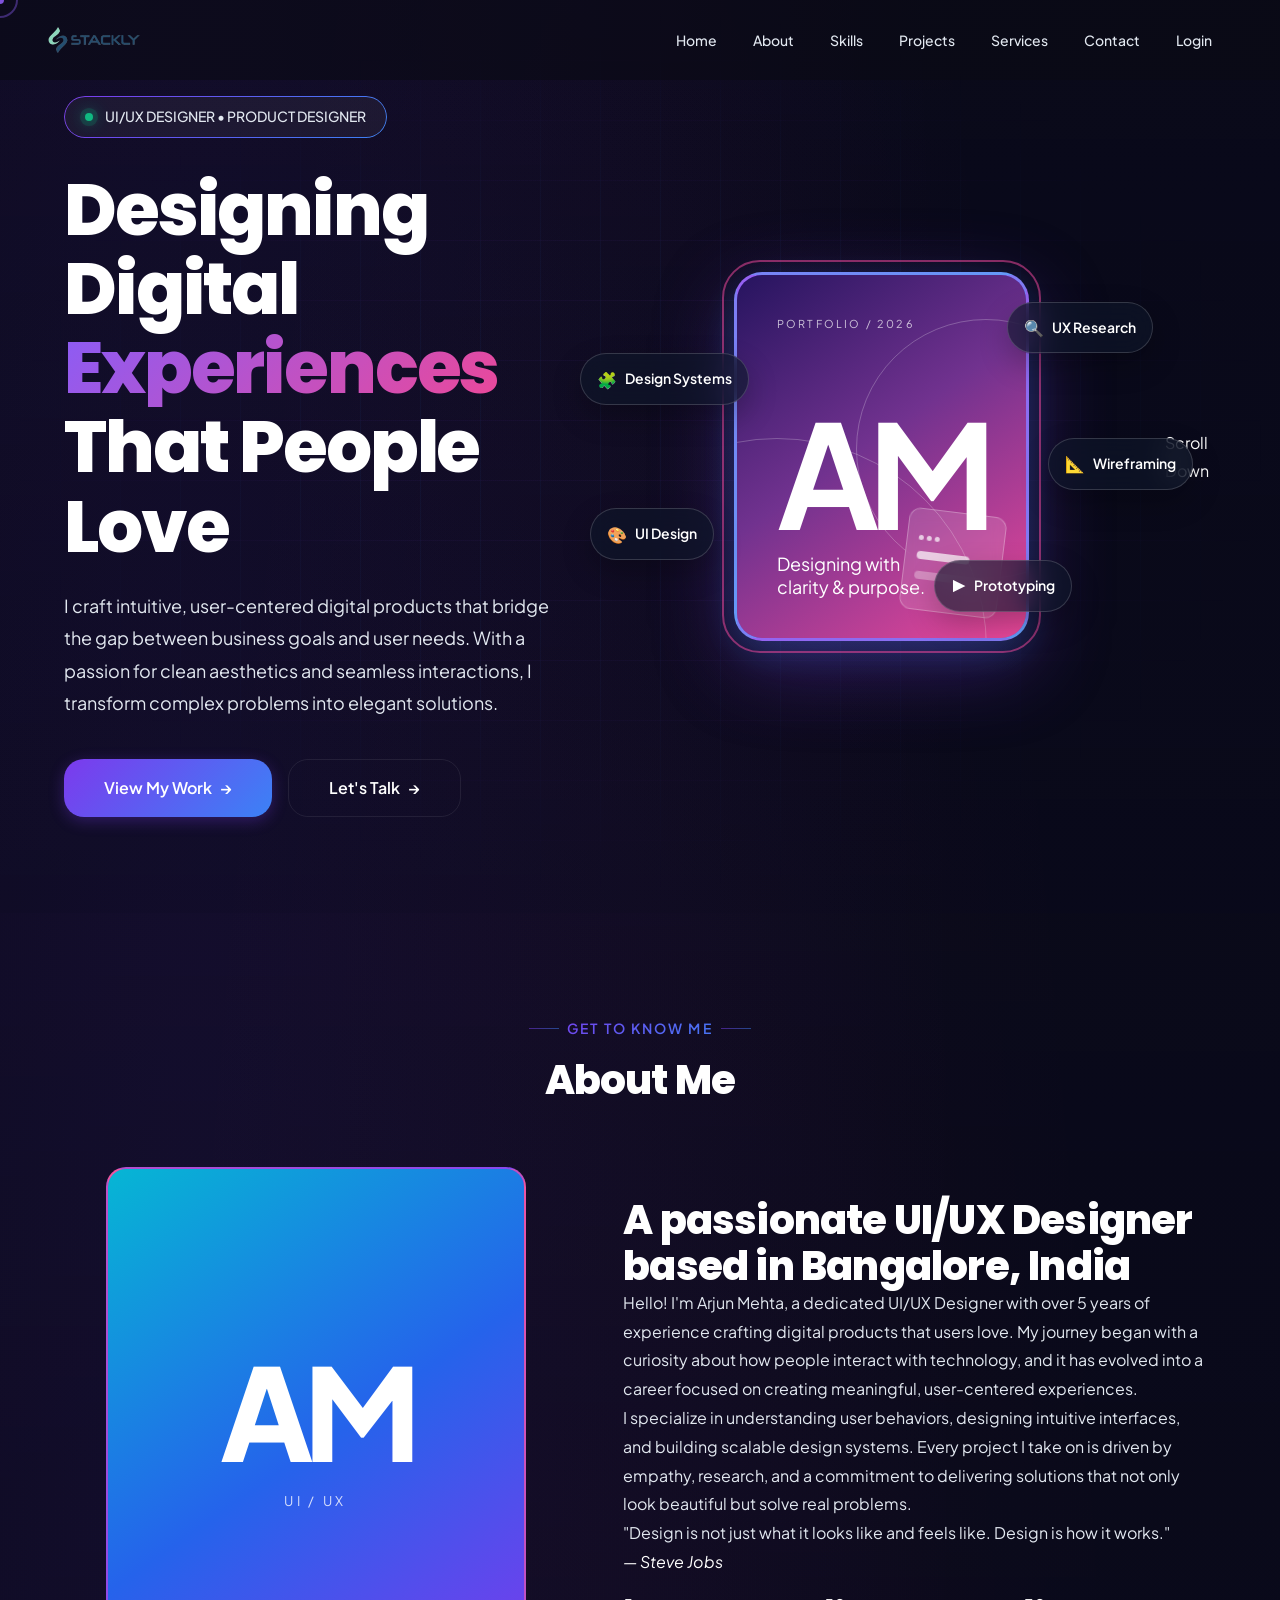
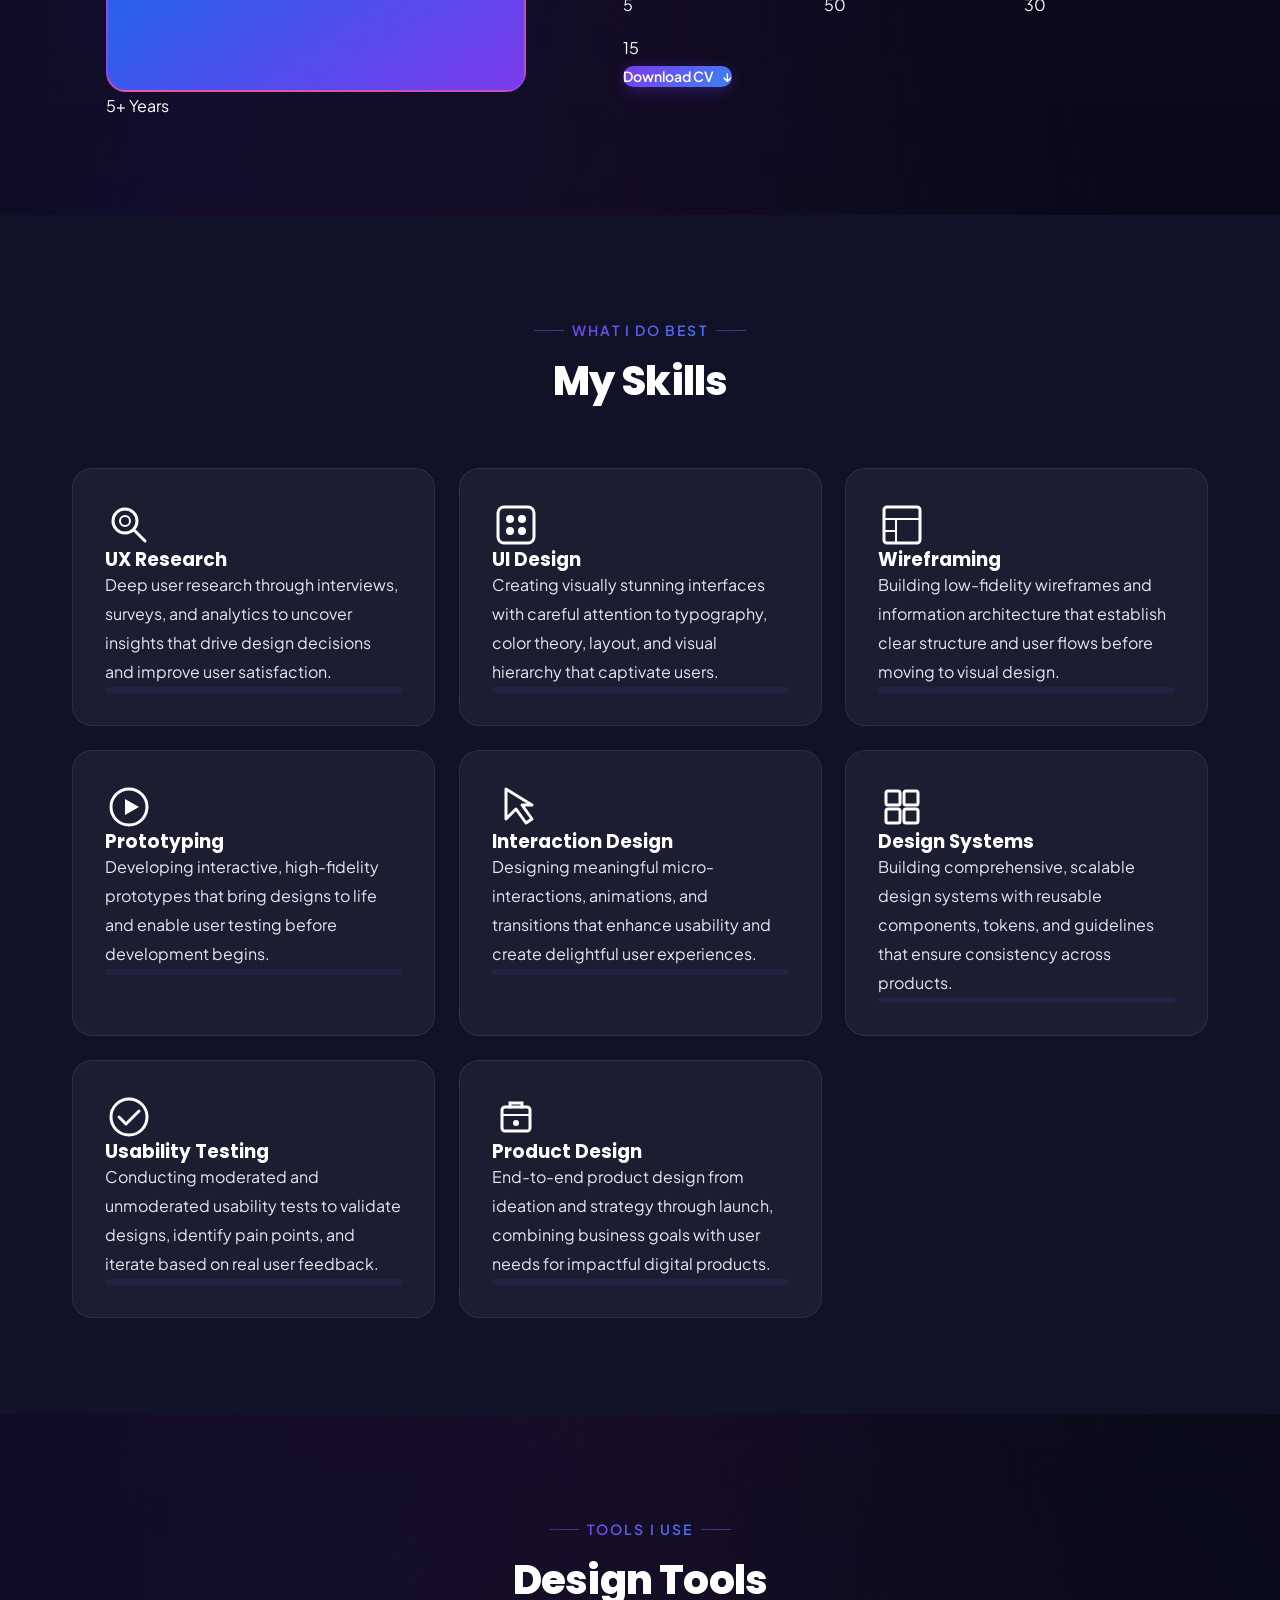
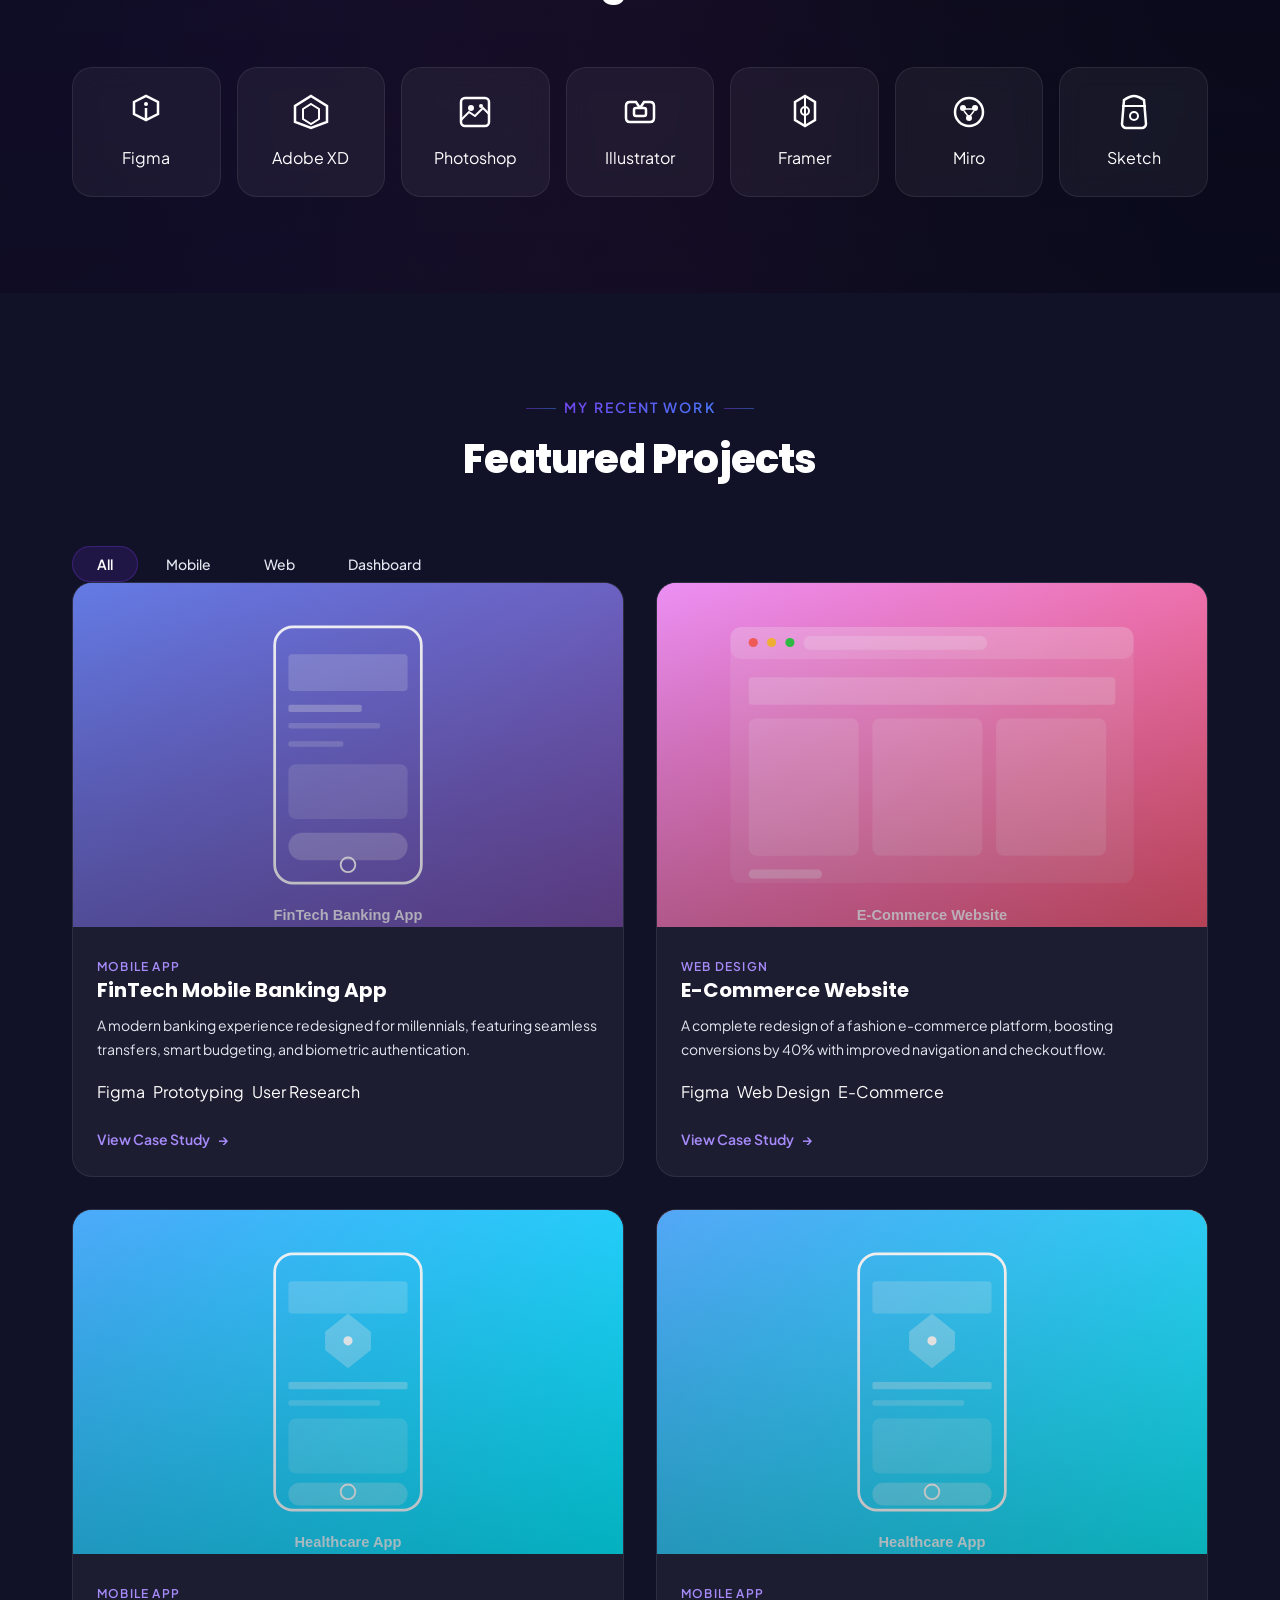
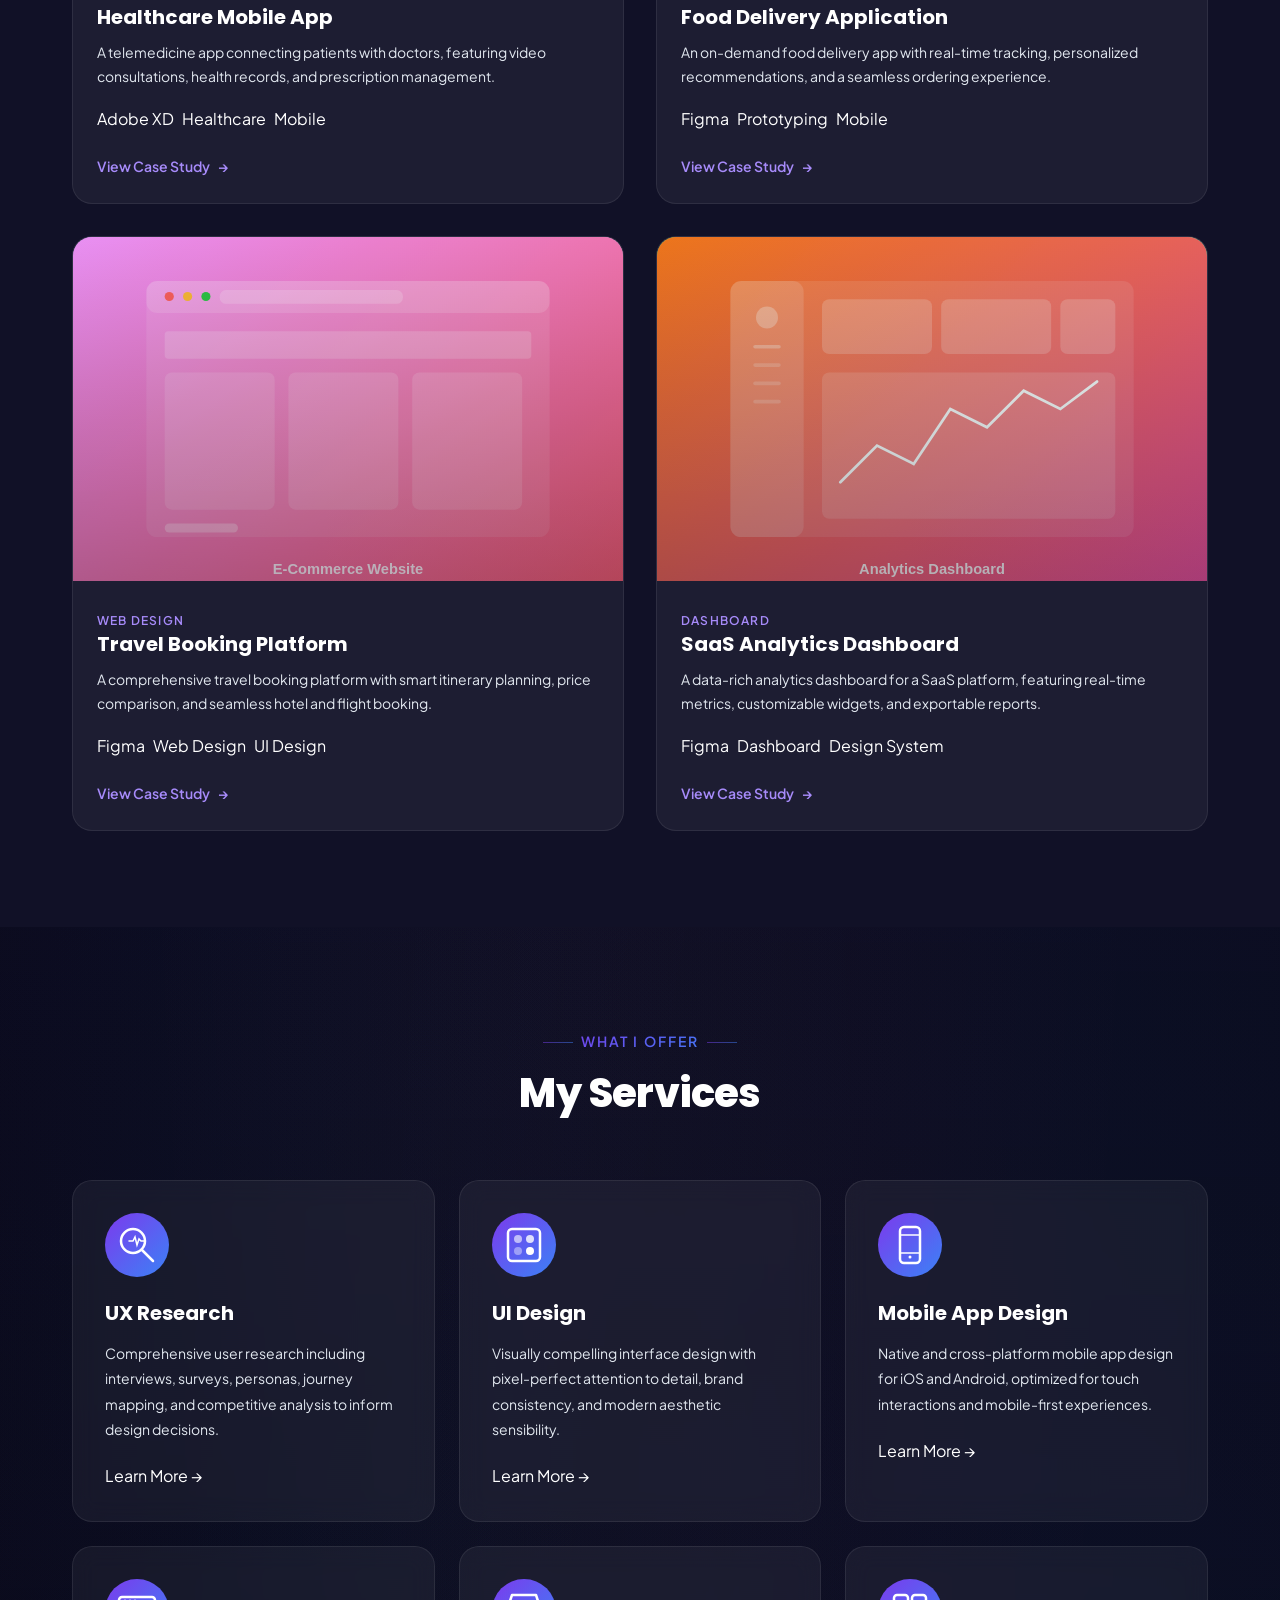
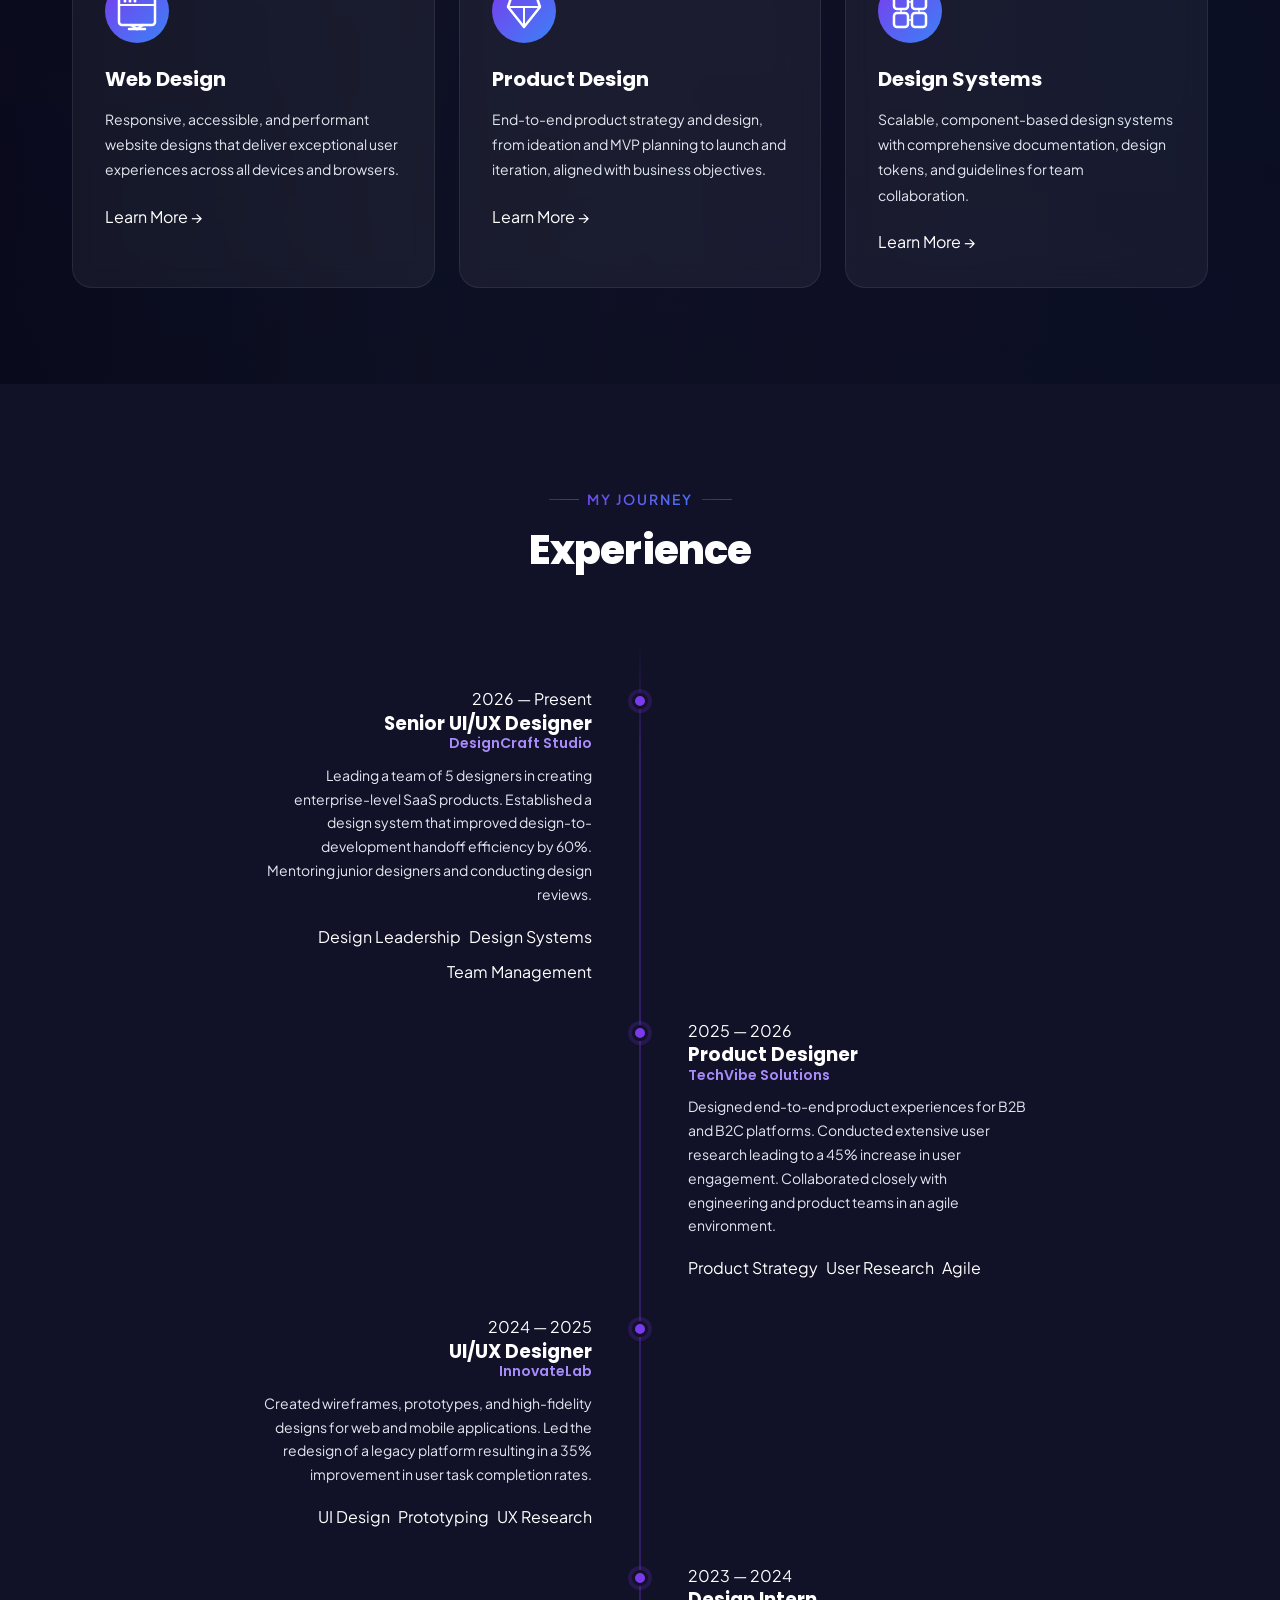
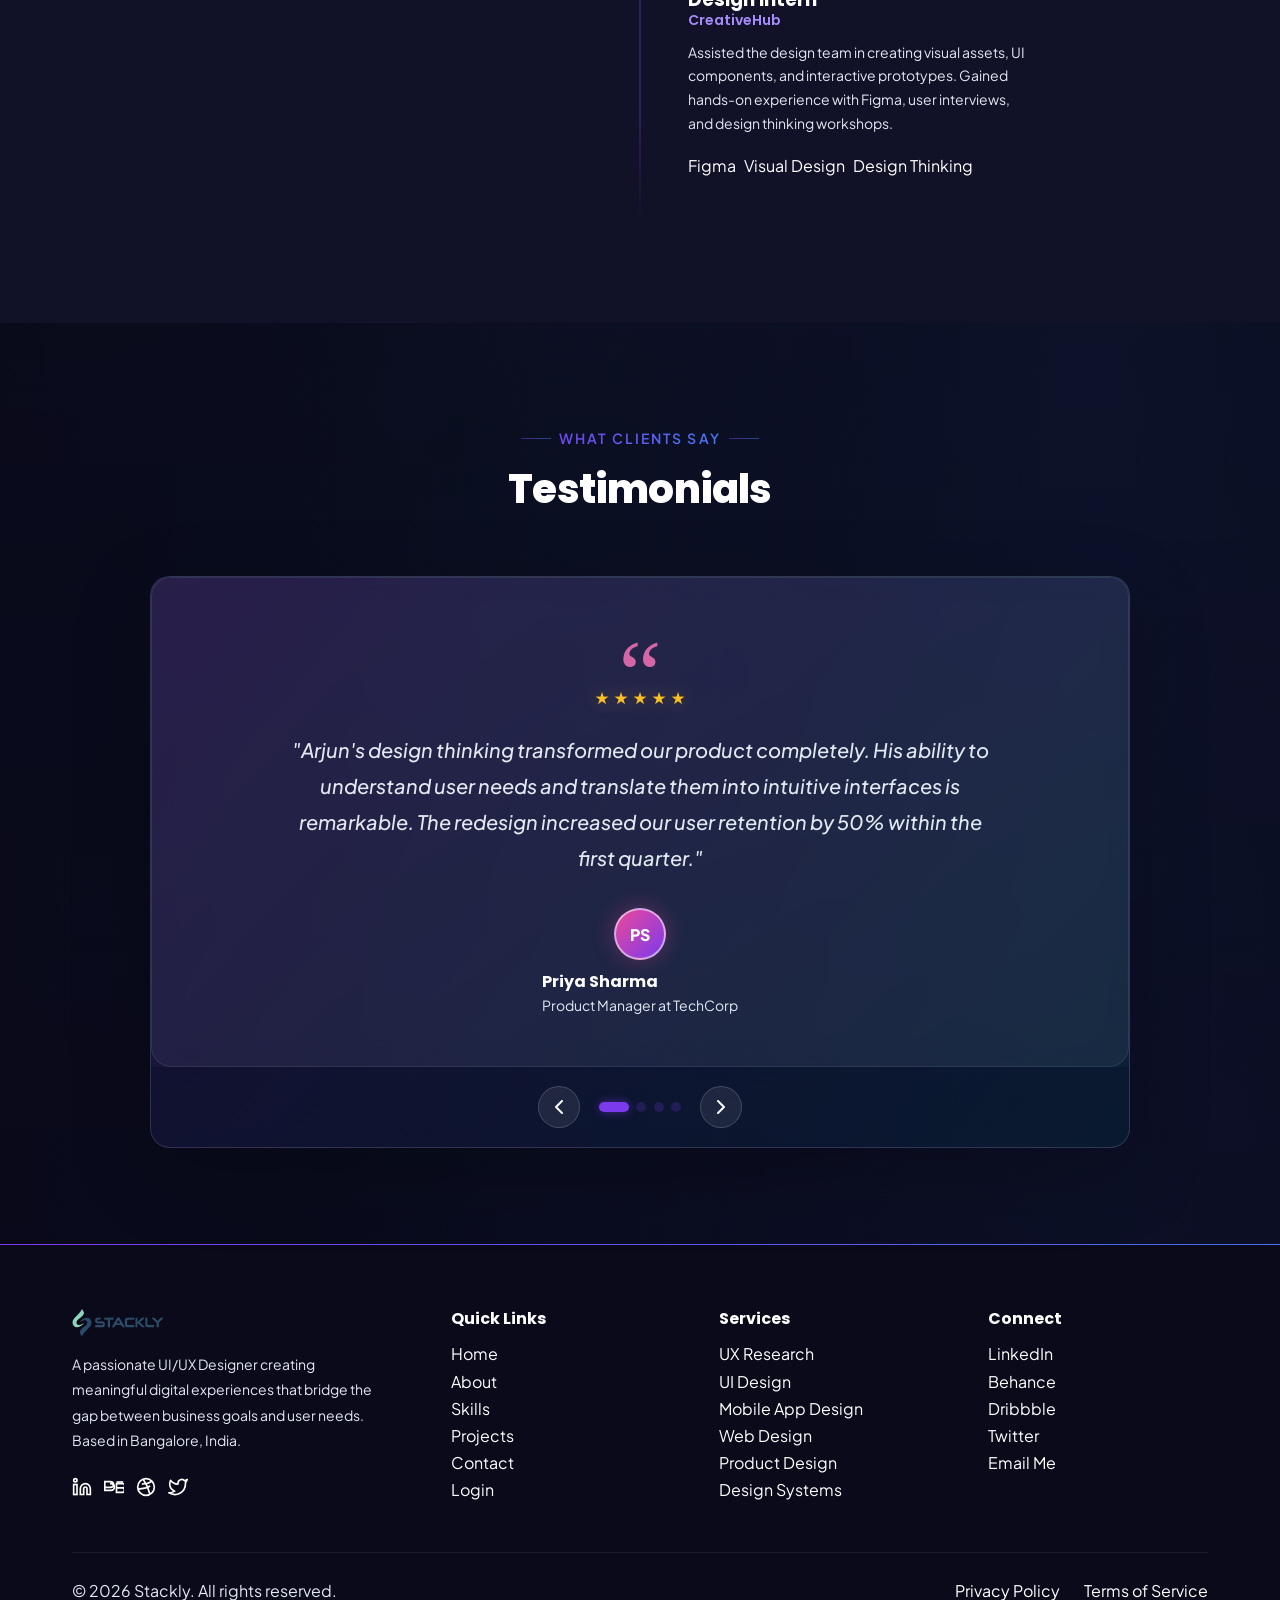
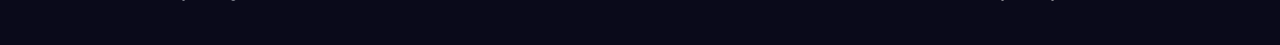
==== index.html @ cc945b43 "first commit" ====
<!DOCTYPE html>
<html lang="en" data-theme="dark">
<head>
    <meta charset="UTF-8">
    <meta name="viewport" content="width=device-width, initial-scale=1.0">
    <title>Arjun Mehta — UI/UX Designer Portfolio</title>
    <meta name="description" content="Professional UI/UX Designer creating meaningful digital experiences">
    <meta name="keywords" content="UI/UX Designer, Product Designer, User Experience, Interface Design, Portfolio">
    <meta name="author" content="Arjun Mehta">
    <meta name="theme-color" content="#0a0a0f">
    <link rel="preconnect" href="https://fonts.googleapis.com">
    <link rel="preconnect" href="https://fonts.gstatic.com" crossorigin>
    <link href="https://fonts.googleapis.com/css2?family=Inter:wght@400;500;600;700&family=Poppins:wght@400;500;600;700;800&family=Plus+Jakarta+Sans:wght@400;500;600;700;800&display=swap" rel="stylesheet">
    <link rel="stylesheet" href="css/style.css">
    <link rel="stylesheet" href="css/responsive.css">
</head>
<body>

    <!-- ============================================= -->
    <!-- LOADING SCREEN                                -->
    <!-- ============================================= -->
    <div class="loading-screen" id="loadingScreen">
        <div class="loader">
            <div class="loader-spinner"></div>
            <div class="loader-text">Loading...</div>
        </div>
    </div>

    <!-- ============================================= -->
    <!-- ANIMATED BACKGROUND                           -->
    <!-- ============================================= -->
    <div class="animated-bg" aria-hidden="true">
        <div class="bg-blob blob-1"></div>
        <div class="bg-blob blob-2"></div>
        <div class="bg-blob blob-3"></div>
        <div class="floating-particles">
            <span class="particle"></span>
            <span class="particle"></span>
            <span class="particle"></span>
            <span class="particle"></span>
            <span class="particle"></span>
            <span class="particle"></span>
            <span class="particle"></span>
            <span class="particle"></span>
            <span class="particle"></span>
            <span class="particle"></span>
            <span class="particle"></span>
            <span class="particle"></span>
        </div>
        <div class="grid-pattern"></div>
    </div>

    <!-- ============================================= -->
    <!-- PAGE TRANSITION OVERLAY                       -->
    <!-- ============================================= -->
    <div class="page-transition" id="pageTransition"></div>

    <!-- ============================================= -->
    <!-- NAVBAR                                        -->
    <!-- ============================================= -->
    <nav class="navbar" id="navbar" aria-label="Main Navigation">
        <div class="container nav-container">
            <a href="index.html" class="nav-logo" aria-label="Arjun Mehta - Home">
                <img src="images/Stackly_logo.png" class="site-logo" alt="Stackly">
            </a>
            <ul class="nav-menu" id="navMenu" role="menubar">
                <li role="none"><a href="index.html" class="nav-link active" role="menuitem">Home</a></li>
                <li role="none"><a href="about.html" class="nav-link" role="menuitem">About</a></li>
                <li role="none"><a href="skills.html" class="nav-link" role="menuitem">Skills</a></li>
                <li role="none"><a href="projects.html" class="nav-link" role="menuitem">Projects</a></li>
                <li role="none"><a href="services.html" class="nav-link" role="menuitem">Services</a></li>
                <li role="none"><a href="contact.html" class="nav-link" role="menuitem">Contact</a></li>
                <li role="none"><a href="login.html" class="nav-link" role="menuitem">Login</a></li>
                <li role="none"><a href="#" class="btn btn-primary nav-btn" role="menuitem" data-action="download-resume">Resume ↓</a></li>
            </ul>
            <button class="nav-toggle" id="navToggle" aria-label="Toggle navigation menu" aria-expanded="false" aria-controls="navMenu">
                <span></span>
                <span></span>
                <span></span>
            </button>
        </div>
    </nav>

    <!-- ============================================= -->
    <!-- MAIN CONTENT                                  -->
    <!-- ============================================= -->
    <main id="mainContent">

        <!-- ========================================= -->
        <!-- HERO SECTION                              -->
        <!-- ========================================= -->
        <section class="hero section" id="home" aria-label="Hero Section">
            <div class="container hero-container">
                <div class="hero-content">
                    <div class="hero-badge" data-animate="fade-up">
                        <span class="pulse-dot"></span>
                        UI/UX DESIGNER • PRODUCT DESIGNER
                    </div>
                    <h1 class="hero-title" data-animate="fade-up" data-delay="100">
                        Designing Digital<br>
                        <span class="gradient-text">Experiences</span><br>
                        That People Love
                    </h1>
                    <p class="hero-description" data-animate="fade-up" data-delay="200">
                        I craft intuitive, user-centered digital products that bridge the gap between
                        business goals and user needs. With a passion for clean aesthetics and seamless
                        interactions, I transform complex problems into elegant solutions.
                    </p>
                    <div class="hero-buttons" data-animate="fade-up" data-delay="300">
                        <a href="#projects" class="btn btn-primary btn-lg">
                            View My Work
                            <span class="btn-arrow">→</span>
                        </a>
                        <a href="#contact" class="btn btn-outline btn-lg">
                            Let's Talk
                            <span class="btn-arrow">→</span>
                        </a>
                    </div>
                </div>
                <div class="hero-visual" data-animate="fade-left" data-delay="200">
                    <div class="hero-image-wrapper">
                        <div class="hero-image" aria-label="Arjun Mehta profile image">
                            <div class="designer-card-art" aria-hidden="true">
                                <span class="art-kicker">PORTFOLIO / 2026</span>
                                <strong>AM</strong>
                                <span class="art-caption">Designing with<br>clarity &amp; purpose.</span>
                                <div class="art-window"><i></i><i></i><i></i><b></b><em></em></div>
                            </div>
                        </div>
                        <div class="hero-image-ring"></div>
                    </div>
                    <div class="hero-floating-card floating-card-1" data-animate="float">
                        <span class="floating-icon">🔍</span>
                        <span class="floating-label">UX Research</span>
                    </div>
                    <div class="hero-floating-card floating-card-2" data-animate="float">
                        <span class="floating-icon">🎨</span>
                        <span class="floating-label">UI Design</span>
                    </div>
                    <div class="hero-floating-card floating-card-3" data-animate="float">
                        <span class="floating-icon">📐</span>
                        <span class="floating-label">Wireframing</span>
                    </div>
                    <div class="hero-floating-card floating-card-4" data-animate="float">
                        <span class="floating-icon">▶️</span>
                        <span class="floating-label">Prototyping</span>
                    </div>
                    <div class="hero-floating-card floating-card-5" data-animate="float">
                        <span class="floating-icon">🧩</span>
                        <span class="floating-label">Design Systems</span>
                    </div>
                </div>
            </div>
            <div class="hero-scroll-indicator" aria-hidden="true">
                <a href="#about" aria-label="Scroll to About section">
                    <div class="scroll-mouse">
                        <div class="scroll-wheel"></div>
                    </div>
                    <span class="scroll-text">Scroll Down</span>
                </a>
            </div>
        </section>

        <!-- ========================================= -->
        <!-- ABOUT SECTION                             -->
        <!-- ========================================= -->
        <section class="about section" id="about" aria-label="About Me">
            <div class="container">
                <div class="section-header" data-animate="fade-up">
                    <span class="section-subtitle">Get To Know Me</span>
                    <h2 class="section-title">About Me</h2>
                </div>
                <div class="about-grid">
                    <div class="about-image-col" data-animate="fade-right">
                        <div class="about-image-container">
                        <div class="about-image" aria-label="Arjun Mehta portrait">
                                <div class="about-art" aria-hidden="true"><span>AM</span><small>UI / UX</small></div>
                        </div>
                            <div class="about-badge-experience">
                                <span class="badge-number">5+</span>
                                <span class="badge-text">Years</span>
                            </div>
                        </div>
                    </div>
                    <div class="about-content-col" data-animate="fade-left">
                        <h3 class="about-heading">
                            A passionate UI/UX Designer based in Bangalore, India
                        </h3>
                        <p class="about-text">
                            Hello! I'm Arjun Mehta, a dedicated UI/UX Designer with over 5 years of experience
                            crafting digital products that users love. My journey began with a curiosity about
                            how people interact with technology, and it has evolved into a career focused on
                            creating meaningful, user-centered experiences.
                        </p>
                        <p class="about-text">
                            I specialize in understanding user behaviors, designing intuitive interfaces, and
                            building scalable design systems. Every project I take on is driven by empathy,
                            research, and a commitment to delivering solutions that not only look beautiful
                            but solve real problems.
                        </p>
                        <blockquote class="about-quote">
                            <p>"Design is not just what it looks like and feels like. Design is how it works."</p>
                            <cite>— Steve Jobs</cite>
                        </blockquote>
                        <div class="about-stats">
                            <div class="stat-item" data-animate="counter" data-count="5" data-suffix="+">
                                <span class="stat-number">0</span>
                                <span class="stat-label">Years Experience</span>
                            </div>
                            <div class="stat-item" data-animate="counter" data-count="50" data-suffix="+">
                                <span class="stat-number">0</span>
                                <span class="stat-label">Projects Completed</span>
                            </div>
                            <div class="stat-item" data-animate="counter" data-count="30" data-suffix="+">
                                <span class="stat-number">0</span>
                                <span class="stat-label">Happy Clients</span>
                            </div>
                            <div class="stat-item" data-animate="counter" data-count="15" data-suffix="+">
                                <span class="stat-number">0</span>
                                <span class="stat-label">Design Awards</span>
                            </div>
                        </div>
                        <a href="#" class="btn btn-primary" data-action="download-cv">
                            Download CV
                            <span class="btn-arrow">↓</span>
                        </a>
                    </div>
                </div>
            </div>
        </section>

        <!-- ========================================= -->
        <!-- SKILLS SECTION                            -->
        <!-- ========================================= -->
        <section class="skills section" id="skills" aria-label="My Skills">
            <div class="container">
                <div class="section-header" data-animate="fade-up">
                    <span class="section-subtitle">What I Do Best</span>
                    <h2 class="section-title">My Skills</h2>
                </div>
                <div class="skills-grid">

                    <!-- Skill 1: UX Research -->
                    <article class="skill-card" data-animate="fade-up" data-delay="0">
                        <div class="skill-icon">
                            <svg width="48" height="48" viewBox="0 0 48 48" fill="none" aria-hidden="true">
                                <circle cx="20" cy="20" r="12" stroke="currentColor" stroke-width="3"/>
                                <line x1="29" y1="29" x2="40" y2="40" stroke="currentColor" stroke-width="3" stroke-linecap="round"/>
                                <circle cx="20" cy="20" r="5" stroke="currentColor" stroke-width="2"/>
                            </svg>
                        </div>
                        <h3 class="skill-title">UX Research</h3>
                        <p class="skill-description">
                            Deep user research through interviews, surveys, and analytics to uncover
                            insights that drive design decisions and improve user satisfaction.
                        </p>
                        <div class="skill-progress" data-width="85">
                            <div class="progress-bar">
                                <div class="progress-fill" data-progress="85"></div>
                            </div>
                            <span class="progress-label">85%</span>
                        </div>
                    </article>

                    <!-- Skill 2: UI Design -->
                    <article class="skill-card" data-animate="fade-up" data-delay="100">
                        <div class="skill-icon">
                            <svg width="48" height="48" viewBox="0 0 48 48" fill="none" aria-hidden="true">
                                <rect x="6" y="6" width="36" height="36" rx="6" stroke="currentColor" stroke-width="3"/>
                                <circle cx="18" cy="18" r="4" fill="currentColor"/>
                                <circle cx="30" cy="18" r="4" fill="currentColor"/>
                                <circle cx="18" cy="30" r="4" fill="currentColor"/>
                                <circle cx="30" cy="30" r="4" fill="currentColor"/>
                            </svg>
                        </div>
                        <h3 class="skill-title">UI Design</h3>
                        <p class="skill-description">
                            Creating visually stunning interfaces with careful attention to typography,
                            color theory, layout, and visual hierarchy that captivate users.
                        </p>
                        <div class="skill-progress" data-width="90">
                            <div class="progress-bar">
                                <div class="progress-fill" data-progress="90"></div>
                            </div>
                            <span class="progress-label">90%</span>
                        </div>
                    </article>

                    <!-- Skill 3: Wireframing -->
                    <article class="skill-card" data-animate="fade-up" data-delay="200">
                        <div class="skill-icon">
                            <svg width="48" height="48" viewBox="0 0 48 48" fill="none" aria-hidden="true">
                                <rect x="6" y="6" width="36" height="36" rx="3" stroke="currentColor" stroke-width="3"/>
                                <line x1="6" y1="18" x2="42" y2="18" stroke="currentColor" stroke-width="2"/>
                                <line x1="18" y1="18" x2="18" y2="42" stroke="currentColor" stroke-width="2"/>
                                <line x1="6" y1="30" x2="18" y2="30" stroke="currentColor" stroke-width="2"/>
                            </svg>
                        </div>
                        <h3 class="skill-title">Wireframing</h3>
                        <p class="skill-description">
                            Building low-fidelity wireframes and information architecture that establish
                            clear structure and user flows before moving to visual design.
                        </p>
                        <div class="skill-progress" data-width="88">
                            <div class="progress-bar">
                                <div class="progress-fill" data-progress="88"></div>
                            </div>
                            <span class="progress-label">88%</span>
                        </div>
                    </article>

                    <!-- Skill 4: Prototyping -->
                    <article class="skill-card" data-animate="fade-up" data-delay="300">
                        <div class="skill-icon">
                            <svg width="48" height="48" viewBox="0 0 48 48" fill="none" aria-hidden="true">
                                <circle cx="24" cy="24" r="18" stroke="currentColor" stroke-width="3"/>
                                <polygon points="20,16 34,24 20,32" fill="currentColor"/>
                            </svg>
                        </div>
                        <h3 class="skill-title">Prototyping</h3>
                        <p class="skill-description">
                            Developing interactive, high-fidelity prototypes that bring designs to life
                            and enable user testing before development begins.
                        </p>
                        <div class="skill-progress" data-width="82">
                            <div class="progress-bar">
                                <div class="progress-fill" data-progress="82"></div>
                            </div>
                            <span class="progress-label">82%</span>
                        </div>
                    </article>

                    <!-- Skill 5: Interaction Design -->
                    <article class="skill-card" data-animate="fade-up" data-delay="0">
                        <div class="skill-icon">
                            <svg width="48" height="48" viewBox="0 0 48 48" fill="none" aria-hidden="true">
                                <path d="M14 6 L14 36 L24 26 L34 40 L40 36 L30 22 L40 22 Z" stroke="currentColor" stroke-width="3" stroke-linejoin="round"/>
                            </svg>
                        </div>
                        <h3 class="skill-title">Interaction Design</h3>
                        <p class="skill-description">
                            Designing meaningful micro-interactions, animations, and transitions that
                            enhance usability and create delightful user experiences.
                        </p>
                        <div class="skill-progress" data-width="78">
                            <div class="progress-bar">
                                <div class="progress-fill" data-progress="78"></div>
                            </div>
                            <span class="progress-label">78%</span>
                        </div>
                    </article>

                    <!-- Skill 6: Design Systems -->
                    <article class="skill-card" data-animate="fade-up" data-delay="100">
                        <div class="skill-icon">
                            <svg width="48" height="48" viewBox="0 0 48 48" fill="none" aria-hidden="true">
                                <rect x="8" y="8" width="14" height="14" rx="2" stroke="currentColor" stroke-width="3"/>
                                <rect x="26" y="8" width="14" height="14" rx="2" stroke="currentColor" stroke-width="3"/>
                                <rect x="8" y="26" width="14" height="14" rx="2" stroke="currentColor" stroke-width="3"/>
                                <rect x="26" y="26" width="14" height="14" rx="2" stroke="currentColor" stroke-width="3"/>
                            </svg>
                        </div>
                        <h3 class="skill-title">Design Systems</h3>
                        <p class="skill-description">
                            Building comprehensive, scalable design systems with reusable components,
                            tokens, and guidelines that ensure consistency across products.
                        </p>
                        <div class="skill-progress" data-width="85">
                            <div class="progress-bar">
                                <div class="progress-fill" data-progress="85"></div>
                            </div>
                            <span class="progress-label">85%</span>
                        </div>
                    </article>

                    <!-- Skill 7: Usability Testing -->
                    <article class="skill-card" data-animate="fade-up" data-delay="200">
                        <div class="skill-icon">
                            <svg width="48" height="48" viewBox="0 0 48 48" fill="none" aria-hidden="true">
                                <circle cx="24" cy="24" r="18" stroke="currentColor" stroke-width="3"/>
                                <polyline points="14,24 21,31 34,18" stroke="currentColor" stroke-width="3" stroke-linecap="round" stroke-linejoin="round"/>
                            </svg>
                        </div>
                        <h3 class="skill-title">Usability Testing</h3>
                        <p class="skill-description">
                            Conducting moderated and unmoderated usability tests to validate designs,
                            identify pain points, and iterate based on real user feedback.
                        </p>
                        <div class="skill-progress" data-width="75">
                            <div class="progress-bar">
                                <div class="progress-fill" data-progress="75"></div>
                            </div>
                            <span class="progress-label">75%</span>
                        </div>
                    </article>

                    <!-- Skill 8: Product Design -->
                    <article class="skill-card" data-animate="fade-up" data-delay="300">
                        <div class="skill-icon">
                            <svg width="48" height="48" viewBox="0 0 48 48" fill="none" aria-hidden="true">
                                <rect x="10" y="14" width="28" height="24" rx="3" stroke="currentColor" stroke-width="3"/>
                                <path d="M18 14 L18 10 L30 10 L30 14" stroke="currentColor" stroke-width="3" stroke-linecap="round"/>
                                <line x1="10" y1="22" x2="38" y2="22" stroke="currentColor" stroke-width="2"/>
                                <circle cx="24" cy="30" r="3" fill="currentColor"/>
                            </svg>
                        </div>
                        <h3 class="skill-title">Product Design</h3>
                        <p class="skill-description">
                            End-to-end product design from ideation and strategy through launch, combining
                            business goals with user needs for impactful digital products.
                        </p>
                        <div class="skill-progress" data-width="80">
                            <div class="progress-bar">
                                <div class="progress-fill" data-progress="80"></div>
                            </div>
                            <span class="progress-label">80%</span>
                        </div>
                    </article>

                    <!-- Project 7: Fitness & Wellness App -->
                    <article class="project-card" data-category="mobile" data-animate="fade-up" data-delay="0">
                        <div class="project-image" style="background: linear-gradient(135deg, #ff9966 0%, #ff5e62 100%);">
                            <img src="images/project-healthcare.svg" alt="Fitness and wellness mobile app project preview">
                            <div class="project-overlay">
                                <a href="case-study.html" class="btn btn-primary btn-sm" data-project="fitness">View Case Study â†’</a>
                            </div>
                        </div>
                        <div class="project-info">
                            <span class="project-category">Mobile App</span>
                            <h3 class="project-title">Fitness &amp; Wellness App</h3>
                            <p class="project-description">A motivating wellness experience that helps users build healthy habits through simple daily goals and progress tracking.</p>
                            <div class="project-tags">
                                <span class="tag">Figma</span>
                                <span class="tag">UX Strategy</span>
                                <span class="tag">Mobile</span>
                            </div>
                            <a href="case-study.html" class="project-link" data-project="fitness">View Case Study <span class="link-arrow">â†’</span></a>
                        </div>
                    </article>

                </div>
            </div>
        </section>

        <!-- ========================================= -->
        <!-- DESIGN TOOLS SECTION                      -->
        <!-- ========================================= -->
        <section class="tools section" id="tools" aria-label="Design Tools">
            <div class="container">
                <div class="section-header" data-animate="fade-up">
                    <span class="section-subtitle">Tools I Use</span>
                    <h2 class="section-title">Design Tools</h2>
                </div>
                <div class="tools-grid">

                    <div class="tool-card" data-animate="fade-up" data-delay="0">
                        <div class="tool-icon">
                            <svg width="40" height="40" viewBox="0 0 40 40" fill="none" aria-hidden="true">
                                <path d="M8 10 L20 4 L32 10 L32 22 L20 28 L8 22 Z" stroke="currentColor" stroke-width="2.5"/>
                                <path d="M20 16 L20 28" stroke="currentColor" stroke-width="2.5"/>
                                <circle cx="20" cy="12" r="2" fill="currentColor"/>
                            </svg>
                        </div>
                        <span class="tool-name">Figma</span>
                    </div>

                    <div class="tool-card" data-animate="fade-up" data-delay="100">
                        <div class="tool-icon">
                            <svg width="40" height="40" viewBox="0 0 40 40" fill="none" aria-hidden="true">
                                <polygon points="20,4 36,14 36,30 20,36 4,30 4,14" stroke="currentColor" stroke-width="2.5"/>
                                <polygon points="20,12 28,17 28,27 20,32 12,27 12,17" stroke="currentColor" stroke-width="2"/>
                            </svg>
                        </div>
                        <span class="tool-name">Adobe XD</span>
                    </div>

                    <div class="tool-card" data-animate="fade-up" data-delay="200">
                        <div class="tool-icon">
                            <svg width="40" height="40" viewBox="0 0 40 40" fill="none" aria-hidden="true">
                                <rect x="6" y="6" width="28" height="28" rx="4" stroke="currentColor" stroke-width="2.5"/>
                                <circle cx="16" cy="16" r="3" fill="currentColor"/>
                                <circle cx="26" cy="14" r="2" fill="currentColor"/>
                                <path d="M6 28 L14 20 L20 24 L28 16 L34 22" stroke="currentColor" stroke-width="2"/>
                            </svg>
                        </div>
                        <span class="tool-name">Photoshop</span>
                    </div>

                    <div class="tool-card" data-animate="fade-up" data-delay="300">
                        <div class="tool-icon">
                            <svg width="40" height="40" viewBox="0 0 40 40" fill="none" aria-hidden="true">
                                <path d="M10 30 Q6 30 6 26 L6 14 Q6 10 10 10 L16 10 L20 16 L16 16 Q14 16 14 18 L14 22 Q14 24 16 24 L24 24 Q26 24 26 22 L26 18 Q26 16 24 16 L20 16 L24 10 L30 10 Q34 10 34 14 L34 26 Q34 30 30 30 Z" stroke="currentColor" stroke-width="2.5"/>
                            </svg>
                        </div>
                        <span class="tool-name">Illustrator</span>
                    </div>

                    <div class="tool-card" data-animate="fade-up" data-delay="0">
                        <div class="tool-icon">
                            <svg width="40" height="40" viewBox="0 0 40 40" fill="none" aria-hidden="true">
                                <path d="M10 10 L20 4 L30 10 L30 28 L20 34 L10 28 Z" stroke="currentColor" stroke-width="2.5"/>
                                <line x1="20" y1="4" x2="20" y2="34" stroke="currentColor" stroke-width="2"/>
                                <circle cx="20" cy="19" r="4" stroke="currentColor" stroke-width="2"/>
                            </svg>
                        </div>
                        <span class="tool-name">Framer</span>
                    </div>

                    <div class="tool-card" data-animate="fade-up" data-delay="100">
                        <div class="tool-icon">
                            <svg width="40" height="40" viewBox="0 0 40 40" fill="none" aria-hidden="true">
                                <circle cx="20" cy="20" r="14" stroke="currentColor" stroke-width="2.5"/>
                                <circle cx="14" cy="16" r="3" fill="currentColor"/>
                                <circle cx="26" cy="16" r="3" fill="currentColor"/>
                                <circle cx="20" cy="26" r="3" fill="currentColor"/>
                                <line x1="16" y1="17" x2="24" y2="17" stroke="currentColor" stroke-width="1.5"/>
                                <line x1="15" y1="19" x2="19" y2="24" stroke="currentColor" stroke-width="1.5"/>
                                <line x1="25" y1="19" x2="21" y2="24" stroke="currentColor" stroke-width="1.5"/>
                            </svg>
                        </div>
                        <span class="tool-name">Miro</span>
                    </div>

                    <div class="tool-card" data-animate="fade-up" data-delay="200">
                        <div class="tool-icon">
                            <svg width="40" height="40" viewBox="0 0 40 40" fill="none" aria-hidden="true">
                                <path d="M10 8 C10 8 16 4 20 4 C24 4 30 8 30 8 L32 32 C32 34 30 36 28 36 L12 36 C10 36 8 34 8 32 Z" stroke="currentColor" stroke-width="2.5"/>
                                <line x1="8" y1="14" x2="32" y2="14" stroke="currentColor" stroke-width="2"/>
                                <circle cx="20" cy="24" r="4" stroke="currentColor" stroke-width="2"/>
                            </svg>
                        </div>
                        <span class="tool-name">Sketch</span>
                    </div>

                </div>
            </div>
        </section>

        <!-- ========================================= -->
        <!-- PROJECTS SECTION                          -->
        <!-- ========================================= -->
        <section class="projects section" id="projects" aria-label="Featured Projects">
            <div class="container">
                <div class="section-header" data-animate="fade-up">
                    <span class="section-subtitle">My Recent Work</span>
                    <h2 class="section-title">Featured Projects</h2>
                </div>
                <div class="project-filters" data-animate="fade-up">
                    <button class="filter-btn active" data-filter="all">All</button>
                    <button class="filter-btn" data-filter="mobile">Mobile</button>
                    <button class="filter-btn" data-filter="web">Web</button>
                    <button class="filter-btn" data-filter="dashboard">Dashboard</button>
                </div>
                <div class="projects-grid">

                    <!-- Project 1: FinTech Mobile Banking App -->
                    <article class="project-card" data-category="mobile" data-animate="fade-up" data-delay="0">
                        <div class="project-image" style="background: linear-gradient(135deg, #667eea 0%, #764ba2 100%);">
                            <img src="images/project-fintech.svg" alt="FinTech mobile banking app project preview">
                            <div class="project-image-placeholder">
                                <svg width="64" height="64" viewBox="0 0 64 64" fill="none" aria-hidden="true">
                                    <rect x="18" y="8" width="28" height="48" rx="6" stroke="white" stroke-width="2.5"/>
                                    <circle cx="32" cy="50" r="2" fill="white"/>
                                    <rect x="24" y="16" width="16" height="8" rx="2" stroke="white" stroke-width="1.5"/>
                                    <line x1="24" y1="30" x2="40" y2="30" stroke="white" stroke-width="1.5"/>
                                    <line x1="24" y1="36" x2="36" y2="36" stroke="white" stroke-width="1.5"/>
                                </svg>
                            </div>
                            <div class="project-overlay">
                                <a href="case-study.html" class="btn btn-primary btn-sm" data-project="fintech">View Case Study →</a>
                            </div>
                        </div>
                        <div class="project-info">
                            <span class="project-category">Mobile App</span>
                            <h3 class="project-title">FinTech Mobile Banking App</h3>
                            <p class="project-description">
                                A modern banking experience redesigned for millennials, featuring seamless
                                transfers, smart budgeting, and biometric authentication.
                            </p>
                            <div class="project-tags">
                                <span class="tag">Figma</span>
                                <span class="tag">Prototyping</span>
                                <span class="tag">User Research</span>
                            </div>
                            <a href="case-study.html" class="project-link" data-project="fintech">
                                View Case Study
                                <span class="link-arrow">→</span>
                            </a>
                        </div>
                    </article>

                    <!-- Project 2: E-Commerce Website -->
                    <article class="project-card" data-category="web" data-animate="fade-up" data-delay="100">
                        <div class="project-image" style="background: linear-gradient(135deg, #f093fb 0%, #f5576c 100%);">
                            <img src="images/project-ecommerce.svg" alt="E-commerce website project preview">
                            <div class="project-image-placeholder">
                                <svg width="64" height="64" viewBox="0 0 64 64" fill="none" aria-hidden="true">
                                    <rect x="8" y="12" width="48" height="36" rx="4" stroke="white" stroke-width="2.5"/>
                                    <line x1="8" y1="24" x2="56" y2="24" stroke="white" stroke-width="2"/>
                                    <rect x="14" y="30" width="16" height="10" rx="2" stroke="white" stroke-width="1.5"/>
                                    <rect x="34" y="30" width="16" height="4" rx="1" stroke="white" stroke-width="1.5"/>
                                    <rect x="34" y="36" width="10" height="4" rx="1" stroke="white" stroke-width="1.5"/>
                                    <line x1="12" y1="52" x2="52" y2="52" stroke="white" stroke-width="2.5"/>
                                </svg>
                            </div>
                            <div class="project-overlay">
                                <a href="case-study.html" class="btn btn-primary btn-sm" data-project="ecommerce">View Case Study →</a>
                            </div>
                        </div>
                        <div class="project-info">
                            <span class="project-category">Web Design</span>
                            <h3 class="project-title">E-Commerce Website</h3>
                            <p class="project-description">
                                A complete redesign of a fashion e-commerce platform, boosting conversions
                                by 40% with improved navigation and checkout flow.
                            </p>
                            <div class="project-tags">
                                <span class="tag">Figma</span>
                                <span class="tag">Web Design</span>
                                <span class="tag">E-Commerce</span>
                            </div>
                            <a href="case-study.html" class="project-link" data-project="ecommerce">
                                View Case Study
                                <span class="link-arrow">→</span>
                            </a>
                        </div>
                    </article>

                    <!-- Project 3: Healthcare Mobile App -->
                    <article class="project-card" data-category="mobile" data-animate="fade-up" data-delay="200">
                        <div class="project-image" style="background: linear-gradient(135deg, #4facfe 0%, #00f2fe 100%);">
                            <img src="images/project-healthcare.svg" alt="Healthcare mobile app project preview">
                            <div class="project-image-placeholder">
                                <svg width="64" height="64" viewBox="0 0 64 64" fill="none" aria-hidden="true">
                                    <rect x="18" y="8" width="28" height="48" rx="6" stroke="white" stroke-width="2.5"/>
                                    <circle cx="32" cy="50" r="2" fill="white"/>
                                    <path d="M28 26 L32 22 L36 26 L36 34 L28 34 Z" stroke="white" stroke-width="2"/>
                                    <line x1="32" y1="28" x2="32" y2="32" stroke="white" stroke-width="1.5"/>
                                    <line x1="30" y1="30" x2="34" y2="30" stroke="white" stroke-width="1.5"/>
                                </svg>
                            </div>
                            <div class="project-overlay">
                                <a href="case-study.html" class="btn btn-primary btn-sm" data-project="healthcare">View Case Study →</a>
                            </div>
                        </div>
                        <div class="project-info">
                            <span class="project-category">Mobile App</span>
                            <h3 class="project-title">Healthcare Mobile App</h3>
                            <p class="project-description">
                                A telemedicine app connecting patients with doctors, featuring video consultations,
                                health records, and prescription management.
                            </p>
                            <div class="project-tags">
                                <span class="tag">Adobe XD</span>
                                <span class="tag">Healthcare</span>
                                <span class="tag">Mobile</span>
                            </div>
                            <a href="case-study.html" class="project-link" data-project="healthcare">
                                View Case Study
                                <span class="link-arrow">→</span>
                            </a>
                        </div>
                    </article>

                    <!-- Project 4: Food Delivery Application -->
                    <article class="project-card" data-category="mobile" data-animate="fade-up" data-delay="0">
                        <div class="project-image" style="background: linear-gradient(135deg, #fa709a 0%, #fee140 100%);">
                            <img src="images/project-healthcare.svg" alt="Food delivery application project preview">
                            <div class="project-image-placeholder">
                                <svg width="64" height="64" viewBox="0 0 64 64" fill="none" aria-hidden="true">
                                    <rect x="18" y="8" width="28" height="48" rx="6" stroke="white" stroke-width="2.5"/>
                                    <circle cx="32" cy="50" r="2" fill="white"/>
                                    <circle cx="32" cy="24" r="8" stroke="white" stroke-width="2"/>
                                    <path d="M29 24 L31 26 L35 22" stroke="white" stroke-width="1.5" stroke-linecap="round"/>
                                    <line x1="24" y1="38" x2="40" y2="38" stroke="white" stroke-width="1.5"/>
                                    <line x1="26" y1="42" x2="38" y2="42" stroke="white" stroke-width="1.5"/>
                                </svg>
                            </div>
                            <div class="project-overlay">
                                <a href="case-study.html" class="btn btn-primary btn-sm" data-project="food">View Case Study →</a>
                            </div>
                        </div>
                        <div class="project-info">
                            <span class="project-category">Mobile App</span>
                            <h3 class="project-title">Food Delivery Application</h3>
                            <p class="project-description">
                                An on-demand food delivery app with real-time tracking, personalized
                                recommendations, and a seamless ordering experience.
                            </p>
                            <div class="project-tags">
                                <span class="tag">Figma</span>
                                <span class="tag">Prototyping</span>
                                <span class="tag">Mobile</span>
                            </div>
                            <a href="case-study.html" class="project-link" data-project="food">
                                View Case Study
                                <span class="link-arrow">→</span>
                            </a>
                        </div>
                    </article>

                    <!-- Project 5: Travel Booking Platform -->
                    <article class="project-card" data-category="web" data-animate="fade-up" data-delay="100">
                        <div class="project-image" style="background: linear-gradient(135deg, #a18cd1 0%, #fbc2eb 100%);">
                            <img src="images/project-ecommerce.svg" alt="Travel booking platform project preview">
                            <div class="project-image-placeholder">
                                <svg width="64" height="64" viewBox="0 0 64 64" fill="none" aria-hidden="true">
                                    <rect x="8" y="12" width="48" height="36" rx="4" stroke="white" stroke-width="2.5"/>
                                    <line x1="8" y1="24" x2="56" y2="24" stroke="white" stroke-width="2"/>
                                    <circle cx="20" cy="18" r="3" stroke="white" stroke-width="1.5"/>
                                    <path d="M30 36 L38 30 L46 34" stroke="white" stroke-width="2" stroke-linecap="round"/>
                                    <line x1="14" y1="32" x2="26" y2="32" stroke="white" stroke-width="1.5"/>
                                    <line x1="14" y1="36" x2="24" y2="36" stroke="white" stroke-width="1.5"/>
                                    <line x1="14" y1="40" x2="22" y2="40" stroke="white" stroke-width="1.5"/>
                                </svg>
                            </div>
                            <div class="project-overlay">
                                <a href="case-study.html" class="btn btn-primary btn-sm" data-project="travel">View Case Study →</a>
                            </div>
                        </div>
                        <div class="project-info">
                            <span class="project-category">Web Design</span>
                            <h3 class="project-title">Travel Booking Platform</h3>
                            <p class="project-description">
                                A comprehensive travel booking platform with smart itinerary planning,
                                price comparison, and seamless hotel and flight booking.
                            </p>
                            <div class="project-tags">
                                <span class="tag">Figma</span>
                                <span class="tag">Web Design</span>
                                <span class="tag">UI Design</span>
                            </div>
                            <a href="case-study.html" class="project-link" data-project="travel">
                                View Case Study
                                <span class="link-arrow">→</span>
                            </a>
                        </div>
                    </article>

                    <!-- Project 6: SaaS Analytics Dashboard -->
                    <article class="project-card" data-category="dashboard" data-animate="fade-up" data-delay="200">
                        <div class="project-image" style="background: linear-gradient(135deg, #43e97b 0%, #38f9d7 100%);">
                            <img src="images/project-dashboard.svg" alt="SaaS analytics dashboard project preview">
                            <div class="project-image-placeholder">
                                <svg width="64" height="64" viewBox="0 0 64 64" fill="none" aria-hidden="true">
                                    <rect x="8" y="8" width="48" height="48" rx="4" stroke="white" stroke-width="2.5"/>
                                    <rect x="14" y="30" width="8" height="18" rx="1" stroke="white" stroke-width="1.5"/>
                                    <rect x="26" y="22" width="8" height="26" rx="1" stroke="white" stroke-width="1.5"/>
                                    <rect x="38" y="16" width="8" height="32" rx="1" stroke="white" stroke-width="1.5"/>
                                    <polyline points="18,28 30,18 42,24" stroke="white" stroke-width="2" stroke-linecap="round"/>
                                </svg>
                            </div>
                            <div class="project-overlay">
                                <a href="case-study.html" class="btn btn-primary btn-sm" data-project="saas">View Case Study →</a>
                            </div>
                        </div>
                        <div class="project-info">
                            <span class="project-category">Dashboard</span>
                            <h3 class="project-title">SaaS Analytics Dashboard</h3>
                            <p class="project-description">
                                A data-rich analytics dashboard for a SaaS platform, featuring real-time
                                metrics, customizable widgets, and exportable reports.
                            </p>
                            <div class="project-tags">
                                <span class="tag">Figma</span>
                                <span class="tag">Dashboard</span>
                                <span class="tag">Design System</span>
                            </div>
                            <a href="case-study.html" class="project-link" data-project="saas">
                                View Case Study
                                <span class="link-arrow">→</span>
                            </a>
                        </div>
                    </article>

                </div>
            </div>
        </section>

        <!-- ========================================= -->
        <!-- SERVICES SECTION                          -->
        <!-- ========================================= -->
        <section class="services section" id="services" aria-label="My Services">
            <div class="container">
                <div class="section-header" data-animate="fade-up">
                    <span class="section-subtitle">What I Offer</span>
                    <h2 class="section-title">My Services</h2>
                </div>
                <div class="services-grid">

                    <!-- Service 1: UX Research -->
                    <article class="service-card" data-animate="fade-up" data-delay="0">
                        <div class="service-icon">
                            <svg width="48" height="48" viewBox="0 0 48 48" fill="none" aria-hidden="true">
                                <circle cx="20" cy="20" r="12" stroke="currentColor" stroke-width="2.5"/>
                                <line x1="29" y1="29" x2="40" y2="40" stroke="currentColor" stroke-width="2.5" stroke-linecap="round"/>
                                <path d="M16 20 L20 20 L22 16 L24 24 L26 18 L28 20 L32 20" stroke="currentColor" stroke-width="1.5" stroke-linecap="round"/>
                            </svg>
                        </div>
                        <h3 class="service-title">UX Research</h3>
                        <p class="service-description">
                            Comprehensive user research including interviews, surveys, personas,
                            journey mapping, and competitive analysis to inform design decisions.
                        </p>
                        <a href="#contact" class="service-link">Learn More →</a>
                    </article>

                    <!-- Service 2: UI Design -->
                    <article class="service-card" data-animate="fade-up" data-delay="100">
                        <div class="service-icon">
                            <svg width="48" height="48" viewBox="0 0 48 48" fill="none" aria-hidden="true">
                                <rect x="8" y="8" width="32" height="32" rx="4" stroke="currentColor" stroke-width="2.5"/>
                                <circle cx="18" cy="18" r="4" fill="currentColor" opacity="0.6"/>
                                <circle cx="30" cy="18" r="4" fill="currentColor" opacity="0.8"/>
                                <circle cx="18" cy="30" r="4" fill="currentColor" opacity="0.4"/>
                                <circle cx="30" cy="30" r="4" fill="currentColor"/>
                            </svg>
                        </div>
                        <h3 class="service-title">UI Design</h3>
                        <p class="service-description">
                            Visually compelling interface design with pixel-perfect attention to detail,
                            brand consistency, and modern aesthetic sensibility.
                        </p>
                        <a href="#contact" class="service-link">Learn More →</a>
                    </article>

                    <!-- Service 3: Mobile App Design -->
                    <article class="service-card" data-animate="fade-up" data-delay="200">
                        <div class="service-icon">
                            <svg width="48" height="48" viewBox="0 0 48 48" fill="none" aria-hidden="true">
                                <rect x="14" y="6" width="20" height="36" rx="4" stroke="currentColor" stroke-width="2.5"/>
                                <line x1="14" y1="14" x2="34" y2="14" stroke="currentColor" stroke-width="1.5"/>
                                <line x1="14" y1="32" x2="34" y2="32" stroke="currentColor" stroke-width="1.5"/>
                                <circle cx="24" cy="36" r="1.5" fill="currentColor"/>
                            </svg>
                        </div>
                        <h3 class="service-title">Mobile App Design</h3>
                        <p class="service-description">
                            Native and cross-platform mobile app design for iOS and Android, optimized
                            for touch interactions and mobile-first experiences.
                        </p>
                        <a href="#contact" class="service-link">Learn More →</a>
                    </article>

                    <!-- Service 4: Web Design -->
                    <article class="service-card" data-animate="fade-up" data-delay="300">
                        <div class="service-icon">
                            <svg width="48" height="48" viewBox="0 0 48 48" fill="none" aria-hidden="true">
                                <rect x="6" y="10" width="36" height="28" rx="3" stroke="currentColor" stroke-width="2.5"/>
                                <line x1="6" y1="18" x2="42" y2="18" stroke="currentColor" stroke-width="2"/>
                                <circle cx="12" cy="14" r="1.5" fill="currentColor"/>
                                <circle cx="17" cy="14" r="1.5" fill="currentColor"/>
                                <circle cx="22" cy="14" r="1.5" fill="currentColor"/>
                                <line x1="24" y1="42" x2="18" y2="38" stroke="currentColor" stroke-width="2.5" stroke-linecap="round"/>
                                <line x1="24" y1="42" x2="30" y2="38" stroke="currentColor" stroke-width="2.5" stroke-linecap="round"/>
                                <line x1="16" y1="42" x2="32" y2="42" stroke="currentColor" stroke-width="2.5" stroke-linecap="round"/>
                            </svg>
                        </div>
                        <h3 class="service-title">Web Design</h3>
                        <p class="service-description">
                            Responsive, accessible, and performant website designs that deliver
                            exceptional user experiences across all devices and browsers.
                        </p>
                        <a href="#contact" class="service-link">Learn More →</a>
                    </article>

                    <!-- Service 5: Product Design -->
                    <article class="service-card" data-animate="fade-up" data-delay="0">
                        <div class="service-icon">
                            <svg width="48" height="48" viewBox="0 0 48 48" fill="none" aria-hidden="true">
                                <path d="M12 8 L36 8 L40 20 L24 40 L8 20 Z" stroke="currentColor" stroke-width="2.5" stroke-linejoin="round"/>
                                <line x1="8" y1="20" x2="40" y2="20" stroke="currentColor" stroke-width="2"/>
                                <line x1="24" y1="20" x2="24" y2="40" stroke="currentColor" stroke-width="2"/>
                            </svg>
                        </div>
                        <h3 class="service-title">Product Design</h3>
                        <p class="service-description">
                            End-to-end product strategy and design, from ideation and MVP planning
                            to launch and iteration, aligned with business objectives.
                        </p>
                        <a href="#contact" class="service-link">Learn More →</a>
                    </article>

                    <!-- Service 6: Design Systems -->
                    <article class="service-card" data-animate="fade-up" data-delay="100">
                        <div class="service-icon">
                            <svg width="48" height="48" viewBox="0 0 48 48" fill="none" aria-hidden="true">
                                <rect x="8" y="8" width="14" height="14" rx="3" stroke="currentColor" stroke-width="2.5"/>
                                <rect x="26" y="8" width="14" height="14" rx="3" stroke="currentColor" stroke-width="2.5"/>
                                <rect x="8" y="26" width="14" height="14" rx="3" stroke="currentColor" stroke-width="2.5"/>
                                <rect x="26" y="26" width="14" height="14" rx="3" stroke="currentColor" stroke-width="2.5"/>
                                <line x1="22" y1="15" x2="26" y2="15" stroke="currentColor" stroke-width="1.5"/>
                                <line x1="22" y1="33" x2="26" y2="33" stroke="currentColor" stroke-width="1.5"/>
                                <line x1="15" y1="22" x2="15" y2="26" stroke="currentColor" stroke-width="1.5"/>
                                <line x1="33" y1="22" x2="33" y2="26" stroke="currentColor" stroke-width="1.5"/>
                            </svg>
                        </div>
                        <h3 class="service-title">Design Systems</h3>
                        <p class="service-description">
                            Scalable, component-based design systems with comprehensive documentation,
                            design tokens, and guidelines for team collaboration.
                        </p>
                        <a href="#contact" class="service-link">Learn More →</a>
                    </article>

                </div>
            </div>
        </section>

        <!-- ========================================= -->
        <!-- EXPERIENCE TIMELINE SECTION               -->
        <!-- ========================================= -->
        <section class="experience section" id="experience" aria-label="My Experience">
            <div class="container">
                <div class="section-header" data-animate="fade-up">
                    <span class="section-subtitle">My Journey</span>
                    <h2 class="section-title">Experience</h2>
                </div>
                <div class="timeline">

                    <!-- Timeline Item 1 -->
                    <article class="timeline-item" data-animate="fade-up" data-delay="0">
                        <div class="timeline-marker">
                            <div class="timeline-dot"></div>
                        </div>
                        <div class="timeline-content">
                            <div class="timeline-date">2026 — Present</div>
                            <h3 class="timeline-title">Senior UI/UX Designer</h3>
                            <h4 class="timeline-company">DesignCraft Studio</h4>
                            <p class="timeline-description">
                                Leading a team of 5 designers in creating enterprise-level SaaS products.
                                Established a design system that improved design-to-development handoff
                                efficiency by 60%. Mentoring junior designers and conducting design reviews.
                            </p>
                            <div class="timeline-tags">
                                <span class="tag">Design Leadership</span>
                                <span class="tag">Design Systems</span>
                                <span class="tag">Team Management</span>
                            </div>
                        </div>
                    </article>

                    <!-- Timeline Item 2 -->
                    <article class="timeline-item" data-animate="fade-up" data-delay="100">
                        <div class="timeline-marker">
                            <div class="timeline-dot"></div>
                        </div>
                        <div class="timeline-content">
                            <div class="timeline-date">2025 — 2026</div>
                            <h3 class="timeline-title">Product Designer</h3>
                            <h4 class="timeline-company">TechVibe Solutions</h4>
                            <p class="timeline-description">
                                Designed end-to-end product experiences for B2B and B2C platforms. Conducted
                                extensive user research leading to a 45% increase in user engagement.
                                Collaborated closely with engineering and product teams in an agile environment.
                            </p>
                            <div class="timeline-tags">
                                <span class="tag">Product Strategy</span>
                                <span class="tag">User Research</span>
                                <span class="tag">Agile</span>
                            </div>
                        </div>
                    </article>

                    <!-- Timeline Item 3 -->
                    <article class="timeline-item" data-animate="fade-up" data-delay="200">
                        <div class="timeline-marker">
                            <div class="timeline-dot"></div>
                        </div>
                        <div class="timeline-content">
                            <div class="timeline-date">2024 — 2025</div>
                            <h3 class="timeline-title">UI/UX Designer</h3>
                            <h4 class="timeline-company">InnovateLab</h4>
                            <p class="timeline-description">
                                Created wireframes, prototypes, and high-fidelity designs for web and mobile
                                applications. Led the redesign of a legacy platform resulting in a 35%
                                improvement in user task completion rates.
                            </p>
                            <div class="timeline-tags">
                                <span class="tag">UI Design</span>
                                <span class="tag">Prototyping</span>
                                <span class="tag">UX Research</span>
                            </div>
                        </div>
                    </article>

                    <!-- Timeline Item 4 -->
                    <article class="timeline-item" data-animate="fade-up" data-delay="300">
                        <div class="timeline-marker">
                            <div class="timeline-dot"></div>
                        </div>
                        <div class="timeline-content">
                            <div class="timeline-date">2023 — 2024</div>
                            <h3 class="timeline-title">Design Intern</h3>
                            <h4 class="timeline-company">CreativeHub</h4>
                            <p class="timeline-description">
                                Assisted the design team in creating visual assets, UI components, and
                                interactive prototypes. Gained hands-on experience with Figma, user
                                interviews, and design thinking workshops.
                            </p>
                            <div class="timeline-tags">
                                <span class="tag">Figma</span>
                                <span class="tag">Visual Design</span>
                                <span class="tag">Design Thinking</span>
                            </div>
                        </div>
                    </article>

                </div>
            </div>
        </section>

        <!-- ========================================= -->
        <!-- TESTIMONIALS SECTION                      -->
        <!-- ========================================= -->
        <section class="testimonials section" id="testimonials" aria-label="Testimonials">
            <div class="container">
                <div class="section-header" data-animate="fade-up">
                    <span class="section-subtitle">What Clients Say</span>
                    <h2 class="section-title">Testimonials</h2>
                </div>
                <div class="testimonials-slider" data-animate="fade-up" role="region" aria-label="Client testimonials carousel">
                    <div class="testimonials-track" id="testimonialsTrack">

                        <!-- Testimonial 1 -->
                        <article class="testimonial-card testimonial-slide" aria-label="Testimonial from Priya Sharma">
                            <div class="testimonial-content">
                                <div class="testimonial-stars" aria-label="5 out of 5 stars">
                                    <span class="star" aria-hidden="true">★</span>
                                    <span class="star" aria-hidden="true">★</span>
                                    <span class="star" aria-hidden="true">★</span>
                                    <span class="star" aria-hidden="true">★</span>
                                    <span class="star" aria-hidden="true">★</span>
                                </div>
                                <p class="testimonial-text">
                                    "Arjun's design thinking transformed our product completely. His ability to
                                    understand user needs and translate them into intuitive interfaces is remarkable.
                                    The redesign increased our user retention by 50% within the first quarter."
                                </p>
                                <div class="testimonial-author">
                                    <div class="author-avatar" aria-hidden="true">
                                        <span class="avatar-initials">PS</span>
                                    </div>
                                    <div class="author-info">
                                        <h4 class="author-name">Priya Sharma</h4>
                                        <span class="author-role">Product Manager at TechCorp</span>
                                    </div>
                                </div>
                            </div>
                        </article>

                        <!-- Testimonial 2 -->
                        <article class="testimonial-card testimonial-slide" aria-label="Testimonial from Rahul Verma">
                            <div class="testimonial-content">
                                <div class="testimonial-stars" aria-label="5 out of 5 stars">
                                    <span class="star" aria-hidden="true">★</span>
                                    <span class="star" aria-hidden="true">★</span>
                                    <span class="star" aria-hidden="true">★</span>
                                    <span class="star" aria-hidden="true">★</span>
                                    <span class="star" aria-hidden="true">★</span>
                                </div>
                                <p class="testimonial-text">
                                    "Working with Arjun was an incredible experience. He brought a level of
                                    professionalism and creativity that elevated our entire platform. His research-driven
                                    approach ensured every design decision was backed by data and user insights."
                                </p>
                                <div class="testimonial-author">
                                    <div class="author-avatar" aria-hidden="true">
                                        <span class="avatar-initials">RV</span>
                                    </div>
                                    <div class="author-info">
                                        <h4 class="author-name">Rahul Verma</h4>
                                        <span class="author-role">CEO at StartupXYZ</span>
                                    </div>
                                </div>
                            </div>
                        </article>

                        <!-- Testimonial 3 -->
                        <article class="testimonial-card testimonial-slide" aria-label="Testimonial from Sarah Johnson">
                            <div class="testimonial-content">
                                <div class="testimonial-stars" aria-label="5 out of 5 stars">
                                    <span class="star" aria-hidden="true">★</span>
                                    <span class="star" aria-hidden="true">★</span>
                                    <span class="star" aria-hidden="true">★</span>
                                    <span class="star" aria-hidden="true">★</span>
                                    <span class="star" aria-hidden="true">★</span>
                                </div>
                                <p class="testimonial-text">
                                    "The attention to detail and user research that Arjun brings to every project
                                    is outstanding. He doesn't just design interfaces — he crafts experiences.
                                    Our conversion rate improved by 35% after the redesign he led."
                                </p>
                                <div class="testimonial-author">
                                    <div class="author-avatar" aria-hidden="true">
                                        <span class="avatar-initials">SJ</span>
                                    </div>
                                    <div class="author-info">
                                        <h4 class="author-name">Sarah Johnson</h4>
                                        <span class="author-role">Marketing Director at GlobalTech</span>
                                    </div>
                                </div>
                            </div>
                        </article>

                        <!-- Testimonial 4 -->
                        <article class="testimonial-card testimonial-slide" aria-label="Testimonial from Amit Patel">
                            <div class="testimonial-content">
                                <div class="testimonial-stars" aria-label="5 out of 5 stars">
                                    <span class="star" aria-hidden="true">★</span>
                                    <span class="star" aria-hidden="true">★</span>
                                    <span class="star" aria-hidden="true">★</span>
                                    <span class="star" aria-hidden="true">★</span>
                                    <span class="star" aria-hidden="true">★</span>
                                </div>
                                <p class="testimonial-text">
                                    "Arjun delivered exceptional designs that exceeded our expectations. His ability
                                    to balance aesthetics with functionality is rare. The design system he created
                                    has become the foundation of our entire product development process."
                                </p>
                                <div class="testimonial-author">
                                    <div class="author-avatar" aria-hidden="true">
                                        <span class="avatar-initials">AP</span>
                                    </div>
                                    <div class="author-info">
                                        <h4 class="author-name">Amit Patel</h4>
                                        <span class="author-role">CTO at InnovateApp</span>
                                    </div>
                                </div>
                            </div>
                        </article>

                    </div>
                    <div class="testimonial-controls">
                        <button class="testimonial-btn testimonial-prev prev" id="testimonialPrev" aria-label="Previous testimonial">
                            <svg width="24" height="24" viewBox="0 0 24 24" fill="none" aria-hidden="true">
                                <polyline points="15,18 9,12 15,6" stroke="currentColor" stroke-width="2" stroke-linecap="round" stroke-linejoin="round"/>
                            </svg>
                        </button>
                        <div class="testimonial-dots" id="testimonialDots" role="tablist" aria-label="Testimonial navigation">
                            <button class="dot active" data-index="0" role="tab" aria-selected="true" aria-label="Testimonial 1"></button>
                            <button class="dot" data-index="1" role="tab" aria-selected="false" aria-label="Testimonial 2"></button>
                            <button class="dot" data-index="2" role="tab" aria-selected="false" aria-label="Testimonial 3"></button>
                            <button class="dot" data-index="3" role="tab" aria-selected="false" aria-label="Testimonial 4"></button>
                        </div>
                        <button class="testimonial-btn testimonial-next next" id="testimonialNext" aria-label="Next testimonial">
                            <svg width="24" height="24" viewBox="0 0 24 24" fill="none" aria-hidden="true">
                                <polyline points="9,6 15,12 9,18" stroke="currentColor" stroke-width="2" stroke-linecap="round" stroke-linejoin="round"/>
                            </svg>
                        </button>
                    </div>
                </div>
            </div>
        </section>

    </main>

    <!-- ============================================= -->
    <!-- FOOTER                                        -->
    <!-- ============================================= -->
    <footer class="footer" role="contentinfo">
        <div class="container">
            <div class="footer-grid">
                <div class="footer-brand">
                    <a href="index.html" class="footer-logo" aria-label="Stackly - Home">
                        <img src="images/Stackly_logo.png" class="site-logo" alt="Stackly">
                    </a>
                    <p class="footer-description">
                        A passionate UI/UX Designer creating meaningful digital experiences that
                        bridge the gap between business goals and user needs. Based in Bangalore, India.
                    </p>
                    <div class="footer-social">
                        <a href="https://linkedin.com/in/arjunmehta" class="social-link" aria-label="LinkedIn" target="_blank" rel="noopener noreferrer">
                            <svg width="20" height="20" viewBox="0 0 24 24" fill="none" aria-hidden="true">
                                <path d="M16 8a6 6 0 016 6v7h-4v-7a2 2 0 00-2-2 2 2 0 00-2 2v7h-4v-7a6 6 0 016-6z" stroke="currentColor" stroke-width="2"/>
                                <rect x="2" y="9" width="4" height="12" stroke="currentColor" stroke-width="2"/>
                                <circle cx="4" cy="4" r="2" stroke="currentColor" stroke-width="2"/>
                            </svg>
                        </a>
                        <a href="https://behance.net/arjunmehta" class="social-link" aria-label="Behance" target="_blank" rel="noopener noreferrer">
                            <svg width="20" height="20" viewBox="0 0 24 24" fill="none" aria-hidden="true">
                                <path d="M1 12.5h6.5c2.5 0 4-1.5 4-3.5s-1.5-3.5-4-3.5H1v10.5h7c2.5 0 4.5-1.5 4.5-4s-2-4-4.5-4" stroke="currentColor" stroke-width="2" stroke-linecap="round"/>
                                <path d="M15 13h7.5c1.5 0 2.5-1 2.5-2.5S24 8 22.5 8H15v5zm0 0v5.5h7c1.5 0 2.5-1 2.5-2.5S23.5 13 22 13" stroke="currentColor" stroke-width="2" stroke-linecap="round"/>
                                <line x1="15" y1="6" x2="23" y2="6" stroke="currentColor" stroke-width="2"/>
                            </svg>
                        </a>
                        <a href="https://dribbble.com/arjunmehta" class="social-link" aria-label="Dribbble" target="_blank" rel="noopener noreferrer">
                            <svg width="20" height="20" viewBox="0 0 24 24" fill="none" aria-hidden="true">
                                <circle cx="12" cy="12" r="10" stroke="currentColor" stroke-width="2"/>
                                <path d="M8.56 2.75c4.37 6.03 6.02 9.42 8.03 17.72" stroke="currentColor" stroke-width="2"/>
                                <path d="M19.13 5.09c-3.61 2.46-7.26 3.54-12.13 3.21" stroke="currentColor" stroke-width="2"/>
                                <path d="M2.34 14.6c5.39-.34 9.39-.56 14.66-3.72" stroke="currentColor" stroke-width="2"/>
                            </svg>
                        </a>
                        <a href="https://twitter.com/arjunmehta" class="social-link" aria-label="Twitter" target="_blank" rel="noopener noreferrer">
                            <svg width="20" height="20" viewBox="0 0 24 24" fill="none" aria-hidden="true">
                                <path d="M23 3a10.9 10.9 0 01-3.14 1.53 4.48 4.48 0 00-7.86 3v1A10.66 10.66 0 013 4s-4 9 5 13a11.64 11.64 0 01-7 2c9 5 20 0 20-11.5a4.5 4.5 0 00-.08-.83A7.72 7.72 0 0023 3z" stroke="currentColor" stroke-width="2" stroke-linejoin="round"/>
                            </svg>
                        </a>
                    </div>
                </div>
                <div class="footer-links">
                    <h4 class="footer-heading">Quick Links</h4>
                    <ul class="footer-list">
                        <li><a href="index.html">Home</a></li>
                        <li><a href="about.html">About</a></li>
                        <li><a href="skills.html">Skills</a></li>
                        <li><a href="projects.html">Projects</a></li>
                        <li><a href="contact.html">Contact</a></li>
                        <li><a href="login.html">Login</a></li>
                    </ul>
                </div>
                <div class="footer-links">
                    <h4 class="footer-heading">Services</h4>
                    <ul class="footer-list">
                        <li><a href="services.html">UX Research</a></li>
                        <li><a href="services.html">UI Design</a></li>
                        <li><a href="services.html">Mobile App Design</a></li>
                        <li><a href="services.html">Web Design</a></li>
                        <li><a href="services.html">Product Design</a></li>
                        <li><a href="services.html">Design Systems</a></li>
                    </ul>
                </div>
                <div class="footer-links">
                    <h4 class="footer-heading">Connect</h4>
                    <ul class="footer-list">
                        <li><a href="https://linkedin.com/in/arjunmehta" target="_blank" rel="noopener noreferrer">LinkedIn</a></li>
                        <li><a href="https://behance.net/arjunmehta" target="_blank" rel="noopener noreferrer">Behance</a></li>
                        <li><a href="https://dribbble.com/arjunmehta" target="_blank" rel="noopener noreferrer">Dribbble</a></li>
                        <li><a href="https://twitter.com/arjunmehta" target="_blank" rel="noopener noreferrer">Twitter</a></li>
                        <li><a href="mailto:arjun@designmail.com">Email Me</a></li>
                    </ul>
                </div>
            </div>
            <div class="footer-bottom">
                <p class="copyright">&copy; 2026 Stackly. All rights reserved.</p>
                <div class="footer-bottom-links">
                    <a href="#">Privacy Policy</a>
                    <a href="#">Terms of Service</a>
                </div>
            </div>
        </div>
    </footer>

    <!-- ============================================= -->
    <!-- TOAST CONTAINER                               -->
    <!-- ============================================= -->
    <div class="toast-container" id="toastContainer" aria-live="polite" aria-atomic="true"></div>

    <!-- ============================================= -->
    <!-- SCRIPTS                                       -->
    <!-- ============================================= -->
    <script src="js/script.js"></script>
    <script src="js/animations.js"></script>

</body>
</html>
---- css/style.css ----
/* ==========================================================================
   UI/UX DESIGNER PORTFOLIO - Main Stylesheet
   Premium Portfolio Website
   ========================================================================== */

/* --------------------------------------------------------------------------
   Google Fonts Import
   -------------------------------------------------------------------------- */
@import url('https://fonts.googleapis.com/css2?family=Inter:wght@400;500;600;700&family=Poppins:wght@400;500;600;700;800&family=Plus+Jakarta+Sans:wght@400;500;600;700;800&display=swap');

/* --------------------------------------------------------------------------
   CSS Custom Properties (Design System)
   -------------------------------------------------------------------------- */
:root {
  /* --- Colors --- */
  --color-primary: #7c3aed;
  --color-primary-light: #a78bfa;
  --color-primary-dark: #5b21b6;
  --color-primary-rgb: 124, 58, 237;

  --color-secondary: #3b82f6;
  --color-secondary-light: #60a5fa;
  --color-secondary-dark: #2563eb;
  --color-secondary-rgb: 59, 130, 246;

  --color-accent-pink: #ec4899;
  --color-accent-pink-light: #f472b6;
  --color-accent-pink-rgb: 236, 72, 153;

  --color-accent-cyan: #06b6d4;
  --color-accent-cyan-light: #22d3ee;
  --color-accent-cyan-rgb: 6, 182, 212;

  --color-accent-orange: #f97316;
  --color-accent-orange-light: #fb923c;
  --color-accent-orange-rgb: 249, 115, 22;

  --color-success: #10b981;
  --color-success-rgb: 16, 185, 129;
  --color-error: #ef4444;
  --color-error-rgb: 239, 68, 68;
  --color-warning: #f59e0b;
  --color-warning-rgb: 245, 158, 11;

  /* --- Background Colors --- */
  --bg-primary: #0a0a1a;
  --bg-secondary: #111127;
  --bg-tertiary: #1a1a3e;
  --bg-card: rgba(255, 255, 255, 0.03);
  --bg-card-hover: rgba(255, 255, 255, 0.06);
  --bg-glass: rgba(255, 255, 255, 0.05);
  --bg-glass-border: rgba(255, 255, 255, 0.08);

  /* --- Text Colors --- */
  --text-primary: #ffffff;
  --text-secondary: #e2e8f0;
  --text-muted: #94a3b8;
  --text-dim: #64748b;

  /* --- Fonts --- */
  --font-primary: 'Plus Jakarta Sans', 'Inter', sans-serif;
  --font-heading: 'Poppins', 'Plus Jakarta Sans', sans-serif;
  --font-body: 'Inter', 'Plus Jakarta Sans', sans-serif;
  --font-mono: 'JetBrains Mono', 'Fira Code', monospace;

  /* --- Font Sizes (Fluid) --- */
  --text-xs: clamp(0.7rem, 0.65rem + 0.25vw, 0.75rem);
  --text-sm: clamp(0.8rem, 0.75rem + 0.25vw, 0.875rem);
  --text-base: clamp(0.9rem, 0.85rem + 0.25vw, 1rem);
  --text-lg: clamp(1rem, 0.95rem + 0.3vw, 1.125rem);
  --text-xl: clamp(1.15rem, 1.05rem + 0.5vw, 1.25rem);
  --text-2xl: clamp(1.35rem, 1.15rem + 1vw, 1.5rem);
  --text-3xl: clamp(1.6rem, 1.3rem + 1.5vw, 1.875rem);
  --text-4xl: clamp(2rem, 1.5rem + 2.5vw, 2.5rem);
  --text-5xl: clamp(2.5rem, 1.8rem + 3.5vw, 3.5rem);
  --text-6xl: clamp(3rem, 2rem + 5vw, 4.5rem);

  /* --- Spacing --- */
  --space-1: 0.25rem;
  --space-2: 0.5rem;
  --space-3: 0.75rem;
  --space-4: 1rem;
  --space-5: 1.25rem;
  --space-6: 1.5rem;
  --space-8: 2rem;
  --space-10: 2.5rem;
  --space-12: 3rem;
  --space-16: 4rem;
  --space-20: 5rem;
  --space-24: 6rem;
  --space-32: 8rem;

  /* --- Border Radius --- */
  --radius-sm: 6px;
  --radius-md: 10px;
  --radius-lg: 14px;
  --radius-xl: 20px;
  --radius-2xl: 28px;
  --radius-full: 9999px;

  /* --- Transitions --- */
  --transition-fast: 150ms cubic-bezier(0.4, 0, 0.2, 1);
  --transition-base: 250ms cubic-bezier(0.4, 0, 0.2, 1);
  --transition-slow: 400ms cubic-bezier(0.4, 0, 0.2, 1);
  --transition-spring: 500ms cubic-bezier(0.34, 1.56, 0.64, 1);

  /* --- Z-Index Scale --- */
  --z-behind: -1;
  --z-base: 0;
  --z-dropdown: 100;
  --z-sticky: 200;
  --z-fixed: 300;
  --z-overlay: 400;
  --z-modal: 500;
  --z-toast: 600;
  --z-loading: 9999;

  /* --- Shadows --- */
  --shadow-sm: 0 1px 3px rgba(0, 0, 0, 0.3);
  --shadow-md: 0 4px 12px rgba(0, 0, 0, 0.4);
  --shadow-lg: 0 10px 30px rgba(0, 0, 0, 0.5);
  --shadow-xl: 0 20px 50px rgba(0, 0, 0, 0.6);
  --shadow-glow-primary: 0 0 20px rgba(var(--color-primary-rgb), 0.3),
    0 0 60px rgba(var(--color-primary-rgb), 0.1);
  --shadow-glow-secondary: 0 0 20px rgba(var(--color-secondary-rgb), 0.3),
    0 0 60px rgba(var(--color-secondary-rgb), 0.1);
  --shadow-glow-pink: 0 0 20px rgba(var(--color-accent-pink-rgb), 0.3),
    0 0 60px rgba(var(--color-accent-pink-rgb), 0.1);
  --shadow-glow-cyan: 0 0 20px rgba(var(--color-accent-cyan-rgb), 0.3),
    0 0 60px rgba(var(--color-accent-cyan-rgb), 0.1);

  /* --- Gradients --- */
  --gradient-primary: linear-gradient(135deg, var(--color-primary), var(--color-secondary));
  --gradient-accent: linear-gradient(135deg, var(--color-accent-pink), var(--color-primary));
  --gradient-warm: linear-gradient(135deg, var(--color-accent-orange), var(--color-accent-pink));
  --gradient-cool: linear-gradient(135deg, var(--color-secondary), var(--color-accent-cyan));
  --gradient-dark: linear-gradient(135deg, #0a0a1a, #111127, #1a1a3e);
  --gradient-card: linear-gradient(135deg, rgba(255, 255, 255, 0.05), rgba(255, 255, 255, 0.01));

  /* --- Layout --- */
  --container-max: 1200px;
  --container-narrow: 900px;
  --container-wide: 1400px;
  --navbar-height: 80px;
}

/* --------------------------------------------------------------------------
   Light Theme Variables
   -------------------------------------------------------------------------- */
[data-theme="light"] {
  --bg-primary: #f8f9fc;
  --bg-secondary: #ffffff;
  --bg-tertiary: #f1f5f9;
  --bg-card: rgba(0, 0, 0, 0.02);
  --bg-card-hover: rgba(0, 0, 0, 0.04);
  --bg-glass: rgba(255, 255, 255, 0.7);
  --bg-glass-border: rgba(0, 0, 0, 0.08);

  --text-primary: #0f172a;
  --text-secondary: #334155;
  --text-muted: #64748b;
  --text-dim: #94a3b8;

  --shadow-sm: 0 1px 3px rgba(0, 0, 0, 0.08);
  --shadow-md: 0 4px 12px rgba(0, 0, 0, 0.1);
  --shadow-lg: 0 10px 30px rgba(0, 0, 0, 0.12);
  --shadow-xl: 0 20px 50px rgba(0, 0, 0, 0.15);
  --shadow-glow-primary: 0 0 20px rgba(var(--color-primary-rgb), 0.15),
    0 0 60px rgba(var(--color-primary-rgb), 0.05);
}

/* --------------------------------------------------------------------------
   CSS Reset & Base Styles
   -------------------------------------------------------------------------- */
*,
*::before,
*::after {
  margin: 0;
  padding: 0;
  box-sizing: border-box;
}

html {
  scroll-behavior: smooth;
  -webkit-text-size-adjust: 100%;
  -moz-text-size-adjust: 100%;
  text-size-adjust: 100%;
  font-size: 16px;
  -webkit-font-smoothing: antialiased;
  -moz-osx-font-smoothing: grayscale;
  text-rendering: optimizeLegibility;
  overflow-x: hidden;
}

body {
  font-family: var(--font-primary);
  font-size: var(--text-base);
  font-weight: 400;
  line-height: 1.7;
  color: var(--text-primary);
  background-color: var(--bg-primary);
  background-image:
    radial-gradient(circle at 8% 12%, rgba(236, 72, 153, 0.28), transparent 28%),
    radial-gradient(circle at 92% 20%, rgba(6, 182, 212, 0.24), transparent 30%),
    radial-gradient(circle at 18% 86%, rgba(249, 115, 22, 0.2), transparent 26%),
    radial-gradient(circle at 82% 78%, rgba(124, 58, 237, 0.3), transparent 32%),
    linear-gradient(135deg, #09091d 0%, #15113a 42%, #0b2035 100%);
  overflow-x: hidden;
  min-height: 100vh;
}

/* Colorful glassmorphism treatment across the full page */
.section {
  background: linear-gradient(180deg, rgba(9, 9, 29, 0.08), rgba(9, 9, 29, 0.22));
}

.hero-image-wrapper,
.about-image-container {
  position: relative;
}

.hero-image {
  width: min(420px, 100%);
  aspect-ratio: 4 / 5;
  overflow: hidden;
  border-radius: var(--radius-2xl);
  border: 3px solid rgba(255, 255, 255, 0.2);
  box-shadow: 0 24px 80px rgba(124, 58, 237, 0.35), 0 12px 35px rgba(6, 182, 212, 0.2);
  background: var(--gradient-primary);
}

.hero-image img,
.about-image img {
  width: 100%;
  height: 100%;
  object-fit: cover;
}

.hero-image-ring {
  position: absolute;
  inset: -12px;
  border: 2px solid rgba(236, 72, 153, 0.55);
  border-radius: calc(var(--radius-2xl) + 10px);
  pointer-events: none;
  animation: ringPulse 4s ease-in-out infinite;
}

@keyframes ringPulse {
  50% { transform: scale(1.03); opacity: 0.55; }
}

.about-image {
  background: var(--gradient-accent);
}

/* Home page polish: align the markup used by the landing page */
.hero-description {
  max-width: 620px;
  font-size: var(--text-lg);
  color: var(--text-secondary);
  margin-bottom: var(--space-8);
}

.nav-toggle {
  display: none;
  align-items: center;
  justify-content: center;
  flex-direction: column;
  gap: 5px;
  width: 42px;
  height: 42px;
  border: 1px solid var(--bg-glass-border);
  border-radius: var(--radius-md);
  background: var(--bg-glass);
}

.hero-buttons {
  display: flex;
  flex-wrap: wrap;
  gap: var(--space-4);
}

.pulse-dot {
  width: 8px;
  height: 8px;
  flex: 0 0 auto;
  border-radius: 50%;
  background: var(--color-success);
  box-shadow: 0 0 0 5px rgba(var(--color-success-rgb), 0.16), 0 0 15px var(--color-success);
}

.hero-floating-card {
  position: absolute;
  z-index: 2;
  display: flex;
  align-items: center;
  gap: var(--space-2);
  padding: 0.7rem 1rem;
  color: var(--text-primary);
  font-size: var(--text-sm);
  font-weight: 600;
  white-space: nowrap;
  border: 1px solid rgba(255, 255, 255, 0.16);
  border-radius: var(--radius-full);
  background: rgba(15, 23, 42, 0.64);
  box-shadow: 0 12px 30px rgba(0, 0, 0, 0.24);
  backdrop-filter: blur(14px);
}

.hero-floating-card .floating-icon { font-size: 1rem; }
.hero-floating-card.floating-card-1 { top: 8%; right: -4%; animation: float1 6s ease-in-out infinite; }
.hero-floating-card.floating-card-2 { bottom: 22%; left: -8%; animation: float2 7s ease-in-out infinite; }
.hero-floating-card.floating-card-3 { top: 45%; right: -12%; animation: float3 8s ease-in-out infinite; }
.hero-floating-card.floating-card-4 { bottom: 8%; right: 12%; animation: float1 6.5s ease-in-out infinite; }
.hero-floating-card.floating-card-5 { top: 22%; left: -10%; animation: float2 7.5s ease-in-out infinite; }

.designer-card-art {
  position: relative;
  display: flex;
  flex-direction: column;
  justify-content: space-between;
  width: 100%;
  height: 100%;
  padding: clamp(1.5rem, 4vw, 2.5rem);
  overflow: hidden;
  color: #fff;
  background: linear-gradient(145deg, #26145f 0%, #71328f 46%, #ec4899 100%);
}

.designer-card-art::before,
.designer-card-art::after {
  content: '';
  position: absolute;
  border-radius: 50%;
  border: 1px solid rgba(255, 255, 255, 0.24);
}
.designer-card-art::before { width: 260px; height: 260px; top: 12%; right: -90px; }
.designer-card-art::after { width: 420px; height: 420px; bottom: -220px; left: -170px; }
.art-kicker { font-size: 0.68rem; letter-spacing: 0.2em; opacity: 0.72; }
.designer-card-art strong { position: relative; z-index: 1; margin-top: auto; font-size: clamp(5rem, 12vw, 9rem); line-height: 0.85; letter-spacing: -0.08em; }
.art-caption { position: relative; z-index: 1; margin-top: 1.2rem; font-size: var(--text-lg); line-height: 1.25; }
.art-window { position: absolute; right: 1.5rem; bottom: 1.5rem; width: 34%; height: 28%; padding: 0.7rem; border: 1px solid rgba(255,255,255,.28); border-radius: 12px; background: rgba(255,255,255,.12); transform: rotate(7deg); backdrop-filter: blur(8px); }
.art-window i { display: inline-block; width: 5px; height: 5px; margin-right: 3px; border-radius: 50%; background: rgba(255,255,255,.7); }
.art-window b, .art-window em { position: absolute; left: 0.7rem; right: 0.7rem; height: 8px; border-radius: 5px; background: rgba(255,255,255,.7); }
.art-window b { top: 42%; width: 55%; }
.art-window em { top: 62%; width: 75%; opacity: .45; }

.about-image-container { max-width: 420px; margin: 0 auto; }
.about-art { display: flex; flex-direction: column; justify-content: center; align-items: center; height: 100%; min-height: 420px; color: #fff; background: linear-gradient(145deg, #06b6d4, #2563eb 52%, #7c3aed); }
.about-art span { font-size: clamp(5rem, 12vw, 8rem); font-weight: 800; line-height: 1; letter-spacing: -0.08em; }
.about-art small { margin-top: 1rem; letter-spacing: .25em; opacity: .8; }

@media (max-width: 768px) {
  .nav-toggle {
    display: flex;
  }

  .nav-menu.active {
    display: flex;
  }

  .nav-toggle span {
    display: block;
    width: 24px;
    height: 2px;
    border-radius: 99px;
    background: var(--text-primary);
    transition: transform var(--transition-base), opacity var(--transition-fast);
  }

  .nav-toggle.open span:nth-child(1) { transform: translateY(7px) rotate(45deg); }
  .nav-toggle.open span:nth-child(2) { opacity: 0; }
  .nav-toggle.open span:nth-child(3) { transform: translateY(-7px) rotate(-45deg); }

  .hero-floating-card { display: none; }
  .hero-buttons { justify-content: center; }
  .hero-description { margin-left: auto; margin-right: auto; }
}

img,
svg {
  display: block;
  max-width: 100%;
  height: auto;
}

a {
  text-decoration: none;
  color: inherit;
  transition: color var(--transition-fast);
}

button {
  border: none;
  background: none;
  cursor: pointer;
  font-family: inherit;
  font-size: inherit;
  color: inherit;
}

ul,
ol {
  list-style: none;
}

input,
textarea,
select {
  font-family: inherit;
  font-size: inherit;
  color: inherit;
  border: none;
  outline: none;
  background: none;
}

h1, h2, h3, h4, h5, h6 {
  font-family: var(--font-heading);
  font-weight: 700;
  line-height: 1.2;
  color: var(--text-primary);
}

p {
  color: var(--text-secondary);
  line-height: 1.8;
}

::selection {
  background: rgba(var(--color-primary-rgb), 0.3);
  color: var(--text-primary);
}

::-moz-selection {
  background: rgba(var(--color-primary-rgb), 0.3);
  color: var(--text-primary);
}

/* --------------------------------------------------------------------------
   Custom Scrollbar
   -------------------------------------------------------------------------- */
::-webkit-scrollbar {
  width: 8px;
  height: 8px;
}

::-webkit-scrollbar-track {
  background: var(--bg-primary);
}

::-webkit-scrollbar-thumb {
  background: linear-gradient(180deg, var(--color-primary), var(--color-secondary));
  border-radius: var(--radius-full);
  border: 2px solid var(--bg-primary);
}

::-webkit-scrollbar-thumb:hover {
  background: linear-gradient(180deg, var(--color-primary-light), var(--color-secondary-light));
}

* {
  scrollbar-width: thin;
  scrollbar-color: var(--color-primary) var(--bg-primary);
}

/* ==========================================================================
   1. LOADING SCREEN
   ========================================================================== */
.loading-screen {
  position: fixed;
  top: 0;
  left: 0;
  width: 100%;
  height: 100%;
  background: var(--bg-primary);
  background-image: var(--gradient-dark);
  display: flex;
  flex-direction: column;
  align-items: center;
  justify-content: center;
  z-index: var(--z-loading);
  transition: opacity 0.6s ease, visibility 0.6s ease;
}

.loading-screen.loaded {
  opacity: 0;
  visibility: hidden;
  pointer-events: none;
}

.loading-spinner {
  width: 60px;
  height: 60px;
  border-radius: 50%;
  border: 3px solid rgba(var(--color-primary-rgb), 0.15);
  border-top-color: var(--color-primary);
  animation: spin 0.8s linear infinite;
  position: relative;
}

.loading-spinner::after {
  content: '';
  position: absolute;
  top: 50%;
  left: 50%;
  width: 30px;
  height: 30px;
  border-radius: 50%;
  border: 3px solid rgba(var(--color-secondary-rgb), 0.15);
  border-top-color: var(--color-secondary);
  animation: spin 1.2s linear infinite reverse;
  transform: translate(-50%, -50%);
}

.loading-pulse {
  width: 80px;
  height: 80px;
  border-radius: 50%;
  background: var(--gradient-primary);
  opacity: 0.3;
  animation: pulse 1.5s ease-in-out infinite;
  position: absolute;
}

.loading-text {
  margin-top: var(--space-8);
  font-family: var(--font-heading);
  font-size: var(--text-sm);
  font-weight: 600;
  letter-spacing: 0.2em;
  text-transform: uppercase;
  background: var(--gradient-primary);
  -webkit-background-clip: text;
  background-clip: text;
  -webkit-text-fill-color: transparent;
  animation: fadeInOut 2s ease-in-out infinite;
}

.loading-bar {
  width: 200px;
  height: 3px;
  background: rgba(var(--color-primary-rgb), 0.1);
  border-radius: var(--radius-full);
  margin-top: var(--space-6);
  overflow: hidden;
}

.loading-bar-inner {
  width: 40%;
  height: 100%;
  background: var(--gradient-primary);
  border-radius: var(--radius-full);
  animation: loadingBar 1.5s ease-in-out infinite;
}

@keyframes spin {
  to {
    transform: rotate(360deg);
  }
}

@keyframes pulse {
  0%, 100% {
    transform: scale(0.8);
    opacity: 0.2;
  }
  50% {
    transform: scale(1.2);
    opacity: 0.4;
  }
}

@keyframes fadeInOut {
  0%, 100% {
    opacity: 0.5;
  }
  50% {
    opacity: 1;
  }
}

@keyframes loadingBar {
  0% {
    transform: translateX(-100%);
  }
  50% {
    transform: translateX(150%);
  }
  100% {
    transform: translateX(-100%);
  }
}

/* ==========================================================================
   2. NAVIGATION / NAVBAR
   ========================================================================== */
.navbar {
  position: fixed;
  top: 0;
  left: 0;
  width: 100%;
  height: var(--navbar-height);
  display: flex;
  align-items: center;
  justify-content: space-between;
  padding: 0 var(--space-8);
  z-index: var(--z-fixed);
  transition: background var(--transition-slow), box-shadow var(--transition-slow),
    backdrop-filter var(--transition-slow);
}

.navbar.scrolled {
  background: rgba(10, 10, 26, 0.8);
  backdrop-filter: blur(20px);
  -webkit-backdrop-filter: blur(20px);
  box-shadow: 0 1px 0 var(--bg-glass-border),
    0 4px 20px rgba(0, 0, 0, 0.3);
}

[data-theme="light"] .navbar.scrolled {
  background: rgba(248, 249, 252, 0.85);
  box-shadow: 0 1px 0 var(--bg-glass-border),
    0 4px 20px rgba(0, 0, 0, 0.06);
}

.navbar .container {
  width: 100%;
  max-width: var(--container-wide);
  margin: 0 auto;
  display: flex;
  align-items: center;
  justify-content: space-between;
}

.nav-logo {
  font-family: var(--font-heading);
  font-size: var(--text-xl);
  font-weight: 800;
  letter-spacing: -0.02em;
  background: var(--gradient-primary);
  -webkit-background-clip: text;
  background-clip: text;
  -webkit-text-fill-color: transparent;
  position: relative;
  z-index: var(--z-fixed);
  transition: transform var(--transition-base);
}

.nav-logo:hover {
  transform: scale(1.03);
}

/* Stackly brand logo used in the navbar and footer. */
.site-logo {
  width: 92px;
  height: 27px;
  display: block;
  object-fit: contain;
  object-position: left center;
  background: transparent;
}

.nav-logo .site-logo,
.footer-logo .site-logo {
  width: 92px;
  height: 27px;
}

.nav-logo span {
  background: var(--gradient-accent);
  -webkit-background-clip: text;
  background-clip: text;
  -webkit-text-fill-color: transparent;
}

.nav-menu {
  display: flex;
  align-items: center;
  gap: var(--space-1);
  margin-left: auto;
}

/* Resume CTA removed from the primary navigation */
.nav-menu [data-action="download-resume"] {
  display: none;
}

.nav-link {
  font-family: var(--font-primary);
  font-size: var(--text-sm);
  font-weight: 500;
  color: var(--text-muted);
  padding: var(--space-2) var(--space-4);
  border-radius: var(--radius-md);
  position: relative;
  transition: color var(--transition-fast), background var(--transition-fast);
  white-space: nowrap;
}

.nav-link::after {
  content: '';
  position: absolute;
  bottom: 4px;
  left: 50%;
  width: 0;
  height: 2px;
  background: var(--gradient-primary);
  border-radius: var(--radius-full);
  transition: width var(--transition-base), left var(--transition-base);
}

.nav-link:hover,
.nav-link.active {
  color: var(--text-primary);
}

.nav-link:hover::after,
.nav-link.active::after {
  width: 60%;
  left: 20%;
}

.nav-link.active {
  font-weight: 600;
}

.nav-cta {
  margin-left: var(--space-4);
}

.nav-cta .btn {
  padding: var(--space-2) var(--space-6);
  font-size: var(--text-sm);
}

/* Hamburger */
.hamburger {
  display: none;
  flex-direction: column;
  justify-content: center;
  align-items: center;
  width: 40px;
  height: 40px;
  cursor: pointer;
  z-index: var(--z-fixed);
  padding: var(--space-2);
}

.hamburger-bar {
  width: 24px;
  height: 2px;
  background: var(--text-primary);
  border-radius: var(--radius-full);
  transition: transform var(--transition-base), opacity var(--transition-fast);
  transform-origin: center;
}

.hamburger-bar:nth-child(1) {
  transform: translateY(-7px);
}

.hamburger-bar:nth-child(2) {
  opacity: 1;
}

.hamburger-bar:nth-child(3) {
  transform: translateY(7px);
}

.hamburger.active .hamburger-bar:nth-child(1) {
  transform: rotate(45deg);
}

.hamburger.active .hamburger-bar:nth-child(2) {
  opacity: 0;
}

.hamburger.active .hamburger-bar:nth-child(3) {
  transform: rotate(-45deg);
}

/* Mobile Nav Overlay */
.nav-mobile-overlay {
  position: fixed;
  top: 0;
  left: 0;
  width: 100%;
  height: 100%;
  background: rgba(10, 10, 26, 0.95);
  backdrop-filter: blur(20px);
  -webkit-backdrop-filter: blur(20px);
  z-index: var(--z-overlay);
  display: flex;
  flex-direction: column;
  align-items: center;
  justify-content: center;
  gap: var(--space-8);
  opacity: 0;
  visibility: hidden;
  transition: opacity var(--transition-slow), visibility var(--transition-slow);
}

.nav-mobile-overlay.active {
  opacity: 1;
  visibility: visible;
}

.nav-mobile-overlay .nav-link {
  font-size: var(--text-2xl);
  font-weight: 600;
  color: var(--text-primary);
  padding: var(--space-3) var(--space-6);
}

.nav-mobile-overlay .nav-link::after {
  display: none;
}

/* ==========================================================================
   3. HERO SECTION
   ========================================================================== */
.hero {
  min-height: 100vh;
  display: flex;
  align-items: center;
  position: relative;
  padding: var(--space-32) var(--space-8) var(--space-16);
  overflow: hidden;
}

.hero .container {
  width: 100%;
  max-width: var(--container-wide);
  margin: 0 auto;
  display: grid;
  grid-template-columns: 1fr 1fr;
  gap: var(--space-16);
  align-items: center;
}

.hero-content {
  position: relative;
  z-index: 1;
}

.hero-badge {
  display: inline-flex;
  align-items: center;
  gap: var(--space-3);
  padding: var(--space-2) var(--space-5);
  background: var(--bg-glass);
  border: 1px solid var(--bg-glass-border);
  border-radius: var(--radius-full);
  font-size: var(--text-sm);
  font-weight: 500;
  color: var(--text-secondary);
  margin-bottom: var(--space-8);
  position: relative;
}

.hero-badge::before {
  content: '';
  position: absolute;
  inset: -1px;
  border-radius: var(--radius-full);
  padding: 1px;
  background: var(--gradient-primary);
  -webkit-mask: linear-gradient(#fff 0 0) content-box, linear-gradient(#fff 0 0);
  -webkit-mask-composite: xor;
  mask-composite: exclude;
  pointer-events: none;
}

.hero-badge-dot {
  width: 8px;
  height: 8px;
  border-radius: 50%;
  background: var(--color-success);
  position: relative;
}

.hero-badge-dot::after {
  content: '';
  position: absolute;
  inset: -3px;
  border-radius: 50%;
  background: var(--color-success);
  opacity: 0.3;
  animation: badgePulse 2s ease-in-out infinite;
}

@keyframes badgePulse {
  0%, 100% {
    transform: scale(1);
    opacity: 0.3;
  }
  50% {
    transform: scale(1.8);
    opacity: 0;
  }
}

.hero-title {
  font-size: var(--text-6xl);
  font-weight: 800;
  line-height: 1.1;
  letter-spacing: -0.03em;
  margin-bottom: var(--space-6);
}

.hero-title .gradient-text {
  background: var(--gradient-primary);
  -webkit-background-clip: text;
  background-clip: text;
  -webkit-text-fill-color: transparent;
}

.hero-title .gradient-text-pink {
  background: var(--gradient-accent);
  -webkit-background-clip: text;
  background-clip: text;
  -webkit-text-fill-color: transparent;
}

.hero-description {
  font-size: var(--text-lg);
  color: var(--text-muted);
  max-width: 520px;
  margin-bottom: var(--space-10);
  line-height: 1.8;
}

.hero-actions {
  display: flex;
  align-items: center;
  gap: var(--space-4);
  flex-wrap: wrap;
}

.hero-stats {
  display: flex;
  gap: var(--space-10);
  margin-top: var(--space-12);
  padding-top: var(--space-8);
  border-top: 1px solid var(--bg-glass-border);
}

.hero-stat-value {
  font-family: var(--font-heading);
  font-size: var(--text-3xl);
  font-weight: 800;
  background: var(--gradient-primary);
  -webkit-background-clip: text;
  background-clip: text;
  -webkit-text-fill-color: transparent;
}

.hero-stat-label {
  font-size: var(--text-sm);
  color: var(--text-muted);
  margin-top: var(--space-1);
}

/* Hero Image */
.hero-visual {
  position: relative;
  display: flex;
  align-items: center;
  justify-content: center;
  z-index: 1;
}

.hero-image-container {
  position: relative;
  width: 420px;
  height: 420px;
  border-radius: var(--radius-2xl);
  overflow: hidden;
}

.hero-image-glow {
  position: absolute;
  inset: -2px;
  border-radius: var(--radius-2xl);
  background: var(--gradient-primary);
  opacity: 0.5;
  filter: blur(20px);
  z-index: var(--z-behind);
  animation: glowPulse 4s ease-in-out infinite;
}

@keyframes glowPulse {
  0%, 100% {
    opacity: 0.3;
    filter: blur(20px);
  }
  50% {
    opacity: 0.6;
    filter: blur(30px);
  }
}

.hero-image-rotating-border {
  position: absolute;
  inset: -3px;
  border-radius: var(--radius-2xl);
  background: conic-gradient(
    from 0deg,
    var(--color-primary),
    var(--color-secondary),
    var(--color-accent-pink),
    var(--color-accent-cyan),
    var(--color-primary)
  );
  animation: rotateBorder 8s linear infinite;
  z-index: var(--z-behind);
}

@keyframes rotateBorder {
  to {
    transform: rotate(360deg);
  }
}

.hero-image-inner {
  width: 100%;
  height: 100%;
  border-radius: calc(var(--radius-2xl) - 3px);
  background: var(--bg-secondary);
  overflow: hidden;
  position: relative;
  z-index: 1;
  display: flex;
  align-items: center;
  justify-content: center;
}

.hero-image-inner img {
  width: 100%;
  height: 100%;
  object-fit: cover;
}

.hero-image-placeholder {
  font-size: var(--text-4xl);
  opacity: 0.2;
}

/* Floating Skill Cards */
.floating-card {
  position: absolute;
  padding: var(--space-3) var(--space-5);
  background: var(--bg-glass);
  backdrop-filter: blur(12px);
  -webkit-backdrop-filter: blur(12px);
  border: 1px solid var(--bg-glass-border);
  border-radius: var(--radius-lg);
  font-size: var(--text-sm);
  font-weight: 500;
  color: var(--text-primary);
  display: flex;
  align-items: center;
  gap: var(--space-3);
  white-space: nowrap;
  z-index: 2;
  box-shadow: var(--shadow-lg);
  transition: transform var(--transition-slow);
}

.floating-card:hover {
  transform: scale(1.05) !important;
}

.floating-card-icon {
  width: 32px;
  height: 32px;
  border-radius: var(--radius-md);
  display: flex;
  align-items: center;
  justify-content: center;
  font-size: var(--text-lg);
  flex-shrink: 0;
}

.floating-card-icon.purple {
  background: rgba(var(--color-primary-rgb), 0.2);
  color: var(--color-primary-light);
}

.floating-card-icon.blue {
  background: rgba(var(--color-secondary-rgb), 0.2);
  color: var(--color-secondary-light);
}

.floating-card-icon.pink {
  background: rgba(var(--color-accent-pink-rgb), 0.2);
  color: var(--color-accent-pink-light);
}

.floating-card-icon.cyan {
  background: rgba(var(--color-accent-cyan-rgb), 0.2);
  color: var(--color-accent-cyan-light);
}

.floating-card-1 {
  top: 8%;
  right: -5%;
  animation: float1 6s ease-in-out infinite;
}

.floating-card-2 {
  bottom: 20%;
  left: -10%;
  animation: float2 7s ease-in-out infinite 0.5s;
}

.floating-card-3 {
  top: 45%;
  right: -15%;
  animation: float3 8s ease-in-out infinite 1s;
}

.floating-card-4 {
  bottom: 5%;
  right: 10%;
  animation: float1 6.5s ease-in-out infinite 1.5s;
}

@keyframes float1 {
  0%, 100% {
    transform: translateY(0) rotate(0deg);
  }
  50% {
    transform: translateY(-15px) rotate(2deg);
  }
}

@keyframes float2 {
  0%, 100% {
    transform: translateY(0) translateX(0);
  }
  50% {
    transform: translateY(-12px) translateX(8px);
  }
}

@keyframes float3 {
  0%, 100% {
    transform: translateY(0) rotate(0deg);
  }
  50% {
    transform: translateY(-18px) rotate(-2deg);
  }
}

/* ==========================================================================
   4. ANIMATED BACKGROUND
   ========================================================================== */
.animated-bg {
  position: fixed;
  top: 0;
  left: 0;
  width: 100%;
  height: 100%;
  z-index: var(--z-behind);
  pointer-events: none;
  overflow: hidden;
}

.bg-blobs {
  position: fixed;
  top: 0;
  left: 0;
  width: 100%;
  height: 100%;
  z-index: var(--z-behind);
  pointer-events: none;
  overflow: hidden;
}

.bg-blob {
  position: absolute;
  border-radius: 50%;
  filter: blur(80px);
  opacity: 0.25;
}

.blob-1,
.bg-blob-1 {
  width: 700px;
  height: 700px;
  background: radial-gradient(circle, var(--color-primary), var(--color-accent-pink));
  top: -250px;
  right: -200px;
  opacity: 0.35;
  animation: blobMove1 18s ease-in-out infinite;
}

.blob-2,
.bg-blob-2 {
  width: 600px;
  height: 600px;
  background: radial-gradient(circle, var(--color-secondary), var(--color-accent-cyan));
  bottom: -250px;
  left: -200px;
  opacity: 0.35;
  animation: blobMove2 22s ease-in-out infinite;
}

.blob-3,
.bg-blob-3 {
  width: 500px;
  height: 500px;
  background: radial-gradient(circle, var(--color-accent-orange), var(--color-accent-pink));
  top: 50%;
  left: 50%;
  transform: translate(-50%, -50%);
  opacity: 0.3;
  animation: blobMove3 20s ease-in-out infinite;
}

@keyframes blobMove1 {
  0%, 100% {
    transform: translate(0, 0);
  }
  33% {
    transform: translate(-80px, 60px);
  }
  66% {
    transform: translate(40px, -40px);
  }
}

@keyframes blobMove2 {
  0%, 100% {
    transform: translate(0, 0);
  }
  33% {
    transform: translate(60px, -80px);
  }
  66% {
    transform: translate(-40px, 40px);
  }
}

@keyframes blobMove3 {
  0%, 100% {
    transform: translate(-50%, -50%);
  }
  33% {
    transform: translate(calc(-50% + 60px), calc(-50% - 40px));
  }
  66% {
    transform: translate(calc(-50% - 40px), calc(-50% + 60px));
  }
}

/* Aurora gradient overlay animation */
@keyframes auroraShift {
  0%, 100% {
    background-position: 0% 50%;
  }
  50% {
    background-position: 100% 50%;
  }
}

.animated-bg::after {
  content: '';
  position: absolute;
  inset: 0;
  background: linear-gradient(
    135deg,
    rgba(var(--color-primary-rgb), 0.03) 0%,
    rgba(var(--color-secondary-rgb), 0.02) 25%,
    rgba(var(--color-accent-pink-rgb), 0.03) 50%,
    rgba(var(--color-accent-cyan-rgb), 0.02) 75%,
    rgba(var(--color-primary-rgb), 0.03) 100%
  );
  background-size: 400% 400%;
  animation: auroraShift 15s ease-in-out infinite;
  pointer-events: none;
}

.floating-particles {
  position: fixed;
  top: 0;
  left: 0;
  width: 100%;
  height: 100%;
  z-index: var(--z-behind);
  pointer-events: none;
  overflow: hidden;
}

.particle {
  position: absolute;
  width: 4px;
  height: 4px;
  border-radius: 50%;
  background: var(--color-primary);
  opacity: 0;
  animation: particleFloat linear infinite;
  box-shadow: 0 0 6px currentColor;
}

.particle:nth-child(1) {
  left: 10%;
  animation-duration: 12s;
  animation-delay: 0s;
  background: var(--color-primary);
  color: var(--color-primary);
  width: 5px;
  height: 5px;
}

.particle:nth-child(2) {
  left: 25%;
  animation-duration: 15s;
  animation-delay: 2s;
  background: var(--color-secondary);
  color: var(--color-secondary);
  width: 4px;
  height: 4px;
}

.particle:nth-child(3) {
  left: 40%;
  animation-duration: 10s;
  animation-delay: 4s;
  background: var(--color-accent-pink);
  color: var(--color-accent-pink);
  width: 6px;
  height: 6px;
}

.particle:nth-child(4) {
  left: 55%;
  animation-duration: 18s;
  animation-delay: 1s;
  background: var(--color-accent-cyan);
  color: var(--color-accent-cyan);
  width: 5px;
  height: 5px;
}

.particle:nth-child(5) {
  left: 70%;
  animation-duration: 13s;
  animation-delay: 3s;
  background: var(--color-accent-orange);
  color: var(--color-accent-orange);
  width: 4px;
  height: 4px;
}

.particle:nth-child(6) {
  left: 85%;
  animation-duration: 16s;
  animation-delay: 5s;
  background: var(--color-accent-pink-light);
  color: var(--color-accent-pink-light);
  width: 5px;
  height: 5px;
}

.particle:nth-child(7) {
  left: 15%;
  animation-duration: 14s;
  animation-delay: 7s;
  background: var(--color-accent-cyan-light);
  color: var(--color-accent-cyan-light);
  width: 3px;
  height: 3px;
}

.particle:nth-child(8) {
  left: 60%;
  animation-duration: 11s;
  animation-delay: 6s;
  background: var(--color-primary-light);
  color: var(--color-primary-light);
  width: 4px;
  height: 4px;
}

.particle:nth-child(9) {
  left: 35%;
  animation-duration: 17s;
  animation-delay: 8s;
  background: var(--color-accent-orange-light);
  color: var(--color-accent-orange-light);
  width: 5px;
  height: 5px;
}

.particle:nth-child(10) {
  left: 78%;
  animation-duration: 14s;
  animation-delay: 3s;
  background: var(--color-secondary-light);
  color: var(--color-secondary-light);
  width: 3px;
  height: 3px;
}

.particle:nth-child(11) {
  left: 48%;
  animation-duration: 19s;
  animation-delay: 5s;
  background: var(--color-accent-pink);
  color: var(--color-accent-pink);
  width: 4px;
  height: 4px;
}

.particle:nth-child(12) {
  left: 92%;
  animation-duration: 12s;
  animation-delay: 1s;
  background: var(--color-accent-cyan);
  color: var(--color-accent-cyan);
  width: 6px;
  height: 6px;
}

@keyframes particleFloat {
  0% {
    bottom: -5%;
    opacity: 0;
    transform: translateX(0) scale(0.5);
  }
  10% {
    opacity: 0.8;
    transform: translateX(10px) scale(1);
  }
  50% {
    transform: translateX(-15px) scale(1.2);
  }
  90% {
    opacity: 0.8;
    transform: translateX(5px) scale(1);
  }
  100% {
    bottom: 105%;
    opacity: 0;
    transform: translateX(0) scale(0.5);
  }
}

.grid-pattern {
  position: fixed;
  top: 0;
  left: 0;
  width: 100%;
  height: 100%;
  z-index: var(--z-behind);
  pointer-events: none;
  background-image:
    linear-gradient(rgba(var(--color-primary-rgb), 0.06) 1px, transparent 1px),
    linear-gradient(90deg, rgba(var(--color-secondary-rgb), 0.06) 1px, transparent 1px);
  background-size: 60px 60px;
  mask-image: radial-gradient(ellipse at center, black 30%, transparent 70%);
  -webkit-mask-image: radial-gradient(ellipse at center, black 30%, transparent 70%);
}

/* ==========================================================================
   5. SECTION COMMON STYLES
   ========================================================================== */
.section {
  padding: var(--space-24) var(--space-8);
  position: relative;
}

.section-header {
  text-align: center;
  margin-bottom: var(--space-16);
  position: relative;
}

.section-subtitle {
  display: inline-flex;
  align-items: center;
  gap: var(--space-2);
  font-size: var(--text-sm);
  font-weight: 600;
  text-transform: uppercase;
  letter-spacing: 0.15em;
  background: var(--gradient-primary);
  -webkit-background-clip: text;
  background-clip: text;
  -webkit-text-fill-color: transparent;
  margin-bottom: var(--space-4);
}

.section-subtitle::before,
.section-subtitle::after {
  content: '';
  width: 30px;
  height: 1px;
  background: var(--gradient-primary);
  opacity: 0.5;
}

.section-title {
  font-size: var(--text-4xl);
  font-weight: 800;
  letter-spacing: -0.02em;
  margin-bottom: var(--space-4);
  line-height: 1.15;
}

.section-description {
  font-size: var(--text-lg);
  color: var(--text-muted);
  max-width: 600px;
  margin: 0 auto;
  line-height: 1.8;
}

.section-line {
  width: 60px;
  height: 4px;
  background: var(--gradient-primary);
  border-radius: var(--radius-full);
  margin: var(--space-6) auto 0;
}

/* Reveal Animations */
.reveal {
  opacity: 0;
  transform: translateY(40px);
  transition: opacity 0.8s cubic-bezier(0.16, 1, 0.3, 1),
    transform 0.8s cubic-bezier(0.16, 1, 0.3, 1);
}

.reveal.active {
  opacity: 1;
  transform: translateY(0);
}

.reveal-left {
  opacity: 0;
  transform: translateX(-50px);
  transition: opacity 0.8s cubic-bezier(0.16, 1, 0.3, 1),
    transform 0.8s cubic-bezier(0.16, 1, 0.3, 1);
}

.reveal-left.active {
  opacity: 1;
  transform: translateX(0);
}

.reveal-right {
  opacity: 0;
  transform: translateX(50px);
  transition: opacity 0.8s cubic-bezier(0.16, 1, 0.3, 1),
    transform 0.8s cubic-bezier(0.16, 1, 0.3, 1);
}

.reveal-right.active {
  opacity: 1;
  transform: translateX(0);
}

.reveal-scale {
  opacity: 0;
  transform: scale(0.9);
  transition: opacity 0.8s cubic-bezier(0.16, 1, 0.3, 1),
    transform 0.8s cubic-bezier(0.16, 1, 0.3, 1);
}

.reveal-scale.active {
  opacity: 1;
  transform: scale(1);
}

/* Keep About page copy readable even when scroll-animation scripts are unavailable. */
.about-page .reveal,
.about-page .reveal-left,
.about-page .reveal-right,
.about-page .reveal-scale {
  opacity: 1;
  transform: none;
}

/* About page readability */
.about-page {
  --bg-primary: #0a0a1a;
  --bg-secondary: #111127;
  --bg-tertiary: #1a1a3e;
  --text-primary: #ffffff;
  --text-secondary: #e2e8f0;
  --text-muted: #e2e8f0;
  --text-dim: #cbd5e1;
  background-color: #0a0a1a;
  color: #ffffff;
}

.about-page .about-text,
.about-page .section-description,
.about-page .skill-card-description,
.about-page .timeline-description,
.about-page .footer-description {
  color: #e2e8f0;
  font-family: var(--font-body), Arial, sans-serif;
  font-weight: 500;
  text-rendering: optimizeLegibility;
}

.about-page .about-heading,
.about-page .section-title,
.about-page .skill-card-title,
.about-page .timeline-title {
  color: #ffffff;
  font-family: var(--font-heading), Arial, sans-serif;
  text-rendering: optimizeLegibility;
}

/* Stagger delays */
.delay-1 { transition-delay: 0.1s; }
.delay-2 { transition-delay: 0.2s; }
.delay-3 { transition-delay: 0.3s; }
.delay-4 { transition-delay: 0.4s; }
.delay-5 { transition-delay: 0.5s; }
.delay-6 { transition-delay: 0.6s; }

/* ==========================================================================
   6. ABOUT SECTION
   ========================================================================== */
.about .container {
  max-width: var(--container-max);
  margin: 0 auto;
}

.about-grid {
  display: grid;
  grid-template-columns: 1fr 1.2fr;
  gap: var(--space-16);
  align-items: center;
}

.about-image-wrapper {
  position: relative;
}

.about-image {
  width: 100%;
  aspect-ratio: 4 / 5;
  border-radius: var(--radius-xl);
  overflow: hidden;
  position: relative;
  border: 2px solid var(--bg-glass-border);
}

.about-image img {
  width: 100%;
  height: 100%;
  object-fit: cover;
}

.about-image-placeholder {
  width: 100%;
  height: 100%;
  background: var(--gradient-primary);
  opacity: 0.1;
  display: flex;
  align-items: center;
  justify-content: center;
  font-size: var(--text-6xl);
  opacity: 0.3;
}

.about-image-badge {
  position: absolute;
  bottom: var(--space-6);
  right: var(--space-6);
  padding: var(--space-4) var(--space-6);
  background: var(--bg-glass);
  backdrop-filter: blur(12px);
  -webkit-backdrop-filter: blur(12px);
  border: 1px solid var(--bg-glass-border);
  border-radius: var(--radius-lg);
  display: flex;
  align-items: center;
  gap: var(--space-3);
  animation: float1 5s ease-in-out infinite;
}

.about-image-badge-number {
  font-family: var(--font-heading);
  font-size: var(--text-2xl);
  font-weight: 800;
  background: var(--gradient-primary);
  -webkit-background-clip: text;
  background-clip: text;
  -webkit-text-fill-color: transparent;
}

.about-image-badge-text {
  font-size: var(--text-xs);
  color: var(--text-muted);
  line-height: 1.3;
}

.about-content {
  display: flex;
  flex-direction: column;
  gap: var(--space-6);
}

.about-tag {
  display: inline-flex;
  align-items: center;
  gap: var(--space-2);
  font-size: var(--text-sm);
  font-weight: 600;
  text-transform: uppercase;
  letter-spacing: 0.15em;
  background: var(--gradient-primary);
  -webkit-background-clip: text;
  background-clip: text;
  -webkit-text-fill-color: transparent;
}

.about-heading {
  font-size: var(--text-4xl);
  font-weight: 800;
  line-height: 1.15;
  letter-spacing: -0.02em;
}

.about-text {
  font-size: var(--text-base);
  color: var(--text-muted);
  line-height: 1.8;
}

.about-stats {
  display: grid;
  grid-template-columns: repeat(3, 1fr);
  gap: var(--space-4);
  margin-top: var(--space-4);
}

.about-stat-card {
  padding: var(--space-5);
  background: var(--bg-glass);
  backdrop-filter: blur(12px);
  -webkit-backdrop-filter: blur(12px);
  border: 1px solid var(--bg-glass-border);
  border-radius: var(--radius-lg);
  text-align: center;
  transition: transform var(--transition-base), border-color var(--transition-base);
}

.about-stat-card:hover {
  transform: translateY(-3px);
  border-color: rgba(var(--color-primary-rgb), 0.3);
}

.about-stat-number {
  font-family: var(--font-heading);
  font-size: var(--text-3xl);
  font-weight: 800;
  background: var(--gradient-primary);
  -webkit-background-clip: text;
  background-clip: text;
  -webkit-text-fill-color: transparent;
  line-height: 1.2;
}

.about-stat-label {
  font-size: var(--text-xs);
  color: var(--text-muted);
  margin-top: var(--space-1);
}

/* Design Philosophy Card */
.about-philosophy {
  margin-top: var(--space-4);
  padding: var(--space-6);
  background: var(--gradient-card);
  border: 1px solid var(--bg-glass-border);
  border-radius: var(--radius-xl);
  position: relative;
  overflow: hidden;
}

.about-philosophy::before {
  content: '';
  position: absolute;
  top: 0;
  left: 0;
  width: 4px;
  height: 100%;
  background: var(--gradient-primary);
  border-radius: var(--radius-full);
}

.about-philosophy-title {
  font-family: var(--font-heading);
  font-size: var(--text-lg);
  font-weight: 700;
  margin-bottom: var(--space-3);
}

.about-philosophy-text {
  font-size: var(--text-sm);
  color: var(--text-muted);
  line-height: 1.8;
  font-style: italic;
}

/* ==========================================================================
   7. SKILLS SECTION
   ========================================================================== */
.skills {
  background: var(--bg-secondary);
}

.skills .container {
  max-width: var(--container-max);
  margin: 0 auto;
}

.skills-grid {
  display: grid;
  grid-template-columns: repeat(auto-fill, minmax(280px, 1fr));
  gap: var(--space-6);
}

.skill-card {
  padding: var(--space-8);
  background: var(--bg-glass);
  backdrop-filter: blur(12px);
  -webkit-backdrop-filter: blur(12px);
  border: 1px solid var(--bg-glass-border);
  border-radius: var(--radius-xl);
  transition: transform var(--transition-slow), border-color var(--transition-slow),
    box-shadow var(--transition-slow);
  position: relative;
  overflow: hidden;
}

.skill-card::before {
  content: '';
  position: absolute;
  top: 0;
  left: 0;
  width: 100%;
  height: 100%;
  background: var(--gradient-card);
  opacity: 0;
  transition: opacity var(--transition-slow);
  pointer-events: none;
}

.skill-card:hover {
  transform: translateY(-8px);
  border-color: rgba(var(--color-primary-rgb), 0.3);
  box-shadow: var(--shadow-glow-primary);
}

.skill-card:hover::before {
  opacity: 1;
}

.skill-card-icon {
  width: 56px;
  height: 56px;
  border-radius: var(--radius-lg);
  display: flex;
  align-items: center;
  justify-content: center;
  font-size: var(--text-2xl);
  margin-bottom: var(--space-5);
  transition: transform var(--transition-spring);
}

.skill-card:hover .skill-card-icon {
  transform: scale(1.15);
}

.skill-card-icon.purple {
  background: rgba(var(--color-primary-rgb), 0.15);
  color: var(--color-primary-light);
}

.skill-card-icon.blue {
  background: rgba(var(--color-secondary-rgb), 0.15);
  color: var(--color-secondary-light);
}

.skill-card-icon.pink {
  background: rgba(var(--color-accent-pink-rgb), 0.15);
  color: var(--color-accent-pink-light);
}

.skill-card-icon.cyan {
  background: rgba(var(--color-accent-cyan-rgb), 0.15);
  color: var(--color-accent-cyan-light);
}

.skill-card-icon.orange {
  background: rgba(var(--color-accent-orange-rgb), 0.15);
  color: var(--color-accent-orange-light);
}

.skill-card-title {
  font-family: var(--font-heading);
  font-size: var(--text-lg);
  font-weight: 700;
  margin-bottom: var(--space-3);
}

.skill-card-description {
  font-size: var(--text-sm);
  color: var(--text-muted);
  line-height: 1.7;
  margin-bottom: var(--space-5);
}

.skill-progress {
  width: 100%;
  height: 6px;
  background: rgba(var(--color-primary-rgb), 0.1);
  border-radius: var(--radius-full);
  overflow: hidden;
}

.skill-progress-bar {
  height: 100%;
  border-radius: var(--radius-full);
  background: var(--gradient-primary);
  width: 0;
  transition: width 1.5s cubic-bezier(0.16, 1, 0.3, 1);
  position: relative;
}

.skill-progress-bar::after {
  content: '';
  position: absolute;
  right: 0;
  top: 50%;
  width: 8px;
  height: 8px;
  border-radius: 50%;
  background: var(--color-primary);
  transform: translateY(-50%);
  box-shadow: 0 0 10px rgba(var(--color-primary-rgb), 0.5);
}

.skill-card.active .skill-progress-bar {
  width: var(--progress, 0%);
}

.skill-level {
  display: flex;
  justify-content: space-between;
  align-items: center;
  margin-top: var(--space-3);
  font-size: var(--text-xs);
  color: var(--text-dim);
}

.skill-level-percentage {
  font-weight: 700;
  background: var(--gradient-primary);
  -webkit-background-clip: text;
  background-clip: text;
  -webkit-text-fill-color: transparent;
}

/* ==========================================================================
   8. DESIGN TOOLS SECTION
   ========================================================================== */
.tools-scroll-container {
  overflow-x: auto;
  padding-bottom: var(--space-4);
  -webkit-overflow-scrolling: touch;
  scrollbar-width: none;
}

.tools-scroll-container::-webkit-scrollbar {
  display: none;
}

.tools-grid {
  display: grid;
  grid-template-columns: repeat(auto-fill, minmax(140px, 1fr));
  gap: var(--space-4);
  min-width: max-content;
}

.tool-card {
  display: flex;
  flex-direction: column;
  align-items: center;
  gap: var(--space-3);
  padding: var(--space-6) var(--space-4);
  background: var(--bg-glass);
  backdrop-filter: blur(12px);
  -webkit-backdrop-filter: blur(12px);
  border: 1px solid var(--bg-glass-border);
  border-radius: var(--radius-xl);
  transition: transform var(--transition-slow), border-color var(--transition-slow),
    box-shadow var(--transition-slow);
  cursor: default;
}

.tool-card:hover {
  transform: translateY(-6px);
  border-color: rgba(var(--color-primary-rgb), 0.3);
  box-shadow: var(--shadow-glow-primary);
}

.tool-card-icon {
  width: 52px;
  height: 52px;
  border-radius: var(--radius-lg);
  display: flex;
  align-items: center;
  justify-content: center;
  font-size: var(--text-2xl);
  background: rgba(var(--color-primary-rgb), 0.1);
  transition: transform var(--transition-spring), background var(--transition-base);
}

.tool-card:hover .tool-card-icon {
  transform: scale(1.2);
  background: rgba(var(--color-primary-rgb), 0.2);
}

.tool-card-name {
  font-size: var(--text-sm);
  font-weight: 600;
  color: var(--text-secondary);
  text-align: center;
}

/* ==========================================================================
   9. PROJECTS SECTION
   ========================================================================== */
.projects {
  background: var(--bg-secondary);
}

.projects .container {
  max-width: var(--container-max);
  margin: 0 auto;
}

.projects-filter {
  display: flex;
  align-items: center;
  justify-content: center;
  gap: var(--space-2);
  margin-bottom: var(--space-12);
  flex-wrap: wrap;
}

.filter-btn {
  padding: var(--space-2) var(--space-6);
  font-size: var(--text-sm);
  font-weight: 500;
  color: var(--text-muted);
  border-radius: var(--radius-full);
  border: 1px solid transparent;
  transition: all var(--transition-base);
  cursor: pointer;
}

.filter-btn:hover {
  color: var(--text-primary);
  background: var(--bg-glass);
}

.filter-btn.active {
  color: var(--text-primary);
  background: rgba(var(--color-primary-rgb), 0.15);
  border-color: rgba(var(--color-primary-rgb), 0.3);
  font-weight: 600;
}

.projects-grid {
  display: grid;
  grid-template-columns: repeat(auto-fill, minmax(360px, 1fr));
  gap: var(--space-8);
}

.project-card {
  background: var(--bg-glass);
  border: 1px solid var(--bg-glass-border);
  border-radius: var(--radius-xl);
  overflow: hidden;
  transition: transform var(--transition-slow), box-shadow var(--transition-slow);
}

.project-card.hide {
  display: none !important;
}

.project-card:hover {
  transform: translateY(-8px);
  box-shadow: var(--shadow-xl);
}

.project-image {
  position: relative;
  width: 100%;
  aspect-ratio: 16 / 10;
  overflow: hidden;
}

.project-image img {
  position: absolute;
  inset: 0;
  display: block;
  width: 100%;
  height: 100%;
  object-fit: cover;
  z-index: 1;
  transition: transform var(--transition-slow);
}

.project-card:hover .project-image img {
  transform: scale(1.08);
}

.project-image-placeholder {
  width: 100%;
  height: 100%;
  display: flex;
  align-items: center;
  justify-content: center;
  font-size: var(--text-4xl);
  opacity: 0.3;
}

/* Project SVGs are the actual previews; don't cover them with the fallback icon. */
.projects-grid .project-image-placeholder {
  display: none;
}

/* Keep project cards out of the skills layout if legacy markup is present. */
.skills-grid > .project-card {
  display: none;
}

/* Testimonials: polished single-card carousel */
.testimonials-slider {
  max-width: 980px;
  margin: 0 auto;
  overflow: hidden;
  border: 1px solid rgba(255, 255, 255, 0.12);
  border-radius: 28px;
  background: linear-gradient(135deg, rgba(124, 58, 237, 0.18), rgba(6, 182, 212, 0.1));
  box-shadow: 0 24px 80px rgba(0, 0, 0, 0.22);
}

.testimonial-slide {
  min-width: 100%;
  padding: clamp(2rem, 6vw, 4.5rem) clamp(1.25rem, 8vw, 7rem);
  text-align: center;
  border: 0;
  border-radius: 0;
  background: rgba(15, 23, 42, 0.5);
}

.testimonial-slide::before {
  content: '“';
  display: block;
  height: 58px;
  color: var(--color-accent-pink-light);
  font-family: Georgia, serif;
  font-size: 6rem;
  line-height: 1;
  opacity: 0.85;
}

.testimonial-stars {
  display: flex;
  justify-content: center;
  gap: 0.3rem;
  margin-bottom: 1.3rem;
  color: #fbbf24;
  filter: drop-shadow(0 0 8px rgba(251, 191, 36, 0.3));
}

.testimonial-text {
  max-width: 760px;
  margin: 0 auto 2.2rem;
  color: var(--text-primary);
  font-size: clamp(1.08rem, 1rem + 0.45vw, 1.35rem);
  line-height: 1.85;
  font-style: normal;
}

.testimonial-author {
  display: flex;
  align-items: center;
  justify-content: center;
  gap: 0.9rem;
  text-align: left;
}

.author-avatar {
  display: grid;
  place-items: center;
  width: 52px;
  height: 52px;
  flex: 0 0 auto;
  border: 2px solid rgba(255, 255, 255, 0.55);
  border-radius: 50%;
  color: #fff;
  font-weight: 800;
  background: var(--gradient-accent);
  box-shadow: 0 0 22px rgba(236, 72, 153, 0.32);
}

.author-name { margin: 0; font-size: var(--text-base); }
.author-role { display: block; margin-top: 0.15rem; color: var(--text-muted); font-size: var(--text-sm); }

.testimonial-controls {
  display: flex;
  align-items: center;
  justify-content: center;
  gap: 1.2rem;
  padding: 1.2rem;
  background: rgba(2, 6, 23, 0.25);
}

.testimonial-btn {
  display: grid;
  place-items: center;
  width: 42px;
  height: 42px;
  border: 1px solid rgba(255, 255, 255, 0.16);
  border-radius: 50%;
  color: var(--text-primary);
  background: rgba(255, 255, 255, 0.08);
  transition: transform var(--transition-base), background var(--transition-base);
}

.testimonial-btn:hover { transform: translateY(-2px); background: rgba(var(--color-primary-rgb), 0.42); }
.testimonial-dots { display: flex; align-items: center; gap: 0.45rem; }
.testimonial-dots .dot { width: 8px; height: 8px; padding: 0; border-radius: 50%; background: rgba(255, 255, 255, 0.24); }
.testimonial-dots .dot.active { width: 24px; border-radius: 99px; background: var(--color-accent-pink); box-shadow: 0 0 12px rgba(236, 72, 153, 0.6); }

@media (max-width: 560px) {
  .testimonial-author { align-items: flex-start; }
  .testimonial-slide::before { height: 45px; font-size: 5rem; }
}

.project-image > img {
  position: relative;
  z-index: 1;
  opacity: 0.96;
}

.project-image > .project-image-placeholder {
  display: none;
}

.project-image::after {
  content: '';
  position: absolute;
  inset: 0;
  z-index: 2;
  pointer-events: none;
  background: linear-gradient(180deg, rgba(10, 10, 26, 0.02), rgba(10, 10, 26, 0.28));
}

.project-overlay {
  position: absolute;
  inset: 0;
  background: linear-gradient(to top, rgba(10, 10, 26, 0.9) 0%, transparent 60%);
  display: flex;
  align-items: flex-end;
  padding: var(--space-6);
  opacity: 0;
  transition: opacity var(--transition-slow);
}

.project-card:hover .project-overlay {
  opacity: 1;
}

.project-overlay-content {
  display: flex;
  gap: var(--space-3);
}

.project-overlay-btn {
  width: 40px;
  height: 40px;
  border-radius: 50%;
  background: var(--bg-glass);
  backdrop-filter: blur(12px);
  -webkit-backdrop-filter: blur(12px);
  border: 1px solid var(--bg-glass-border);
  display: flex;
  align-items: center;
  justify-content: center;
  color: var(--text-primary);
  font-size: var(--text-lg);
  transition: background var(--transition-fast), transform var(--transition-fast);
}

.project-overlay-btn:hover {
  background: rgba(var(--color-primary-rgb), 0.3);
  transform: scale(1.1);
}

.project-info {
  padding: var(--space-6);
}

.project-category {
  font-size: var(--text-xs);
  font-weight: 600;
  text-transform: uppercase;
  letter-spacing: 0.1em;
  color: var(--color-primary-light);
  margin-bottom: var(--space-2);
}

.project-title {
  font-family: var(--font-heading);
  font-size: var(--text-xl);
  font-weight: 700;
  margin-bottom: var(--space-3);
  transition: color var(--transition-fast);
}

.project-card:hover .project-title {
  color: var(--color-primary-light);
}

.project-description {
  font-size: var(--text-sm);
  color: var(--text-muted);
  line-height: 1.7;
  margin-bottom: var(--space-4);
  display: -webkit-box;
  -webkit-line-clamp: 3;
  -webkit-box-orient: vertical;
  overflow: hidden;
}

.project-tags {
  display: flex;
  flex-wrap: wrap;
  gap: var(--space-2);
  margin-bottom: var(--space-5);
}

.project-tag {
  padding: var(--space-1) var(--space-3);
  font-size: var(--text-xs);
  font-weight: 500;
  color: var(--text-muted);
  background: rgba(var(--color-primary-rgb), 0.08);
  border: 1px solid rgba(var(--color-primary-rgb), 0.12);
  border-radius: var(--radius-full);
}

.project-link {
  display: inline-flex;
  align-items: center;
  gap: var(--space-2);
  font-size: var(--text-sm);
  font-weight: 600;
  color: var(--color-primary-light);
  transition: gap var(--transition-fast);
}

.project-link:hover {
  gap: var(--space-3);
}

.project-link-arrow {
  transition: transform var(--transition-fast);
}

.project-link:hover .project-link-arrow {
  transform: translateX(4px);
}

/* ==========================================================================
   10. SERVICES SECTION
   ========================================================================== */
.services .container {
  max-width: var(--container-max);
  margin: 0 auto;
}

.services-grid {
  display: grid;
  grid-template-columns: repeat(auto-fill, minmax(300px, 1fr));
  gap: var(--space-6);
}

.service-card {
  padding: var(--space-8);
  background: var(--bg-glass);
  backdrop-filter: blur(12px);
  -webkit-backdrop-filter: blur(12px);
  border: 1px solid var(--bg-glass-border);
  border-radius: var(--radius-xl);
  transition: transform var(--transition-slow), border-color var(--transition-slow),
    box-shadow var(--transition-slow);
  position: relative;
  overflow: hidden;
}

.service-card::after {
  content: '';
  position: absolute;
  inset: 0;
  border-radius: var(--radius-xl);
  padding: 1px;
  background: var(--gradient-primary);
  -webkit-mask: linear-gradient(#fff 0 0) content-box, linear-gradient(#fff 0 0);
  -webkit-mask-composite: xor;
  mask-composite: exclude;
  opacity: 0;
  transition: opacity var(--transition-slow);
  pointer-events: none;
}

.service-card:hover {
  transform: translateY(-8px);
  box-shadow: var(--shadow-glow-primary);
}

.service-card:hover::after {
  opacity: 1;
}

.service-icon {
  width: 64px;
  height: 64px;
  border-radius: 50%;
  background: var(--gradient-primary);
  display: flex;
  align-items: center;
  justify-content: center;
  font-size: var(--text-2xl);
  color: white;
  margin-bottom: var(--space-6);
  transition: transform var(--transition-spring);
}

.service-card:hover .service-icon {
  transform: scale(1.1) rotate(5deg);
}

.service-title {
  font-family: var(--font-heading);
  font-size: var(--text-xl);
  font-weight: 700;
  margin-bottom: var(--space-4);
}

.service-description {
  font-size: var(--text-sm);
  color: var(--text-muted);
  line-height: 1.8;
  margin-bottom: var(--space-5);
}

.service-features {
  display: flex;
  flex-direction: column;
  gap: var(--space-2);
}

.service-feature {
  display: flex;
  align-items: center;
  gap: var(--space-2);
  font-size: var(--text-sm);
  color: var(--text-secondary);
}

.service-feature-check {
  color: var(--color-success);
  font-weight: bold;
}

/* ==========================================================================
   11. EXPERIENCE TIMELINE
   ========================================================================== */
.experience {
  background: var(--bg-secondary);
}

.experience .container {
  max-width: var(--container-narrow);
  margin: 0 auto;
}

.timeline {
  position: relative;
  padding: var(--space-8) 0;
}

.timeline::before {
  content: '';
  position: absolute;
  top: 0;
  left: 50%;
  width: 2px;
  height: 100%;
  background: linear-gradient(to bottom,
    transparent,
    rgba(var(--color-primary-rgb), 0.3) 10%,
    rgba(var(--color-primary-rgb), 0.3) 90%,
    transparent
  );
  transform: translateX(-50%);
}

.timeline-item {
  position: relative;
  width: 50%;
  padding: var(--space-4) var(--space-8);
}

.timeline-item:nth-child(odd) {
  left: 0;
  padding-right: var(--space-12);
  text-align: right;
}

.timeline-item:nth-child(even) {
  left: 50%;
  padding-left: var(--space-12);
  text-align: left;
}

.timeline-dot {
  position: absolute;
  top: var(--space-6);
  width: 16px;
  height: 16px;
  border-radius: 50%;
  background: var(--color-primary);
  border: 3px solid var(--bg-secondary);
  z-index: 1;
  box-shadow: 0 0 0 4px rgba(var(--color-primary-rgb), 0.2);
}

.timeline-item:nth-child(odd) .timeline-dot {
  right: calc(-8px);
}

.timeline-item:nth-child(even) .timeline-dot {
  left: calc(-8px);
}

.timeline-year {
  display: inline-block;
  padding: var(--space-1) var(--space-4);
  background: rgba(var(--color-primary-rgb), 0.15);
  border: 1px solid rgba(var(--color-primary-rgb), 0.2);
  border-radius: var(--radius-full);
  font-size: var(--text-xs);
  font-weight: 700;
  color: var(--color-primary-light);
  margin-bottom: var(--space-3);
}

.timeline-card {
  padding: var(--space-6);
  background: var(--bg-glass);
  backdrop-filter: blur(12px);
  -webkit-backdrop-filter: blur(12px);
  border: 1px solid var(--bg-glass-border);
  border-radius: var(--radius-xl);
  transition: transform var(--transition-slow), box-shadow var(--transition-slow);
}

.timeline-card:hover {
  transform: translateY(-4px);
  box-shadow: var(--shadow-lg);
}

.timeline-role {
  font-family: var(--font-heading);
  font-size: var(--text-lg);
  font-weight: 700;
  margin-bottom: var(--space-1);
}

.timeline-company {
  font-size: var(--text-sm);
  font-weight: 600;
  color: var(--color-primary-light);
  margin-bottom: var(--space-3);
}

.timeline-description {
  font-size: var(--text-sm);
  color: var(--text-muted);
  line-height: 1.7;
}

.timeline-tags {
  display: flex;
  flex-wrap: wrap;
  gap: var(--space-2);
  margin-top: var(--space-4);
}

.timeline-item:nth-child(odd) .timeline-tags {
  justify-content: flex-end;
}

.timeline-tag {
  padding: var(--space-1) var(--space-3);
  font-size: var(--text-xs);
  font-weight: 500;
  color: var(--text-muted);
  background: rgba(var(--color-primary-rgb), 0.08);
  border-radius: var(--radius-full);
}

/* ==========================================================================
   12. TESTIMONIALS SLIDER
   ========================================================================== */
.testimonials .container {
  max-width: var(--container-max);
  margin: 0 auto;
}

.testimonials-slider {
  position: relative;
  overflow: hidden;
  border-radius: var(--radius-xl);
}

.testimonials-track {
  display: flex;
  transition: transform 0.6s cubic-bezier(0.16, 1, 0.3, 1);
}

.testimonial-slide {
  min-width: 100%;
  padding: var(--space-12) var(--space-16);
  background: var(--bg-glass);
  backdrop-filter: blur(12px);
  -webkit-backdrop-filter: blur(12px);
  border: 1px solid var(--bg-glass-border);
  border-radius: var(--radius-xl);
  text-align: center;
}

.testimonial-quote-icon {
  font-size: var(--text-4xl);
  background: var(--gradient-primary);
  -webkit-background-clip: text;
  background-clip: text;
  -webkit-text-fill-color: transparent;
  opacity: 0.5;
  margin-bottom: var(--space-4);
  line-height: 1;
}

.testimonial-text {
  font-size: var(--text-xl);
  font-weight: 500;
  color: var(--text-secondary);
  line-height: 1.8;
  max-width: 700px;
  margin: 0 auto var(--space-8);
  font-style: italic;
}

.testimonial-author {
  display: flex;
  flex-direction: column;
  align-items: center;
  gap: var(--space-3);
}

.testimonial-avatar {
  width: 56px;
  height: 56px;
  border-radius: 50%;
  overflow: hidden;
  border: 2px solid rgba(var(--color-primary-rgb), 0.3);
}

.testimonial-avatar img {
  width: 100%;
  height: 100%;
  object-fit: cover;
}

.testimonial-avatar-placeholder {
  width: 100%;
  height: 100%;
  background: var(--gradient-primary);
  display: flex;
  align-items: center;
  justify-content: center;
  font-size: var(--text-xl);
  color: white;
  font-weight: 700;
}

.testimonial-name {
  font-family: var(--font-heading);
  font-size: var(--text-base);
  font-weight: 700;
}

.testimonial-role {
  font-size: var(--text-sm);
  color: var(--text-muted);
}

.testimonial-rating {
  display: flex;
  gap: var(--space-1);
  margin-top: var(--space-2);
}

.testimonial-star {
  color: #fbbf24;
  font-size: var(--text-sm);
}

.testimonial-star.empty {
  color: var(--text-dim);
}

/* Navigation Arrows */
.testimonials-nav {
  display: flex;
  align-items: center;
  justify-content: center;
  gap: var(--space-4);
  margin-top: var(--space-8);
}

.testimonial-arrow {
  width: 48px;
  height: 48px;
  border-radius: 50%;
  background: var(--bg-glass);
  border: 1px solid var(--bg-glass-border);
  display: flex;
  align-items: center;
  justify-content: center;
  color: var(--text-primary);
  font-size: var(--text-lg);
  transition: all var(--transition-base);
  cursor: pointer;
}

.testimonial-arrow:hover {
  background: rgba(var(--color-primary-rgb), 0.2);
  border-color: rgba(var(--color-primary-rgb), 0.3);
  transform: scale(1.1);
}

/* Dot Indicators */
.testimonials-dots {
  display: flex;
  gap: var(--space-2);
}

.testimonial-dot {
  width: 10px;
  height: 10px;
  border-radius: 50%;
  background: rgba(var(--color-primary-rgb), 0.2);
  border: none;
  cursor: pointer;
  transition: all var(--transition-base);
  padding: 0;
}

.testimonial-dot.active {
  background: var(--color-primary);
  width: 30px;
  border-radius: var(--radius-full);
  box-shadow: 0 0 10px rgba(var(--color-primary-rgb), 0.5);
}

/* ==========================================================================
   13. CONTACT SECTION
   ========================================================================== */
.contact {
  background: var(--bg-secondary);
}

.contact .container {
  max-width: var(--container-max);
  margin: 0 auto;
}

.contact-grid {
  display: grid;
  grid-template-columns: 1.2fr 1fr;
  gap: var(--space-12);
  align-items: start;
}

/* Contact Form */
.contact-form {
  padding: var(--space-8);
  background: var(--bg-glass);
  backdrop-filter: blur(12px);
  -webkit-backdrop-filter: blur(12px);
  border: 1px solid var(--bg-glass-border);
  border-radius: var(--radius-xl);
}

.form-group {
  margin-bottom: var(--space-6);
  position: relative;
}

.form-label {
  display: block;
  font-size: var(--text-sm);
  font-weight: 600;
  color: var(--text-secondary);
  margin-bottom: var(--space-2);
}

.form-input,
.form-textarea {
  width: 100%;
  padding: var(--space-4) var(--space-5);
  background: rgba(255, 255, 255, 0.03);
  border: 1px solid var(--bg-glass-border);
  border-radius: var(--radius-lg);
  color: var(--text-primary);
  font-size: var(--text-base);
  transition: border-color var(--transition-fast), box-shadow var(--transition-fast),
    background var(--transition-fast);
}

.form-input::placeholder,
.form-textarea::placeholder {
  color: var(--text-dim);
}

.form-input:focus,
.form-textarea:focus {
  border-color: rgba(var(--color-primary-rgb), 0.5);
  box-shadow: 0 0 0 3px rgba(var(--color-primary-rgb), 0.1);
  background: rgba(255, 255, 255, 0.05);
}

.form-textarea {
  min-height: 160px;
  resize: vertical;
  line-height: 1.7;
}

.form-row {
  display: grid;
  grid-template-columns: 1fr 1fr;
  gap: var(--space-4);
}

.form-submit {
  width: 100%;
  padding: var(--space-4) var(--space-8);
  font-size: var(--text-base);
  font-weight: 600;
}

/* Contact Info */
.contact-info {
  display: flex;
  flex-direction: column;
  gap: var(--space-6);
}

.contact-info-card {
  padding: var(--space-6);
  background: var(--bg-glass);
  backdrop-filter: blur(12px);
  -webkit-backdrop-filter: blur(12px);
  border: 1px solid var(--bg-glass-border);
  border-radius: var(--radius-xl);
  display: flex;
  align-items: flex-start;
  gap: var(--space-4);
  transition: transform var(--transition-base), border-color var(--transition-base);
}

.contact-info-card:hover {
  transform: translateX(4px);
  border-color: rgba(var(--color-primary-rgb), 0.3);
}

.contact-info-icon {
  width: 48px;
  height: 48px;
  border-radius: var(--radius-lg);
  background: rgba(var(--color-primary-rgb), 0.12);
  display: flex;
  align-items: center;
  justify-content: center;
  font-size: var(--text-xl);
  color: var(--color-primary-light);
  flex-shrink: 0;
}

.contact-info-label {
  font-size: var(--text-xs);
  color: var(--text-dim);
  text-transform: uppercase;
  letter-spacing: 0.1em;
  margin-bottom: var(--space-1);
}

.contact-info-value {
  font-size: var(--text-base);
  font-weight: 600;
  color: var(--text-primary);
}

/* Social Links */
.contact-socials {
  margin-top: var(--space-4);
}

.contact-socials-title {
  font-size: var(--text-sm);
  font-weight: 600;
  color: var(--text-secondary);
  margin-bottom: var(--space-4);
}

.contact-social-links {
  display: flex;
  gap: var(--space-3);
}

.contact-social-link {
  width: 44px;
  height: 44px;
  border-radius: var(--radius-lg);
  background: var(--bg-glass);
  border: 1px solid var(--bg-glass-border);
  display: flex;
  align-items: center;
  justify-content: center;
  font-size: var(--text-lg);
  color: var(--text-muted);
  transition: all var(--transition-base);
}

.contact-social-link:hover {
  background: rgba(var(--color-primary-rgb), 0.15);
  border-color: rgba(var(--color-primary-rgb), 0.3);
  color: var(--color-primary-light);
  transform: translateY(-3px);
}

/* ==========================================================================
   14. FOOTER
   ========================================================================== */
.footer {
  padding: var(--space-16) var(--space-8) 0;
  border-top: 1px solid transparent;
  background-image: linear-gradient(var(--bg-primary), var(--bg-primary)),
    var(--gradient-primary);
  background-origin: border-box;
  background-clip: padding-box, border-box;
}

.footer .container {
  max-width: var(--container-max);
  margin: 0 auto;
}

.footer-grid {
  display: grid;
  grid-template-columns: 1.5fr 1fr 1fr 1fr;
  gap: var(--space-12);
  padding-bottom: var(--space-12);
}

.footer-brand {
  display: flex;
  flex-direction: column;
  gap: var(--space-4);
}

.footer-logo {
  font-family: var(--font-heading);
  font-size: var(--text-xl);
  font-weight: 800;
  background: var(--gradient-primary);
  -webkit-background-clip: text;
  background-clip: text;
  -webkit-text-fill-color: transparent;
}

.footer-description {
  font-size: var(--text-sm);
  color: var(--text-muted);
  line-height: 1.8;
  max-width: 300px;
}

.footer-social {
  display: flex;
  gap: var(--space-3);
  margin-top: var(--space-2);
}

.footer-social-link {
  width: 38px;
  height: 38px;
  border-radius: var(--radius-md);
  background: var(--bg-glass);
  border: 1px solid var(--bg-glass-border);
  display: flex;
  align-items: center;
  justify-content: center;
  color: var(--text-muted);
  font-size: var(--text-sm);
  transition: all var(--transition-base);
}

.footer-social-link:hover {
  background: rgba(var(--color-primary-rgb), 0.15);
  border-color: rgba(var(--color-primary-rgb), 0.3);
  color: var(--color-primary-light);
  transform: translateY(-2px);
}

.footer-column-title {
  font-family: var(--font-heading);
  font-size: var(--text-sm);
  font-weight: 700;
  text-transform: uppercase;
  letter-spacing: 0.1em;
  color: var(--text-primary);
  margin-bottom: var(--space-5);
}

.footer-links {
  display: flex;
  flex-direction: column;
  gap: var(--space-3);
}

.footer-link {
  font-size: var(--text-sm);
  color: var(--text-muted);
  transition: color var(--transition-fast), transform var(--transition-fast);
  display: inline-block;
}

.footer-link:hover {
  color: var(--color-primary-light);
  transform: translateX(4px);
}

.footer-bottom {
  padding: var(--space-6) 0;
  border-top: 1px solid var(--bg-glass-border);
  display: flex;
  align-items: center;
  justify-content: space-between;
  flex-wrap: wrap;
  gap: var(--space-4);
}

.footer-copyright {
  font-size: var(--text-sm);
  color: var(--text-dim);
}

.footer-copyright a {
  color: var(--color-primary-light);
}

.footer-bottom-links {
  display: flex;
  gap: var(--space-6);
}

.footer-bottom-link {
  font-size: var(--text-sm);
  color: var(--text-dim);
  transition: color var(--transition-fast);
}

.footer-bottom-link:hover {
  color: var(--text-primary);
}

/* ==========================================================================
   15. UTILITY CLASSES
   ========================================================================== */
.container {
  width: 100%;
  max-width: var(--container-max);
  margin-left: auto;
  margin-right: auto;
  padding-left: var(--space-8);
  padding-right: var(--space-8);
}

.text-center {
  text-align: center;
}

.text-muted {
  color: var(--text-muted);
}

.text-dim {
  color: var(--text-dim);
}

.gradient-text {
  background: var(--gradient-primary);
  -webkit-background-clip: text;
  background-clip: text;
  -webkit-text-fill-color: transparent;
}

.gradient-text-pink {
  background: var(--gradient-accent);
  -webkit-background-clip: text;
  background-clip: text;
  -webkit-text-fill-color: transparent;
}

.gradient-text-cool {
  background: var(--gradient-cool);
  -webkit-background-clip: text;
  background-clip: text;
  -webkit-text-fill-color: transparent;
}

.glass-card {
  background: var(--bg-glass);
  backdrop-filter: blur(16px);
  -webkit-backdrop-filter: blur(16px);
  border: 1px solid var(--bg-glass-border);
  border-radius: var(--radius-xl);
}

.font-heading {
  font-family: var(--font-heading);
}

.font-body {
  font-family: var(--font-body);
}

/* Margin utilities */
.mb-1 { margin-bottom: var(--space-1); }
.mb-2 { margin-bottom: var(--space-2); }
.mb-3 { margin-bottom: var(--space-3); }
.mb-4 { margin-bottom: var(--space-4); }
.mb-5 { margin-bottom: var(--space-5); }
.mb-6 { margin-bottom: var(--space-6); }
.mb-8 { margin-bottom: var(--space-8); }

.mt-1 { margin-top: var(--space-1); }
.mt-2 { margin-top: var(--space-2); }
.mt-3 { margin-top: var(--space-3); }
.mt-4 { margin-top: var(--space-4); }
.mt-5 { margin-top: var(--space-5); }
.mt-6 { margin-top: var(--space-6); }
.mt-8 { margin-top: var(--space-8); }

/* Flex utilities */
.flex { display: flex; }
.flex-col { flex-direction: column; }
.flex-wrap { flex-wrap: wrap; }
.items-center { align-items: center; }
.justify-center { justify-content: center; }
.justify-between { justify-content: space-between; }
.gap-2 { gap: var(--space-2); }
.gap-3 { gap: var(--space-3); }
.gap-4 { gap: var(--space-4); }
.gap-6 { gap: var(--space-6); }
.gap-8 { gap: var(--space-8); }

/* Display utilities */
.hidden { display: none; }
.block { display: block; }
.inline-block { display: inline-block; }

/* Overflow */
.overflow-hidden { overflow: hidden; }

/* Width */
.w-full { width: 100%; }

/* Relative */
.relative { position: relative; }

/* ==========================================================================
   16. BUTTONS
   ========================================================================== */
.btn {
  display: inline-flex;
  align-items: center;
  justify-content: center;
  gap: var(--space-2);
  padding: var(--space-3) var(--space-7);
  font-family: var(--font-primary);
  font-size: var(--text-sm);
  font-weight: 600;
  border-radius: var(--radius-lg);
  cursor: pointer;
  border: none;
  transition: all var(--transition-base);
  white-space: nowrap;
  position: relative;
  overflow: hidden;
  line-height: 1.5;
}

.btn:active {
  transform: scale(0.97);
}

.btn-primary {
  background: var(--gradient-primary);
  color: white;
  box-shadow: 0 4px 15px rgba(var(--color-primary-rgb), 0.3);
}

.btn-primary:hover {
  box-shadow: 0 8px 30px rgba(var(--color-primary-rgb), 0.5);
  transform: translateY(-2px);
}

.btn-primary::before {
  content: '';
  position: absolute;
  inset: 0;
  background: linear-gradient(135deg, rgba(255, 255, 255, 0.15), transparent);
  opacity: 0;
  transition: opacity var(--transition-base);
}

.btn-primary:hover::before {
  opacity: 1;
}

.btn-secondary {
  background: transparent;
  color: var(--text-primary);
  border: 1px solid rgba(var(--color-primary-rgb), 0.3);
  position: relative;
}

.btn-secondary:hover {
  background: rgba(var(--color-primary-rgb), 0.1);
  border-color: rgba(var(--color-primary-rgb), 0.5);
  transform: translateY(-2px);
  box-shadow: 0 4px 20px rgba(var(--color-primary-rgb), 0.15);
}

.btn-outline {
  background: transparent;
  color: var(--text-primary);
  border: 1px solid var(--bg-glass-border);
}

.btn-outline:hover {
  border-color: rgba(var(--color-primary-rgb), 0.4);
  background: rgba(var(--color-primary-rgb), 0.05);
  transform: translateY(-2px);
}

.btn-icon {
  width: 44px;
  height: 44px;
  padding: 0;
  border-radius: 50%;
  font-size: var(--text-lg);
}

.btn-sm {
  padding: var(--space-2) var(--space-5);
  font-size: var(--text-xs);
  border-radius: var(--radius-md);
}

.btn-lg {
  padding: var(--space-4) var(--space-10);
  font-size: var(--text-base);
  border-radius: var(--radius-xl);
}

.btn-group {
  display: flex;
  gap: var(--space-3);
  flex-wrap: wrap;
}

/* ==========================================================================
   17. MODALS
   ========================================================================== */
.modal-overlay {
  position: fixed;
  inset: 0;
  background: rgba(0, 0, 0, 0.7);
  backdrop-filter: blur(8px);
  -webkit-backdrop-filter: blur(8px);
  z-index: var(--z-modal);
  display: flex;
  align-items: center;
  justify-content: center;
  padding: var(--space-8);
  opacity: 0;
  visibility: hidden;
  transition: opacity var(--transition-slow), visibility var(--transition-slow);
}

.modal-overlay.active {
  opacity: 1;
  visibility: visible;
}

.modal {
  width: 100%;
  max-width: 640px;
  max-height: 85vh;
  overflow-y: auto;
  background: var(--bg-secondary);
  border: 1px solid var(--bg-glass-border);
  border-radius: var(--radius-2xl);
  padding: var(--space-8);
  transform: scale(0.9) translateY(20px);
  transition: transform var(--transition-slow);
  position: relative;
}

.modal-overlay.active .modal {
  transform: scale(1) translateY(0);
}

.modal-close {
  position: absolute;
  top: var(--space-4);
  right: var(--space-4);
  width: 36px;
  height: 36px;
  border-radius: 50%;
  background: var(--bg-glass);
  border: 1px solid var(--bg-glass-border);
  display: flex;
  align-items: center;
  justify-content: center;
  color: var(--text-muted);
  font-size: var(--text-lg);
  cursor: pointer;
  transition: all var(--transition-fast);
  z-index: 1;
}

.modal-close:hover {
  background: rgba(var(--color-error-rgb), 0.15);
  border-color: rgba(var(--color-error-rgb), 0.3);
  color: var(--color-error);
}

.modal-title {
  font-family: var(--font-heading);
  font-size: var(--text-2xl);
  font-weight: 700;
  margin-bottom: var(--space-4);
  padding-right: var(--space-10);
}

.modal-body {
  color: var(--text-muted);
  font-size: var(--text-base);
  line-height: 1.8;
}

.modal-footer {
  display: flex;
  justify-content: flex-end;
  gap: var(--space-3);
  margin-top: var(--space-8);
  padding-top: var(--space-6);
  border-top: 1px solid var(--bg-glass-border);
}

/* Custom scrollbar for modal */
.modal::-webkit-scrollbar {
  width: 4px;
}

.modal::-webkit-scrollbar-track {
  background: transparent;
}

.modal::-webkit-scrollbar-thumb {
  background: rgba(var(--color-primary-rgb), 0.2);
  border-radius: var(--radius-full);
}

/* ==========================================================================
   18. NOTIFICATION TOAST
   ========================================================================== */
.toast-container {
  position: fixed;
  top: var(--space-8);
  right: var(--space-8);
  z-index: var(--z-toast);
  display: flex;
  flex-direction: column;
  gap: var(--space-3);
  pointer-events: none;
}

.toast {
  min-width: 320px;
  max-width: 420px;
  padding: var(--space-4) var(--space-5);
  background: var(--bg-secondary);
  border: 1px solid var(--bg-glass-border);
  border-radius: var(--radius-lg);
  display: flex;
  align-items: flex-start;
  gap: var(--space-3);
  box-shadow: var(--shadow-xl);
  pointer-events: all;
  transform: translateX(120%);
  transition: transform var(--transition-slow), opacity var(--transition-slow);
  opacity: 0;
}

.toast.active {
  transform: translateX(0);
  opacity: 1;
}

.toast-icon {
  width: 24px;
  height: 24px;
  border-radius: 50%;
  display: flex;
  align-items: center;
  justify-content: center;
  font-size: var(--text-sm);
  flex-shrink: 0;
  margin-top: 2px;
}

.toast-content {
  flex: 1;
}

.toast-title {
  font-size: var(--text-sm);
  font-weight: 600;
  color: var(--text-primary);
  margin-bottom: 2px;
}

.toast-message {
  font-size: var(--text-xs);
  color: var(--text-muted);
  line-height: 1.5;
}

.toast-close {
  color: var(--text-dim);
  font-size: var(--text-lg);
  cursor: pointer;
  padding: 2px;
  transition: color var(--transition-fast);
  flex-shrink: 0;
}

.toast-close:hover {
  color: var(--text-primary);
}

.toast-progress {
  position: absolute;
  bottom: 0;
  left: 0;
  height: 3px;
  border-radius: 0 0 var(--radius-lg) var(--radius-lg);
  animation: toastProgress 4s linear forwards;
}

@keyframes toastProgress {
  from {
    width: 100%;
  }
  to {
    width: 0%;
  }
}

/* Toast Variants */
.toast-success {
  border-left: 3px solid var(--color-success);
}

.toast-success .toast-icon {
  background: rgba(var(--color-success-rgb), 0.15);
  color: var(--color-success);
}

.toast-success .toast-progress {
  background: var(--color-success);
}

.toast-error {
  border-left: 3px solid var(--color-error);
}

.toast-error .toast-icon {
  background: rgba(var(--color-error-rgb), 0.15);
  color: var(--color-error);
}

.toast-error .toast-progress {
  background: var(--color-error);
}

.toast-warning {
  border-left: 3px solid var(--color-warning);
}

.toast-warning .toast-icon {
  background: rgba(var(--color-warning-rgb), 0.15);
  color: var(--color-warning);
}

.toast-warning .toast-progress {
  background: var(--color-warning);
}

.toast-info {
  border-left: 3px solid var(--color-secondary);
}

.toast-info .toast-icon {
  background: rgba(var(--color-secondary-rgb), 0.15);
  color: var(--color-secondary);
}

.toast-info .toast-progress {
  background: var(--color-secondary);
}

/* ==========================================================================
   19. PAGE TRANSITION
   ========================================================================== */
.page-transition {
  position: fixed;
  inset: 0;
  z-index: var(--z-overlay);
  pointer-events: none;
  display: flex;
}

.page-transition-bar {
  flex: 1;
  background: var(--gradient-primary);
  transform: scaleY(0);
  transform-origin: bottom;
}

.page-transition.active .page-transition-bar {
  animation: transitionSlide 0.8s cubic-bezier(0.76, 0, 0.24, 1) forwards;
}

.page-transition-bar:nth-child(1) { animation-delay: 0s; }
.page-transition-bar:nth-child(2) { animation-delay: 0.05s; }
.page-transition-bar:nth-child(3) { animation-delay: 0.1s; }
.page-transition-bar:nth-child(4) { animation-delay: 0.15s; }
.page-transition-bar:nth-child(5) { animation-delay: 0.2s; }

@keyframes transitionSlide {
  0% {
    transform: scaleY(0);
    transform-origin: bottom;
  }
  45% {
    transform: scaleY(1);
    transform-origin: bottom;
  }
  55% {
    transform: scaleY(1);
    transform-origin: top;
  }
  100% {
    transform: scaleY(0);
    transform-origin: top;
  }
}

/* ==========================================================================
   20. DARK / LIGHT MODE VARIABLES
   -------------------------------------------------------------------------- */
/*
  Default theme is dark. Override with [data-theme="light"] on <html>.
  [data-theme="dark"] duplicates of core vars are listed here for explicitness.
*/
[data-theme="dark"] {
  --bg-primary: #0a0a1a;
  --bg-secondary: #111127;
  --bg-tertiary: #1a1a3e;
  --bg-card: rgba(255, 255, 255, 0.03);
  --bg-card-hover: rgba(255, 255, 255, 0.06);
  --bg-glass: rgba(255, 255, 255, 0.05);
  --bg-glass-border: rgba(255, 255, 255, 0.08);

  --text-primary: #ffffff;
  --text-secondary: #e2e8f0;
  --text-muted: #94a3b8;
  --text-dim: #64748b;

  --shadow-sm: 0 1px 3px rgba(0, 0, 0, 0.3);
  --shadow-md: 0 4px 12px rgba(0, 0, 0, 0.4);
  --shadow-lg: 0 10px 30px rgba(0, 0, 0, 0.5);
  --shadow-xl: 0 20px 50px rgba(0, 0, 0, 0.6);
}

[data-theme="dark"] body {
  background-image:
    radial-gradient(ellipse at 15% 15%, rgba(var(--color-primary-rgb), 0.1) 0%, transparent 50%),
    radial-gradient(ellipse at 85% 85%, rgba(var(--color-secondary-rgb), 0.08) 0%, transparent 50%),
    radial-gradient(ellipse at 50% 40%, rgba(var(--color-accent-pink-rgb), 0.05) 0%, transparent 60%),
    radial-gradient(ellipse at 30% 70%, rgba(var(--color-accent-cyan-rgb), 0.04) 0%, transparent 40%);
}

[data-theme="light"] {
  --bg-primary: #f8f9fc;
  --bg-secondary: #ffffff;
  --bg-tertiary: #f1f5f9;
  --bg-card: rgba(0, 0, 0, 0.02);
  --bg-card-hover: rgba(0, 0, 0, 0.04);
  --bg-glass: rgba(255, 255, 255, 0.7);
  --bg-glass-border: rgba(0, 0, 0, 0.08);

  --text-primary: #0f172a;
  --text-secondary: #334155;
  --text-muted: #64748b;
  --text-dim: #94a3b8;

  --shadow-sm: 0 1px 3px rgba(0, 0, 0, 0.06);
  --shadow-md: 0 4px 12px rgba(0, 0, 0, 0.08);
  --shadow-lg: 0 10px 30px rgba(0, 0, 0, 0.1);
  --shadow-xl: 0 20px 50px rgba(0, 0, 0, 0.12);

  --shadow-glow-primary: 0 0 20px rgba(var(--color-primary-rgb), 0.12),
    0 0 60px rgba(var(--color-primary-rgb), 0.04);
}

[data-theme="light"] .navbar {
  background: rgba(248, 249, 252, 0.85);
  backdrop-filter: blur(20px);
  -webkit-backdrop-filter: blur(20px);
}

[data-theme="light"] .loading-screen {
  background: var(--bg-primary);
  background-image: linear-gradient(135deg, #f8f9fc, #ffffff, #f1f5f9);
}

[data-theme="light"] .nav-mobile-overlay {
  background: rgba(248, 249, 252, 0.97);
}

/* Use the About page's dark gradient background consistently across the site. */
body {
  --bg-primary: #0a0a1a;
  --bg-secondary: #111127;
  --bg-tertiary: #1a1a3e;
  --text-primary: #ffffff;
  --text-secondary: #e2e8f0;
  --text-muted: #e2e8f0;
  --text-dim: #cbd5e1;
  background-color: #0a0a1a;
  background-image:
    radial-gradient(ellipse at 15% 15%, rgba(124, 58, 237, 0.1) 0%, transparent 50%),
    radial-gradient(ellipse at 85% 85%, rgba(59, 130, 246, 0.08) 0%, transparent 50%),
    radial-gradient(ellipse at 50% 40%, rgba(236, 72, 153, 0.05) 0%, transparent 60%),
    radial-gradient(ellipse at 30% 70%, rgba(6, 182, 212, 0.04) 0%, transparent 40%);
}

[data-theme="light"] .modal-overlay {
  background: rgba(0, 0, 0, 0.4);
}

[data-theme="light"] .bg-blob {
  opacity: 0.08;
}

[data-theme="light"] .grid-pattern {
  background-image:
    linear-gradient(rgba(0, 0, 0, 0.03) 1px, transparent 1px),
    linear-gradient(90deg, rgba(0, 0, 0, 0.03) 1px, transparent 1px);
}

[data-theme="light"] ::selection {
  background: rgba(var(--color-primary-rgb), 0.2);
  color: var(--text-primary);
}

/* ==========================================================================
   RESPONSIVE BREAKPOINTS
   ========================================================================== */

/* Large tablets / small desktops */
@media (max-width: 1024px) {
  .hero .container {
    grid-template-columns: 1fr;
    gap: var(--space-12);
    text-align: center;
  }

  .hero-content {
    display: flex;
    flex-direction: column;
    align-items: center;
  }

  .hero-description {
    margin-left: auto;
    margin-right: auto;
  }

  .hero-actions {
    justify-content: center;
  }

  .hero-stats {
    justify-content: center;
  }

  .hero-visual {
    max-width: 400px;
    margin: 0 auto;
  }

  .about-grid {
    grid-template-columns: 1fr;
    gap: var(--space-10);
    text-align: center;
  }

  .about-image-wrapper {
    max-width: 400px;
    margin: 0 auto;
  }

  .about-content {
    align-items: center;
  }

  .about-text {
    text-align: center;
  }

  .contact-grid {
    grid-template-columns: 1fr;
  }

  .footer-grid {
    grid-template-columns: 1fr 1fr;
    gap: var(--space-8);
  }

  .timeline::before {
    left: 20px;
  }

  .timeline-item {
    width: 100%;
    left: 0 !important;
    padding-left: 56px !important;
    padding-right: 0 !important;
    text-align: left !important;
  }

  .timeline-dot {
    left: 12px !important;
    right: auto !important;
  }

  .timeline-item:nth-child(odd) .timeline-tags {
    justify-content: flex-start;
  }
}

/* Tablets */
@media (max-width: 768px) {
  :root {
    --navbar-height: 64px;
  }

  .section {
    padding: var(--space-16) var(--space-4);
  }

  .container {
    padding-left: var(--space-4);
    padding-right: var(--space-4);
  }

  .nav-menu {
    display: none;
  }

  .nav-cta {
    display: none;
  }

  .hamburger {
    display: flex;
  }

  .hero {
    padding-top: calc(var(--navbar-height) + var(--space-8));
    min-height: auto;
    padding-bottom: var(--space-12);
  }

  .hero-image-container {
    width: 300px;
    height: 300px;
  }

  .hero-stats {
    gap: var(--space-6);
  }

  .hero-stat-value {
    font-size: var(--text-2xl);
  }

  .floating-card {
    display: none;
  }

  .skills-grid {
    grid-template-columns: 1fr;
  }

  .projects-grid {
    grid-template-columns: 1fr;
  }

  .services-grid {
    grid-template-columns: 1fr;
  }

  .tools-grid {
    grid-template-columns: repeat(auto-fill, minmax(120px, 1fr));
    min-width: unset;
  }

  .form-row {
    grid-template-columns: 1fr;
  }

  .testimonial-slide {
    padding: var(--space-8) var(--space-6);
  }

  .testimonial-text {
    font-size: var(--text-lg);
  }

  .footer-grid {
    grid-template-columns: 1fr;
    gap: var(--space-8);
  }

  .footer-bottom {
    flex-direction: column;
    text-align: center;
  }

  .toast {
    min-width: 280px;
    max-width: calc(100vw - var(--space-8));
  }

  .toast-container {
    right: var(--space-4);
    left: var(--space-4);
  }
}

/* Mobile phones */
@media (max-width: 480px) {
  .section {
    padding: var(--space-12) var(--space-4);
  }

  .hero-title {
    font-size: var(--text-4xl);
  }

  .hero-actions {
    flex-direction: column;
    width: 100%;
  }

  .hero-actions .btn {
    width: 100%;
  }

  .hero-stats {
    flex-direction: column;
    gap: var(--space-4);
    align-items: center;
  }

  .hero-image-container {
    width: 260px;
    height: 260px;
  }

  .about-stats {
    grid-template-columns: 1fr;
  }

  .projects-filter {
    gap: var(--space-1);
  }

  .filter-btn {
    padding: var(--space-2) var(--space-4);
    font-size: var(--text-xs);
  }

  .btn-group {
    flex-direction: column;
  }

  .btn-group .btn {
    width: 100%;
  }

  .contact-form {
    padding: var(--space-6);
  }

  .modal {
    padding: var(--space-6);
    border-radius: var(--radius-xl);
    margin: var(--space-4);
  }

  .page-transition-bar {
    min-width: 20vw;
  }
}

/* Hover media query for touch devices */
@media (hover: none) {
  .project-overlay {
    opacity: 1;
    background: linear-gradient(to top, rgba(10, 10, 26, 0.7) 0%, transparent 50%);
  }

  .floating-card {
    animation: none !important;
  }
}

/* Reduced motion preference */
@media (prefers-reduced-motion: reduce) {
  *,
  *::before,
  *::after {
    animation-duration: 0.01ms !important;
    animation-iteration-count: 1 !important;
    transition-duration: 0.01ms !important;
    scroll-behavior: auto !important;
  }

  .reveal,
  .reveal-left,
  .reveal-right,
  .reveal-scale {
    opacity: 1;
    transform: none;
  }
}

/* High contrast mode */
@media (forced-colors: active) {
  .btn-primary {
    border: 2px solid ButtonText;
  }

  .skill-progress {
    border: 1px solid ButtonText;
  }

  .toast {
    border: 1px solid ButtonText;
  }
}

/* Print styles */
@media print {
  .navbar,
  .loading-screen,
  .bg-blobs,
  .floating-particles,
  .grid-pattern,
  .hamburger,
  .toast-container,
  .page-transition,
  .modal-overlay {
    display: none !important;
  }

  body {
    background: white;
    color: black;
  }

  .section {
    padding: 1rem 0;
    page-break-inside: avoid;
  }

  a {
    text-decoration: underline;
  }
}
---- css/responsive.css ----
/* ============================================
   RESPONSIVE STYLESHEET
   UI/UX Designer Portfolio
   ============================================ */

/* ============================================
   1440px+ — LARGE DESKTOP
   ============================================ */
@media (min-width: 1440px) {
  .container {
    max-width: 1400px;
  }

  .hero-content h1 {
    font-size: 4.5rem;
    line-height: 1.1;
  }

  .hero-content .subtitle {
    font-size: 1.4rem;
  }

  .section-title {
    font-size: 3rem;
  }

  .section-subtitle {
    font-size: 1.2rem;
  }

  .skills-grid,
  .projects-grid,
  .services-grid,
  .stats-grid {
    gap: 2rem;
  }

  .about-image-wrapper {
    max-width: 520px;
  }

  .timeline-item-content {
    max-width: 600px;
  }
}

/* ============================================
   1200px — SMALL DESKTOP
   ============================================ */
@media (max-width: 1200px) {
  .container {
    max-width: 1140px;
    padding-left: 2rem;
    padding-right: 2rem;
  }

  .skills-grid {
    grid-template-columns: repeat(3, 1fr);
  }

  .projects-grid {
    grid-template-columns: repeat(2, 1fr);
  }

  .services-grid {
    grid-template-columns: repeat(2, 1fr);
  }

  .footer-grid {
    grid-template-columns: repeat(3, 1fr);
  }

  .hero-content h1 {
    font-size: 3.5rem;
  }

  .about-content {
    gap: 3rem;
  }

  .about-image-wrapper {
    max-width: 420px;
  }

  .testimonial-slider {
    max-width: 900px;
  }

  .stats-grid {
    grid-template-columns: repeat(3, 1fr);
  }
}

/* ============================================
   1024px — TABLET LANDSCAPE / SMALL DESKTOP
   ============================================ */
@media (max-width: 1024px) {
  :root {
    --navbar-height: 64px;
  }

  /* ---- NAVBAR ---- */
  .hamburger {
    display: flex;
    flex-direction: column;
    cursor: pointer;
    z-index: 1001;
    gap: 5px;
  }

  .hamburger span {
    width: 28px;
    height: 3px;
    background: var(--text-primary);
    border-radius: 2px;
    transition: 0.3s ease;
  }

  .hamburger.active span:nth-child(1) {
    transform: rotate(45deg) translate(6px, 6px);
  }

  .hamburger.active span:nth-child(2) {
    opacity: 0;
  }

  .hamburger.active span:nth-child(3) {
    transform: rotate(-45deg) translate(6px, -6px);
  }

  .nav-menu {
    position: fixed;
    top: 0;
    right: -100%;
    width: 280px;
    height: 100vh;
    background: var(--bg-secondary);
    flex-direction: column;
    justify-content: center;
    align-items: center;
    gap: 2rem;
    transition: right 0.4s cubic-bezier(0.25, 0.8, 0.25, 1);
    z-index: 999;
    border-left: 1px solid var(--border-color);
    box-shadow: -10px 0 40px rgba(0, 0, 0, 0.5);
  }

  .nav-menu.active {
    right: 0;
  }

  .nav-menu li a {
    font-size: 1.15rem;
    padding: 0.75rem 1.5rem;
  }

  .nav-overlay {
    display: block;
    position: fixed;
    inset: 0;
    background: rgba(0, 0, 0, 0.6);
    z-index: 998;
    opacity: 0;
    pointer-events: none;
    transition: opacity 0.3s ease;
  }

  .nav-overlay.active {
    opacity: 1;
    pointer-events: all;
  }

  /* ---- HERO ---- */
  .hero {
    padding-top: calc(var(--navbar-height) + 2rem);
    padding-bottom: 4rem;
  }

  .hero-content h1 {
    font-size: 3rem;
  }

  .hero-content .subtitle {
    font-size: 1.1rem;
  }

  .hero-image-area {
    max-width: 380px;
    max-height: 380px;
  }

  .floating-card {
    transform: scale(0.85);
    opacity: 0.85;
  }

  .floating-card-1 {
    top: 5%;
    right: -5%;
  }

  .floating-card-2 {
    bottom: 10%;
    left: -5%;
  }

  /* ---- SKILLS ---- */
  .skills-grid {
    grid-template-columns: repeat(3, 1fr);
    gap: 1.25rem;
  }

  /* ---- PROJECTS ---- */
  .projects-grid {
    grid-template-columns: repeat(2, 1fr);
  }

  .project-card .project-image {
    height: 200px;
  }

  /* ---- SERVICES ---- */
  .services-grid {
    grid-template-columns: repeat(2, 1fr);
  }

  /* ---- ABOUT ---- */
  .about-content {
    gap: 2.5rem;
  }

  .about-image-wrapper {
    max-width: 380px;
  }

  .about-text p {
    font-size: 0.95rem;
  }

  /* ---- STATS ---- */
  .stats-grid {
    grid-template-columns: repeat(2, 1fr);
    gap: 1.25rem;
  }

  .stat-number {
    font-size: 2.2rem;
  }

  /* ---- TIMELINE ---- */
  .timeline {
    padding-left: 0;
  }

  .timeline::before {
    left: 30px;
  }

  .timeline-item {
    padding-left: 70px;
    padding-right: 1rem;
  }

  .timeline-item:nth-child(even) .timeline-item-content {
    margin-left: 0;
    margin-right: 0;
  }

  .timeline-dot {
    left: 30px;
  }

  /* ---- TESTIMONIALS ---- */
  .testimonial-slider {
    max-width: 700px;
  }

  .testimonial-card {
    padding: 2rem;
  }

  /* ---- CONTACT ---- */
  .contact-grid {
    grid-template-columns: 1fr;
    gap: 2rem;
  }

  .contact-form {
    max-width: 100%;
  }

  /* ---- FOOTER ---- */
  .footer-grid {
    grid-template-columns: repeat(2, 1fr);
    gap: 2rem;
  }

  .footer-bottom {
    flex-direction: column;
    gap: 1rem;
    text-align: center;
  }
}

/* ============================================
   768px — TABLET
   ============================================ */
@media (max-width: 768px) {
  /* ---- GLOBAL ---- */
  .section {
    padding-top: 4rem;
    padding-bottom: 4rem;
  }

  .section-title {
    font-size: 2rem;
    margin-bottom: 0.75rem;
  }

  .section-subtitle {
    font-size: 1rem;
  }

  .container {
    padding-left: 1.25rem;
    padding-right: 1.25rem;
  }

  /* ---- HIDE DECORATIVE ELEMENTS ---- */
  .bg-blob,
  .bg-grid-pattern,
  .bg-glow,
  .decorative-circle {
    display: none;
  }

  /* ---- NAVBAR ---- */
  .navbar {
    height: var(--navbar-height);
    padding: 0 1rem;
  }

  .nav-menu {
    width: 260px;
  }

  /* ---- HERO ---- */
  .hero {
    padding-top: calc(var(--navbar-height) + 1rem);
    padding-bottom: 3rem;
    min-height: auto;
  }

  .hero-inner {
    flex-direction: column;
    text-align: center;
    gap: 2.5rem;
  }

  .hero-content {
    order: 1;
    align-items: center;
    text-align: center;
  }

  .hero-content h1 {
    font-size: 2.4rem;
  }

  .hero-content .subtitle {
    font-size: 1rem;
    max-width: 100%;
  }

  .hero-buttons {
    justify-content: center;
    flex-wrap: wrap;
  }

  .hero-image-area {
    order: 2;
    max-width: 300px;
    max-height: 300px;
  }

  .floating-card {
    display: none;
  }

  .hero-stats {
    order: 3;
    justify-content: center;
  }

  /* ---- BUTTONS ---- */
  .btn {
    padding: 0.7rem 1.5rem;
    font-size: 0.9rem;
  }

  /* ---- ABOUT ---- */
  .about-content {
    flex-direction: column;
    align-items: center;
    text-align: center;
  }

  .about-image-wrapper {
    max-width: 300px;
    width: 100%;
  }

  .about-text {
    max-width: 100%;
  }

  .about-text p {
    font-size: 0.9rem;
  }

  .about-info-grid {
    grid-template-columns: 1fr;
    gap: 0.75rem;
  }

  .about-highlights {
    grid-template-columns: 1fr;
  }

  /* ---- SKILLS ---- */
  .skills-grid {
    grid-template-columns: repeat(2, 1fr);
    gap: 1rem;
  }

  .skill-card {
    padding: 1.25rem;
  }

  .skill-icon {
    font-size: 1.8rem;
    margin-bottom: 0.5rem;
  }

  .skill-name {
    font-size: 0.9rem;
  }

  /* ---- SERVICES ---- */
  .services-grid {
    grid-template-columns: 1fr;
    gap: 1rem;
  }

  .service-card {
    padding: 1.5rem;
  }

  /* ---- PROJECTS ---- */
  .projects-grid {
    grid-template-columns: 1fr;
    gap: 1.25rem;
  }

  .project-card .project-image {
    height: 220px;
  }

  .project-card .project-info {
    padding: 1.25rem;
  }

  .project-tags {
    flex-wrap: wrap;
    gap: 0.4rem;
  }

  .project-tag {
    font-size: 0.7rem;
    padding: 0.2rem 0.6rem;
  }

  /* ---- STATS ---- */
  .stats-grid {
    grid-template-columns: repeat(2, 1fr);
    gap: 1rem;
  }

  .stat-item {
    padding: 1.25rem;
  }

  .stat-number {
    font-size: 1.8rem;
  }

  .stat-label {
    font-size: 0.8rem;
  }

  /* ---- TIMELINE ---- */
  .timeline::before {
    left: 20px;
  }

  .timeline-item {
    padding-left: 50px;
    padding-right: 0.5rem;
  }

  .timeline-dot {
    left: 20px;
    width: 14px;
    height: 14px;
  }

  .timeline-item-content {
    padding: 1.25rem;
  }

  .timeline-date {
    font-size: 0.8rem;
  }

  .timeline-title {
    font-size: 1rem;
  }

  .timeline-description {
    font-size: 0.85rem;
  }

  /* ---- TESTIMONIALS ---- */
  .testimonials-section {
    padding: 3rem 0;
  }

  .testimonial-slider {
    max-width: 100%;
  }

  .testimonial-card {
    padding: 1.5rem;
    min-height: auto;
  }

  .testimonial-text {
    font-size: 0.9rem;
    line-height: 1.7;
  }

  .testimonial-author {
    font-size: 0.9rem;
  }

  .testimonial-role {
    font-size: 0.8rem;
  }

  /* ---- CONTACT ---- */
  .contact-content {
    flex-direction: column;
  }

  .contact-form {
    max-width: 100%;
  }

  .form-group {
    margin-bottom: 1rem;
  }

  .form-group input,
  .form-group textarea {
    padding: 0.75rem 1rem;
    font-size: 0.9rem;
  }

  .contact-info {
    display: grid;
    grid-template-columns: 1fr;
    gap: 1rem;
  }

  .contact-info-item {
    padding: 1rem;
  }

  .contact-info-item h3 {
    font-size: 1rem;
  }

  .contact-info-item p {
    font-size: 0.85rem;
  }

  .submit-btn {
    width: 100%;
    padding: 0.85rem;
  }

  /* ---- FOOTER ---- */
  .footer {
    padding: 3rem 0 1.5rem;
  }

  .footer-grid {
    grid-template-columns: 1fr;
    gap: 2rem;
    text-align: center;
  }

  .footer-col h3 {
    font-size: 1.1rem;
    margin-bottom: 1rem;
  }

  .footer-col p {
    font-size: 0.85rem;
  }

  .footer-links {
    justify-content: center;
    flex-wrap: wrap;
    gap: 0.75rem;
  }

  .footer-links a {
    font-size: 0.85rem;
  }

  .social-links {
    justify-content: center;
    gap: 1rem;
  }

  .social-link {
    width: 40px;
    height: 40px;
  }

  .footer-bottom {
    padding-top: 1.5rem;
    border-top: 1px solid var(--border-color);
    font-size: 0.8rem;
  }

  /* ---- SCROLL INDICATOR ---- */
  .scroll-indicator {
    display: none;
  }

  /* ---- BACK TO TOP ---- */
  .back-to-top {
    width: 44px;
    height: 44px;
    bottom: 1.25rem;
    right: 1.25rem;
  }
}

/* ============================================
   480px — LARGE MOBILE
   ============================================ */
@media (max-width: 480px) {
  .container {
    padding-left: 1rem;
    padding-right: 1rem;
  }

  .section {
    padding-top: 3rem;
    padding-bottom: 3rem;
  }

  .section-title {
    font-size: 1.6rem;
  }

  .section-subtitle {
    font-size: 0.9rem;
  }

  /* ---- NAVBAR ---- */
  .nav-menu {
    width: 240px;
  }

  .nav-menu li a {
    font-size: 1.05rem;
    padding: 0.6rem 1.25rem;
  }

  .nav-cta {
    padding: 0.5rem 1rem !important;
    font-size: 0.85rem !important;
  }

  .logo {
    font-size: 1.1rem;
  }

  /* ---- HERO ---- */
  .hero-content h1 {
    font-size: 2rem;
  }

  .hero-content .subtitle {
    font-size: 0.9rem;
  }

  .hero-image-area {
    max-width: 240px;
    max-height: 240px;
  }

  .hero-buttons {
    flex-direction: column;
    width: 100%;
  }

  .hero-buttons .btn {
    width: 100%;
    text-align: center;
  }

  .hero-stats {
    flex-direction: column;
    align-items: center;
    gap: 1rem;
  }

  .hero-stat {
    text-align: center;
  }

  /* ---- BUTTONS ---- */
  .btn {
    padding: 0.65rem 1.25rem;
    font-size: 0.85rem;
    width: 100%;
    text-align: center;
  }

  .btn-lg {
    padding: 0.75rem 1.5rem;
    font-size: 0.9rem;
  }

  /* ---- ABOUT ---- */
  .about-image-wrapper {
    max-width: 260px;
  }

  .about-info-grid {
    gap: 0.6rem;
  }

  .about-info-item {
    padding: 0.75rem;
    font-size: 0.85rem;
  }

  /* ---- SKILLS ---- */
  .skills-grid {
    grid-template-columns: repeat(2, 1fr);
    gap: 0.75rem;
  }

  .skill-card {
    padding: 1rem;
    border-radius: var(--radius-sm);
  }

  .skill-icon {
    font-size: 1.5rem;
  }

  .skill-name {
    font-size: 0.8rem;
  }

  .skill-level {
    height: 4px;
    margin-top: 0.5rem;
  }

  /* ---- SERVICES ---- */
  .services-grid {
    gap: 0.75rem;
  }

  .service-card {
    padding: 1.25rem;
    border-radius: var(--radius-sm);
  }

  .service-icon {
    font-size: 2rem;
    margin-bottom: 0.75rem;
  }

  .service-title {
    font-size: 1rem;
  }

  .service-description {
    font-size: 0.8rem;
  }

  /* ---- PROJECTS ---- */
  .projects-grid {
    gap: 1rem;
  }

  .project-card .project-image {
    height: 180px;
  }

  .project-card .project-info {
    padding: 1rem;
  }

  .project-title {
    font-size: 1rem;
  }

  .project-description {
    font-size: 0.8rem;
    line-height: 1.5;
  }

  /* ---- STATS ---- */
  .stats-grid {
    grid-template-columns: 1fr;
    gap: 0.75rem;
  }

  .stat-item {
    padding: 1rem;
    display: flex;
    align-items: center;
    gap: 1rem;
  }

  .stat-number {
    font-size: 1.6rem;
    white-space: nowrap;
  }

  .stat-label {
    font-size: 0.8rem;
  }

  /* ---- TIMELINE ---- */
  .timeline::before {
    left: 14px;
  }

  .timeline-item {
    padding-left: 40px;
  }

  .timeline-dot {
    left: 14px;
    width: 12px;
    height: 12px;
  }

  .timeline-item-content {
    padding: 1rem;
    border-radius: var(--radius-sm);
  }

  .timeline-title {
    font-size: 0.9rem;
  }

  .timeline-description {
    font-size: 0.8rem;
  }

  .timeline-tags {
    gap: 0.3rem;
  }

  .timeline-tag {
    font-size: 0.65rem;
    padding: 0.15rem 0.4rem;
  }

  /* ---- TESTIMONIALS ---- */
  .testimonial-card {
    padding: 1.25rem;
    border-radius: var(--radius-sm);
  }

  .testimonial-text {
    font-size: 0.85rem;
  }

  .testimonial-avatar {
    width: 40px;
    height: 40px;
  }

  .testimonial-author {
    font-size: 0.85rem;
  }

  .testimonial-role {
    font-size: 0.75rem;
  }

  .testimonial-stars {
    font-size: 0.8rem;
    gap: 0.15rem;
  }

  /* ---- CONTACT ---- */
  .contact-form {
    padding: 1.25rem;
    border-radius: var(--radius-sm);
  }

  .form-group input,
  .form-group textarea {
    padding: 0.65rem 0.85rem;
    font-size: 0.85rem;
    border-radius: var(--radius-sm);
  }

  .contact-info-item {
    padding: 0.85rem;
    border-radius: var(--radius-sm);
  }

  .contact-info-item h3 {
    font-size: 0.9rem;
  }

  .contact-info-item p {
    font-size: 0.8rem;
  }

  /* ---- FOOTER ---- */
  .footer-col h3 {
    font-size: 1rem;
  }

  .footer-col p {
    font-size: 0.8rem;
  }

  .footer-links a {
    font-size: 0.8rem;
  }

  .social-link {
    width: 38px;
    height: 38px;
  }

  .footer-bottom {
    font-size: 0.75rem;
  }

  /* ---- MODALS ---- */
  .modal {
    margin: 0.5rem;
    border-radius: var(--radius-sm);
  }

  .modal-header {
    padding: 1rem;
  }

  .modal-body {
    padding: 1rem;
  }
}

/* ============================================
   375px — SMALL MOBILE
   ============================================ */
@media (max-width: 375px) {
  .container {
    padding-left: 0.75rem;
    padding-right: 0.75rem;
  }

  .section {
    padding-top: 2.25rem;
    padding-bottom: 2.25rem;
  }

  .section-title {
    font-size: 1.35rem;
    margin-bottom: 0.5rem;
  }

  .section-subtitle {
    font-size: 0.82rem;
  }

  /* ---- NAVBAR ---- */
  .navbar {
    height: 56px;
    padding: 0 0.75rem;
  }

  .logo {
    font-size: 1rem;
  }

  .hamburger span {
    width: 22px;
    height: 2.5px;
  }

  .nav-menu {
    width: 220px;
  }

  .nav-menu li a {
    font-size: 0.95rem;
    padding: 0.5rem 1rem;
  }

  /* ---- HERO ---- */
  .hero-content h1 {
    font-size: 1.7rem;
    line-height: 1.2;
  }

  .hero-content .subtitle {
    font-size: 0.82rem;
  }

  .hero-image-area {
    max-width: 200px;
    max-height: 200px;
  }

  .hero-stat-number {
    font-size: 1.3rem;
  }

  .hero-stat-label {
    font-size: 0.7rem;
  }

  /* ---- SKILLS ---- */
  .skills-grid {
    gap: 0.5rem;
  }

  .skill-card {
    padding: 0.8rem;
    min-height: auto;
    /* Touch-friendly: ensure minimum 44px tap target */
    min-height: 80px;
    display: flex;
    flex-direction: column;
    align-items: center;
    justify-content: center;
  }

  .skill-icon {
    font-size: 1.3rem;
    margin-bottom: 0.3rem;
  }

  .skill-name {
    font-size: 0.72rem;
  }

  /* ---- SERVICES ---- */
  .service-card {
    padding: 1rem;
    /* Touch-friendly tap target */
    min-height: 44px;
  }

  .service-icon {
    font-size: 1.6rem;
    margin-bottom: 0.5rem;
  }

  .service-title {
    font-size: 0.9rem;
  }

  .service-description {
    font-size: 0.75rem;
    line-height: 1.45;
  }

  .service-link {
    font-size: 0.8rem;
  }

  /* ---- PROJECTS ---- */
  .project-card .project-image {
    height: 160px;
  }

  .project-card .project-info {
    padding: 0.85rem;
  }

  .project-title {
    font-size: 0.9rem;
  }

  .project-description {
    font-size: 0.75rem;
  }

  .project-tag {
    font-size: 0.65rem;
    padding: 0.15rem 0.45rem;
  }

  .project-links a {
    min-width: 44px;
    min-height: 44px;
    display: inline-flex;
    align-items: center;
    justify-content: center;
  }

  /* ---- STATS ---- */
  .stat-item {
    padding: 0.85rem;
    min-height: 44px;
  }

  .stat-number {
    font-size: 1.35rem;
  }

  .stat-label {
    font-size: 0.72rem;
  }

  /* ---- TIMELINE ---- */
  .timeline::before {
    left: 10px;
    width: 2px;
  }

  .timeline-item {
    padding-left: 34px;
    margin-bottom: 1.25rem;
  }

  .timeline-dot {
    left: 10px;
    width: 10px;
    height: 10px;
  }

  .timeline-item-content {
    padding: 0.85rem;
  }

  .timeline-date {
    font-size: 0.72rem;
    margin-bottom: 0.3rem;
  }

  .timeline-title {
    font-size: 0.85rem;
    margin-bottom: 0.3rem;
  }

  .timeline-description {
    font-size: 0.75rem;
    line-height: 1.5;
  }

  /* ---- TESTIMONIALS ---- */
  .testimonial-card {
    padding: 1rem;
  }

  .testimonial-quote-icon {
    font-size: 1.5rem;
    opacity: 0.2;
  }

  .testimonial-text {
    font-size: 0.8rem;
    line-height: 1.6;
  }

  .testimonial-author-info {
    gap: 0.5rem;
  }

  .testimonial-avatar {
    width: 36px;
    height: 36px;
  }

  .testimonial-author {
    font-size: 0.8rem;
  }

  .testimonial-role {
    font-size: 0.7rem;
  }

  .testimonial-stars {
    font-size: 0.7rem;
  }

  .testimonial-nav-btn {
    width: 36px;
    height: 36px;
    min-width: 44px;
    min-height: 44px;
  }

  /* ---- CONTACT ---- */
  .contact-form {
    padding: 1rem;
  }

  .form-group label {
    font-size: 0.8rem;
  }

  .form-group input,
  .form-group textarea {
    padding: 0.6rem 0.75rem;
    font-size: 0.8rem;
    /* Ensure touch-friendly tap targets */
    min-height: 44px;
  }

  .form-group textarea {
    min-height: 100px;
  }

  .submit-btn {
    padding: 0.75rem;
    font-size: 0.85rem;
    min-height: 44px;
  }

  .contact-info-item {
    padding: 0.75rem;
    min-height: 44px;
    display: flex;
    align-items: center;
  }

  .contact-info-item-icon {
    font-size: 1.2rem;
  }

  .contact-info-item h3 {
    font-size: 0.82rem;
  }

  .contact-info-item p {
    font-size: 0.72rem;
  }

  /* ---- FOOTER ---- */
  .footer {
    padding: 2rem 0 1rem;
  }

  .footer-col h3 {
    font-size: 0.9rem;
    margin-bottom: 0.75rem;
  }

  .footer-col p {
    font-size: 0.75rem;
  }

  .footer-links {
    gap: 0.5rem;
  }

  .footer-links a {
    font-size: 0.75rem;
    padding: 0.3rem 0;
    min-height: 44px;
    display: inline-flex;
    align-items: center;
  }

  .social-link {
    width: 36px;
    height: 36px;
    min-width: 44px;
    min-height: 44px;
  }

  .footer-bottom {
    font-size: 0.7rem;
    gap: 0.5rem;
  }

  /* ---- BACK TO TOP ---- */
  .back-to-top {
    width: 40px;
    height: 40px;
    bottom: 1rem;
    right: 1rem;
    min-width: 44px;
    min-height: 44px;
  }

  /* ---- LOADING / PRELOADER ---- */
  .preloader-text {
    font-size: 1.2rem;
  }

  /* ---- CURSOR (hide on touch) ---- */
  .custom-cursor {
    display: none !important;
  }

  .cursor-dot {
    display: none !important;
  }
}

/* ============================================
   320px — MINIMUM WIDTH (safety net)
   ============================================ */
@media (max-width: 320px) {
  .hero-content h1 {
    font-size: 1.5rem;
  }

  .hero-image-area {
    max-width: 180px;
    max-height: 180px;
  }

  .skills-grid {
    grid-template-columns: 1fr;
  }

  .stat-item {
    flex-direction: column;
    text-align: center;
  }
}

/* ============================================
   LANDSCAPE PHONE
   ============================================ */
@media (max-height: 500px) and (orientation: landscape) {
  .hero {
    padding-top: calc(var(--navbar-height) + 1rem);
    padding-bottom: 2rem;
    min-height: auto;
  }

  .hero-inner {
    flex-direction: row;
    gap: 2rem;
  }

  .hero-content h1 {
    font-size: 2rem;
  }

  .hero-image-area {
    max-width: 200px;
    max-height: 200px;
  }

  .floating-card {
    display: none;
  }

  .hero-stats {
    flex-direction: row;
    gap: 2rem;
    justify-content: center;
  }

  .hero-stat-number {
    font-size: 1.2rem;
  }

  .section {
    padding-top: 2.5rem;
    padding-bottom: 2.5rem;
  }

  .about-content {
    flex-direction: row;
  }

  .about-image-wrapper {
    max-width: 220px;
  }

  .footer {
    padding: 1.5rem 0 0.75rem;
  }

  .footer-grid {
    grid-template-columns: repeat(2, 1fr);
    gap: 1rem;
  }

  .custom-cursor,
  .cursor-dot {
    display: none !important;
  }
}

/* ============================================
   LANDSCAPE TABLET
   ============================================ */
@media (min-width: 769px) and (max-width: 1024px) and (orientation: landscape) {
  .hero-inner {
    flex-direction: row;
    gap: 3rem;
  }

  .hero-content {
    text-align: left;
    align-items: flex-start;
  }

  .hero-content h1 {
    font-size: 2.8rem;
  }

  .hero-image-area {
    max-width: 340px;
    max-height: 340px;
  }

  .floating-card {
    display: none;
  }

  .about-content {
    flex-direction: row;
  }
}

/* ============================================
   PORTRAIT TABLET
   ============================================ */
@media (min-width: 769px) and (max-width: 1024px) and (orientation: portrait) {
  .hero-content h1 {
    font-size: 2.8rem;
  }

  .hero-image-area {
    max-width: 350px;
    max-height: 350px;
  }
}

/* ============================================
   DARK MODE SUPPORT (auto)
   ============================================ */
@media (prefers-color-scheme: light) {
  :root {
    --bg-primary: #f8fafc;
    --bg-secondary: #f1f5f9;
    --bg-card: rgba(0, 0, 0, 0.03);
    --text-primary: #0f172a;
    --text-secondary: #64748b;
    --border-color: rgba(0, 0, 0, 0.08);
  }
}

/* ============================================
   PREFERS REDUCED MOTION
   ============================================ */
@media (prefers-reduced-motion: reduce) {
  *,
  *::before,
  *::after {
    animation-duration: 0.01ms !important;
    animation-iteration-count: 1 !important;
    transition-duration: 0.01ms !important;
    scroll-behavior: auto !important;
  }

  .floating-card,
  .hero-image-area,
  .project-card,
  .skill-card,
  .service-card,
  .timeline-item,
  .testimonial-card,
  .stat-item,
  .contact-info-item,
  .about-image-wrapper {
    animation: none !important;
    transform: none !important;
  }

  .hero-content h1,
  .section-title {
    animation: none !important;
    opacity: 1 !important;
    transform: none !important;
  }

  .nav-menu,
  .nav-overlay {
    transition: none !important;
  }

  .hamburger span {
    transition: none !important;
  }

  .back-to-top {
    transition: none !important;
  }

  .skill-level-bar,
  .progress-bar {
    transition: none !important;
  }

  .bg-blob,
  .bg-glow {
    animation: none !important;
  }

  .gradient-text {
    background-size: 100% 100% !important;
  }
}

/* ============================================
   HIGH CONTRAST MODE
   ============================================ */
@media (forced-colors: active) {
  .btn {
    border: 2px solid ButtonText;
  }

  .nav-menu {
    border: 1px solid ButtonText;
  }

  .card,
  .skill-card,
  .service-card,
  .project-card,
  .testimonial-card,
  .stat-item,
  .contact-info-item {
    border: 1px solid ButtonText;
  }

  .timeline::before {
    background: ButtonText;
  }

  .timeline-dot {
    border: 2px solid ButtonText;
  }

  .skill-level-bar,
  .progress-bar {
    border: 1px solid ButtonText;
  }

  a:focus-visible,
  button:focus-visible {
    outline: 2px solid Highlight;
    outline-offset: 2px;
  }
}

/* ============================================
   PRINT STYLES
   ============================================ */
@media print {
  *,
  *::before,
  *::after {
    background: transparent !important;
    color: #000 !important;
    box-shadow: none !important;
    text-shadow: none !important;
  }

  body {
    font-size: 12pt;
    line-height: 1.5;
    margin: 0;
    padding: 0;
  }

  .container {
    max-width: 100%;
    padding: 0;
    margin: 0;
  }

  .navbar,
  .hamburger,
  .nav-overlay,
  .back-to-top,
  .scroll-indicator,
  .bg-blob,
  .bg-grid-pattern,
  .bg-glow,
  .decorative-circle,
  .floating-card,
  .custom-cursor,
  .cursor-dot,
  .preloader,
  .hero-buttons,
  .footer,
  .social-links,
  .testimonial-nav,
  .testimonial-dots,
  .project-links,
  .modal {
    display: none !important;
  }

  .hero {
    padding: 2rem 0;
    min-height: auto;
  }

  .hero-inner {
    flex-direction: column;
    text-align: center;
  }

  .hero-content h1 {
    font-size: 24pt;
  }

  .section {
    padding: 1.5rem 0;
    page-break-inside: avoid;
  }

  .section-title {
    font-size: 18pt;
    margin-bottom: 0.5rem;
  }

  a[href]::after {
    content: " (" attr(href) ")";
    font-size: 0.8em;
    color: #666;
  }

  .nav-menu a[href]::after {
    content: none;
  }

  .skills-grid,
  .services-grid,
  .projects-grid,
  .footer-grid {
    display: block;
  }

  .skill-card,
  .service-card,
  .project-card,
  .testimonial-card,
  .stat-item,
  .contact-info-item {
    page-break-inside: avoid;
    border: 1px solid #ccc;
    margin-bottom: 0.5rem;
    padding: 0.5rem;
  }

  .about-content {
    flex-direction: column;
  }

  .about-image-wrapper {
    max-width: 200px;
    margin: 0 auto 1rem;
  }

  .timeline::before {
    background: #000;
  }

  .timeline-item {
    padding-left: 2rem;
  }

  .contact-content {
    flex-direction: column;
  }

  .form-group input,
  .form-group textarea {
    border: 1px solid #ccc;
    padding: 0.25rem;
  }

  img {
    max-width: 100% !important;
    page-break-inside: avoid;
  }

  h1, h2, h3, h4, h5, h6 {
    page-break-after: avoid;
    page-break-inside: avoid;
  }

  p {
    orphans: 3;
    widows: 3;
  }

  @page {
    margin: 2cm;
    size: A4;
  }
}

/* ============================================
   TOUCH DEVICE DETECTIONS
   ============================================ */
@media (hover: none) and (pointer: coarse) {
  .btn {
    min-height: 44px;
    min-width: 44px;
  }

  .nav-menu li a {
    min-height: 44px;
    display: flex;
    align-items: center;
  }

  .skill-card,
  .service-card,
  .project-card {
    min-height: 44px;
  }

  .project-links a,
  .social-link,
  .testimonial-nav-btn {
    min-width: 44px;
    min-height: 44px;
  }

  .back-to-top {
    min-width: 48px;
    min-height: 48px;
  }

  .form-group input,
  .form-group textarea {
    min-height: 44px;
  }

  .submit-btn {
    min-height: 48px;
  }

  .custom-cursor,
  .cursor-dot {
    display: none !important;
  }

  .project-card:hover {
    transform: none;
  }

  .skill-card:hover {
    transform: none;
  }

  .service-card:hover {
    transform: none;
  }
}

/* Fine pointer (mouse) */
@media (hover: hover) and (pointer: fine) {
  .project-card:hover {
    transform: translateY(-8px);
  }

  .skill-card:hover {
    transform: translateY(-5px) scale(1.02);
  }

  .service-card:hover {
    transform: translateY(-5px);
  }
}

/* ============================================
   SAFE AREA INSETS (notch devices)
   ============================================ */
@supports (padding: env(safe-area-inset-top)) {
  .navbar {
    padding-left: max(1rem, env(safe-area-inset-left));
    padding-right: max(1rem, env(safe-area-inset-right));
  }

  .hero {
    padding-top: max(calc(var(--navbar-height) + 1rem), env(safe-area-inset-top));
  }

  .footer {
    padding-bottom: max(1rem, env(safe-area-inset-bottom));
  }

  .nav-menu.active {
    padding-top: env(safe-area-inset-top);
    padding-bottom: env(safe-area-inset-bottom);
  }

  body {
    padding-left: env(safe-area-inset-left);
    padding-right: env(safe-area-inset-right);
  }
}

/* ============================================
   FOLDABLE / MULTI-FOLD DEVICES
   ============================================ */
@media (spanning: single-fold-vertical) {
  .hero-inner {
    flex-direction: row;
    gap: 3rem;
  }

  .hero-content h1 {
    font-size: 3rem;
  }

  .hero-image-area {
    max-width: 400px;
    max-height: 400px;
  }

  .skills-grid {
    grid-template-columns: repeat(4, 1fr);
  }

  .projects-grid {
    grid-template-columns: repeat(3, 1fr);
  }
}

/* ============================================
   HOVER MEDIA QUERY — DISABLE ON TOUCH
   ============================================ */
@media (hover: none) {
  .project-card-overlay {
    opacity: 1;
    background: linear-gradient(
      to top,
      rgba(10, 10, 26, 0.9) 0%,
      rgba(10, 10, 26, 0) 60%
    );
  }

  .project-card-links {
    transform: translateY(0);
    opacity: 1;
  }
}

/* ============================================
   ACCESSIBILITY — FOCUS VISIBLE
   ============================================ */
@media (prefers-contrast: more) {
  .btn {
    border: 2px solid currentColor;
  }

  a:focus-visible,
  button:focus-visible,
  input:focus-visible,
  textarea:focus-visible {
    outline: 3px solid var(--color-primary);
    outline-offset: 3px;
  }
}

/* ============================================
   ULTRA-WIDE SCREENS
   ============================================ */
@media (min-width: 1920px) {
  .container {
    max-width: 1600px;
  }

  .hero-content h1 {
    font-size: 5rem;
  }

  .hero-content .subtitle {
    font-size: 1.5rem;
  }

  .section-title {
    font-size: 3.5rem;
  }

  .skills-grid {
    grid-template-columns: repeat(5, 1fr);
  }

  .projects-grid {
    grid-template-columns: repeat(3, 1fr);
  }

  .services-grid {
    grid-template-columns: repeat(4, 1fr);
  }

  .footer-grid {
    grid-template-columns: repeat(4, 1fr);
  }
}

/* ============================================
   RESOLUTION / PIXEL DENSITY
   ============================================ */
@media (-webkit-min-device-pixel-ratio: 2), (min-resolution: 192dpi) {
  img,
  .project-image,
  .testimonial-avatar,
  .about-image,
  .hero-image-area {
    image-rendering: -webkit-optimize-contrast;
    image-rendering: crisp-edges;
  }
}

/* ============================================
   SCROLLBAR STYLING (webkit)
   ============================================ */
@media (pointer: fine) {
  ::-webkit-scrollbar {
    width: 8px;
  }

  ::-webkit-scrollbar-track {
    background: var(--bg-primary);
  }

  ::-webkit-scrollbar-thumb {
    background: var(--color-primary);
    border-radius: 4px;
  }

  ::-webkit-scrollbar-thumb:hover {
    background: var(--color-secondary);
  }
}

@media (pointer: coarse) {
  ::-webkit-scrollbar {
    width: 0;
    display: none;
  }
}

/* ============================================
   PLACEHOLDER STYLING
   ============================================ */
@media (prefers-color-scheme: dark) {
  ::placeholder {
    color: rgba(148, 163, 184, 0.5);
  }
}

/* ============================================
   SAFE AREA FOR MODAL ON MOBILE
   ============================================ */
@media (max-width: 480px) {
  .modal-overlay {
    padding: 0.5rem;
  }

  .modal-content {
    max-height: calc(100vh - 1rem);
    margin-top: 0.5rem;
    margin-bottom: 0.5rem;
  }
}

/* ============================================
   SELECTION STYLING
   ============================================ */
@media (prefers-color-scheme: dark) {
  ::selection {
    background: var(--color-primary);
    color: var(--text-primary);
  }
}

/* ============================================
   EMPTY STATE / FALLBACK
   ============================================ */
@media (max-width: 320px) {
  .hero-content h1 {
    font-size: 1.4rem;
  }

  .hero-content .subtitle {
    font-size: 0.78rem;
  }

  .section-title {
    font-size: 1.2rem;
  }

  .btn {
    padding: 0.6rem 1rem;
    font-size: 0.8rem;
  }

  .skill-card,
  .service-card,
  .testimonial-card,
  .stat-item,
  .contact-info-item {
    padding: 0.7rem;
  }
}
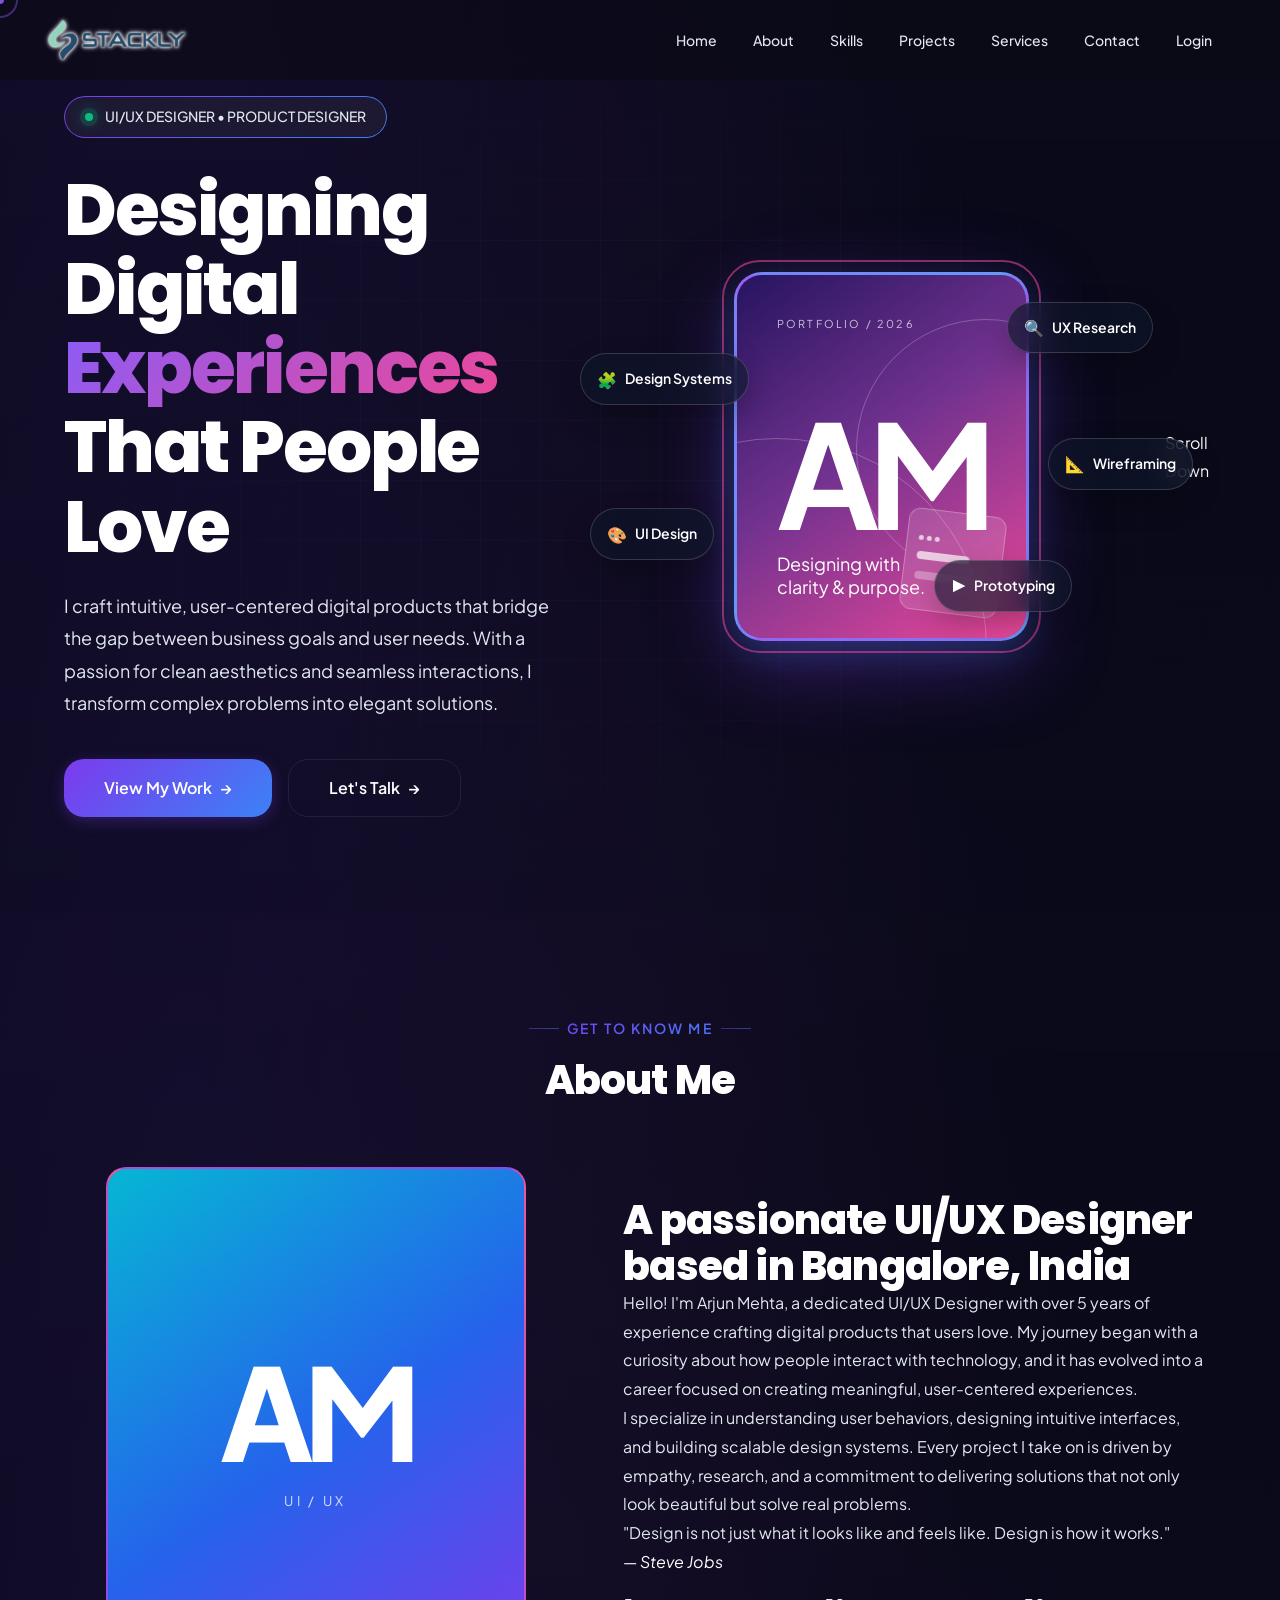
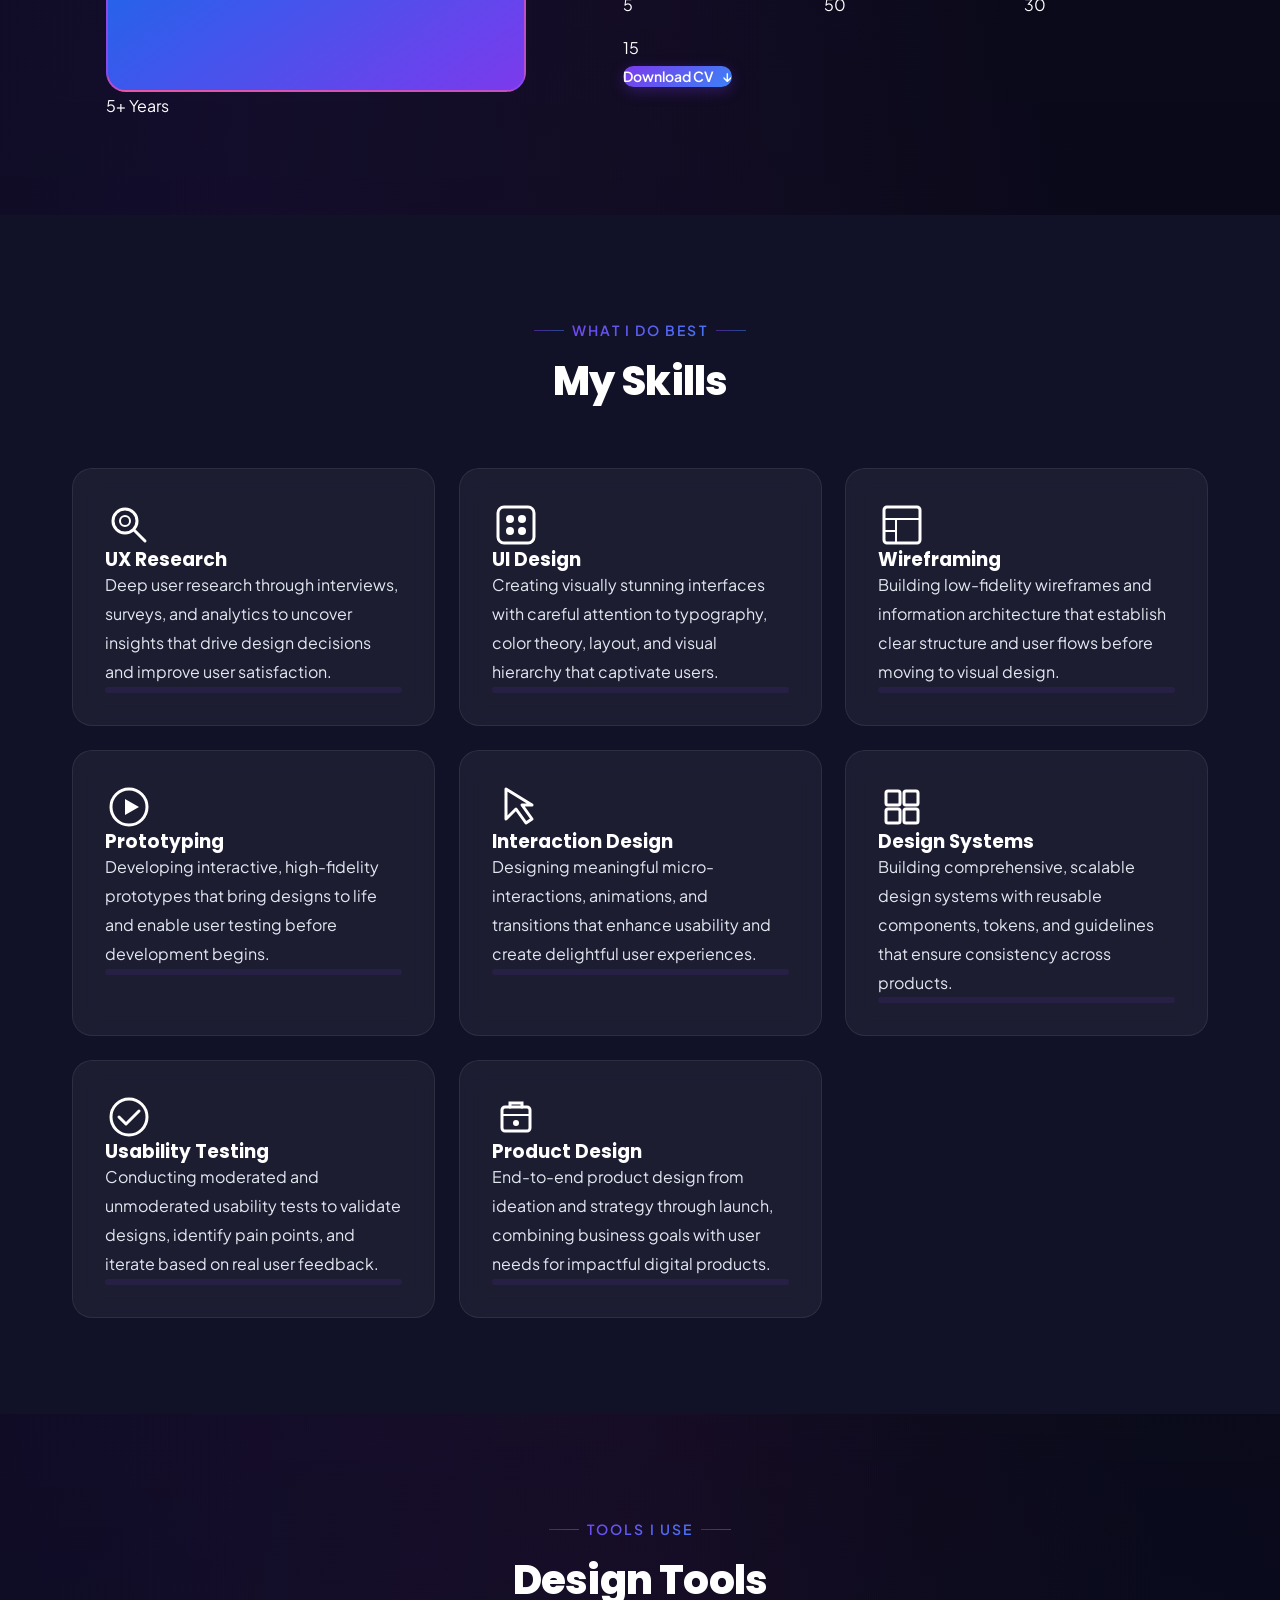
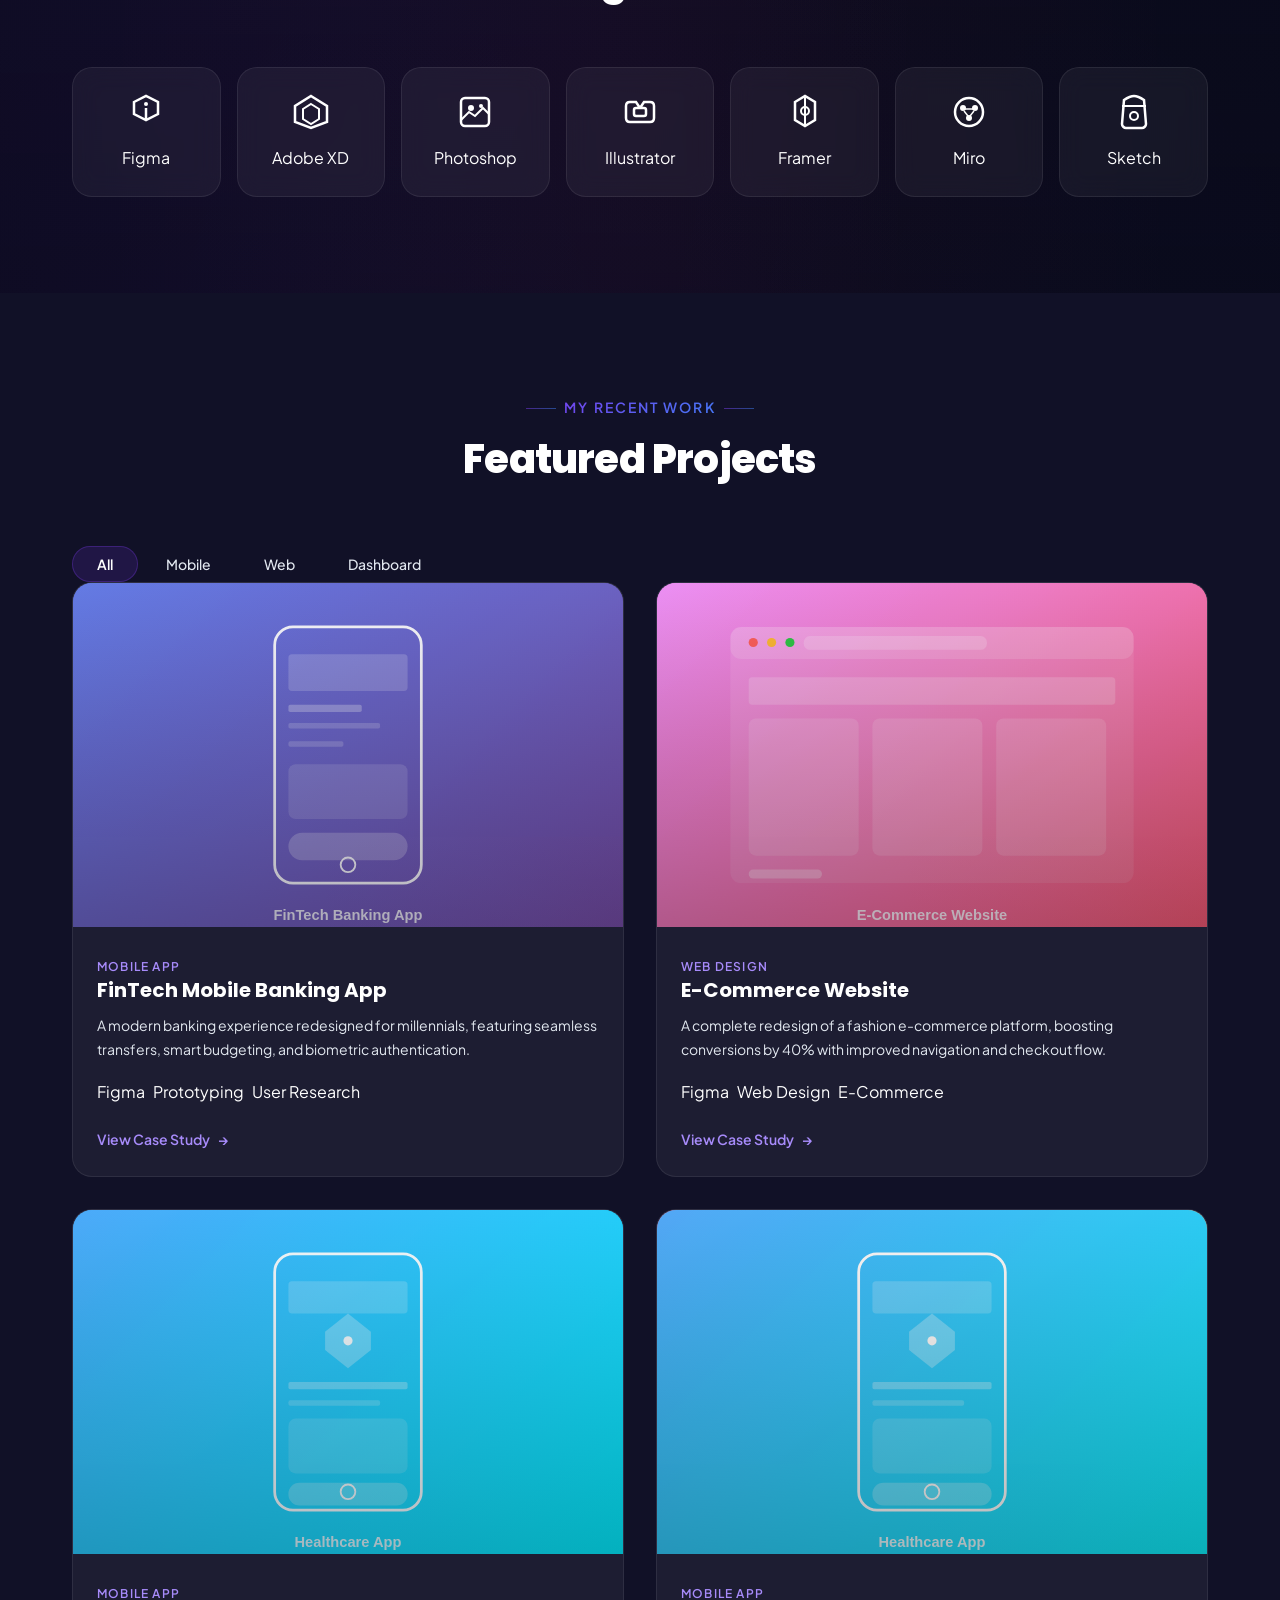
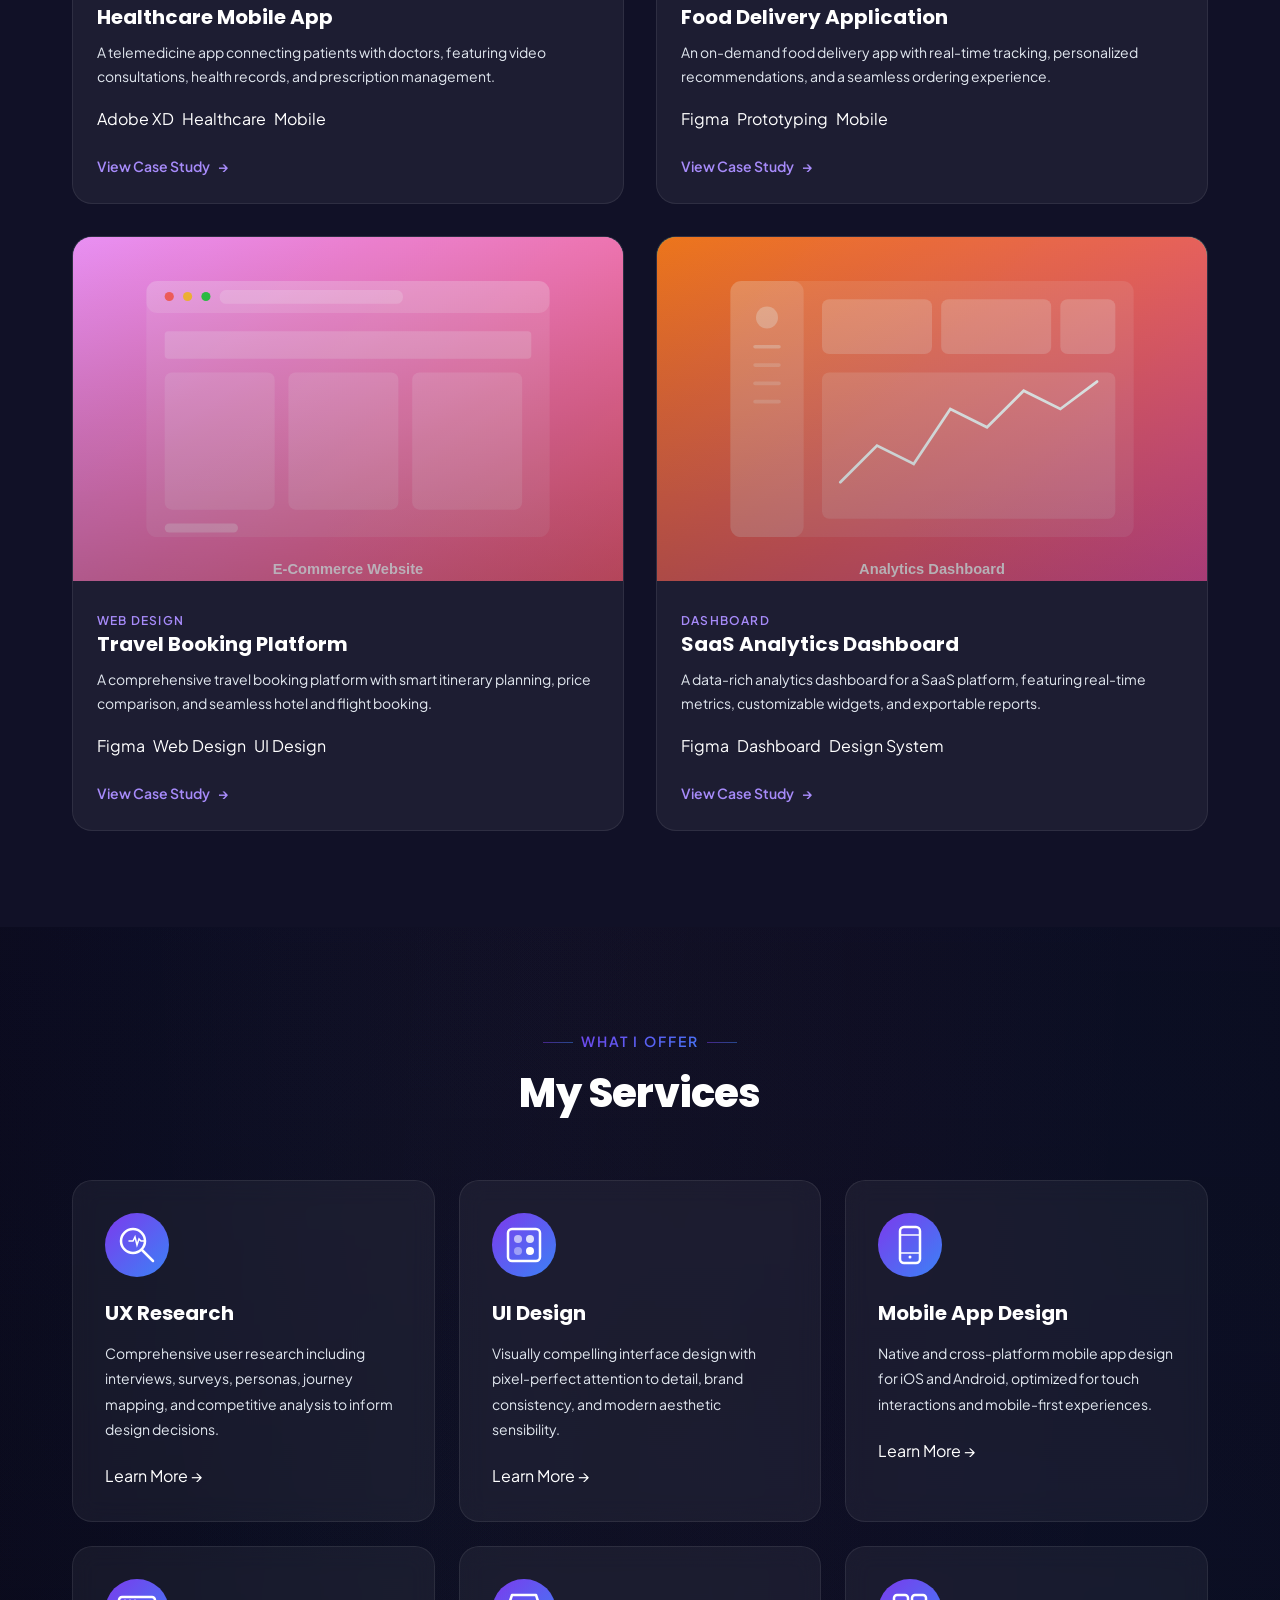
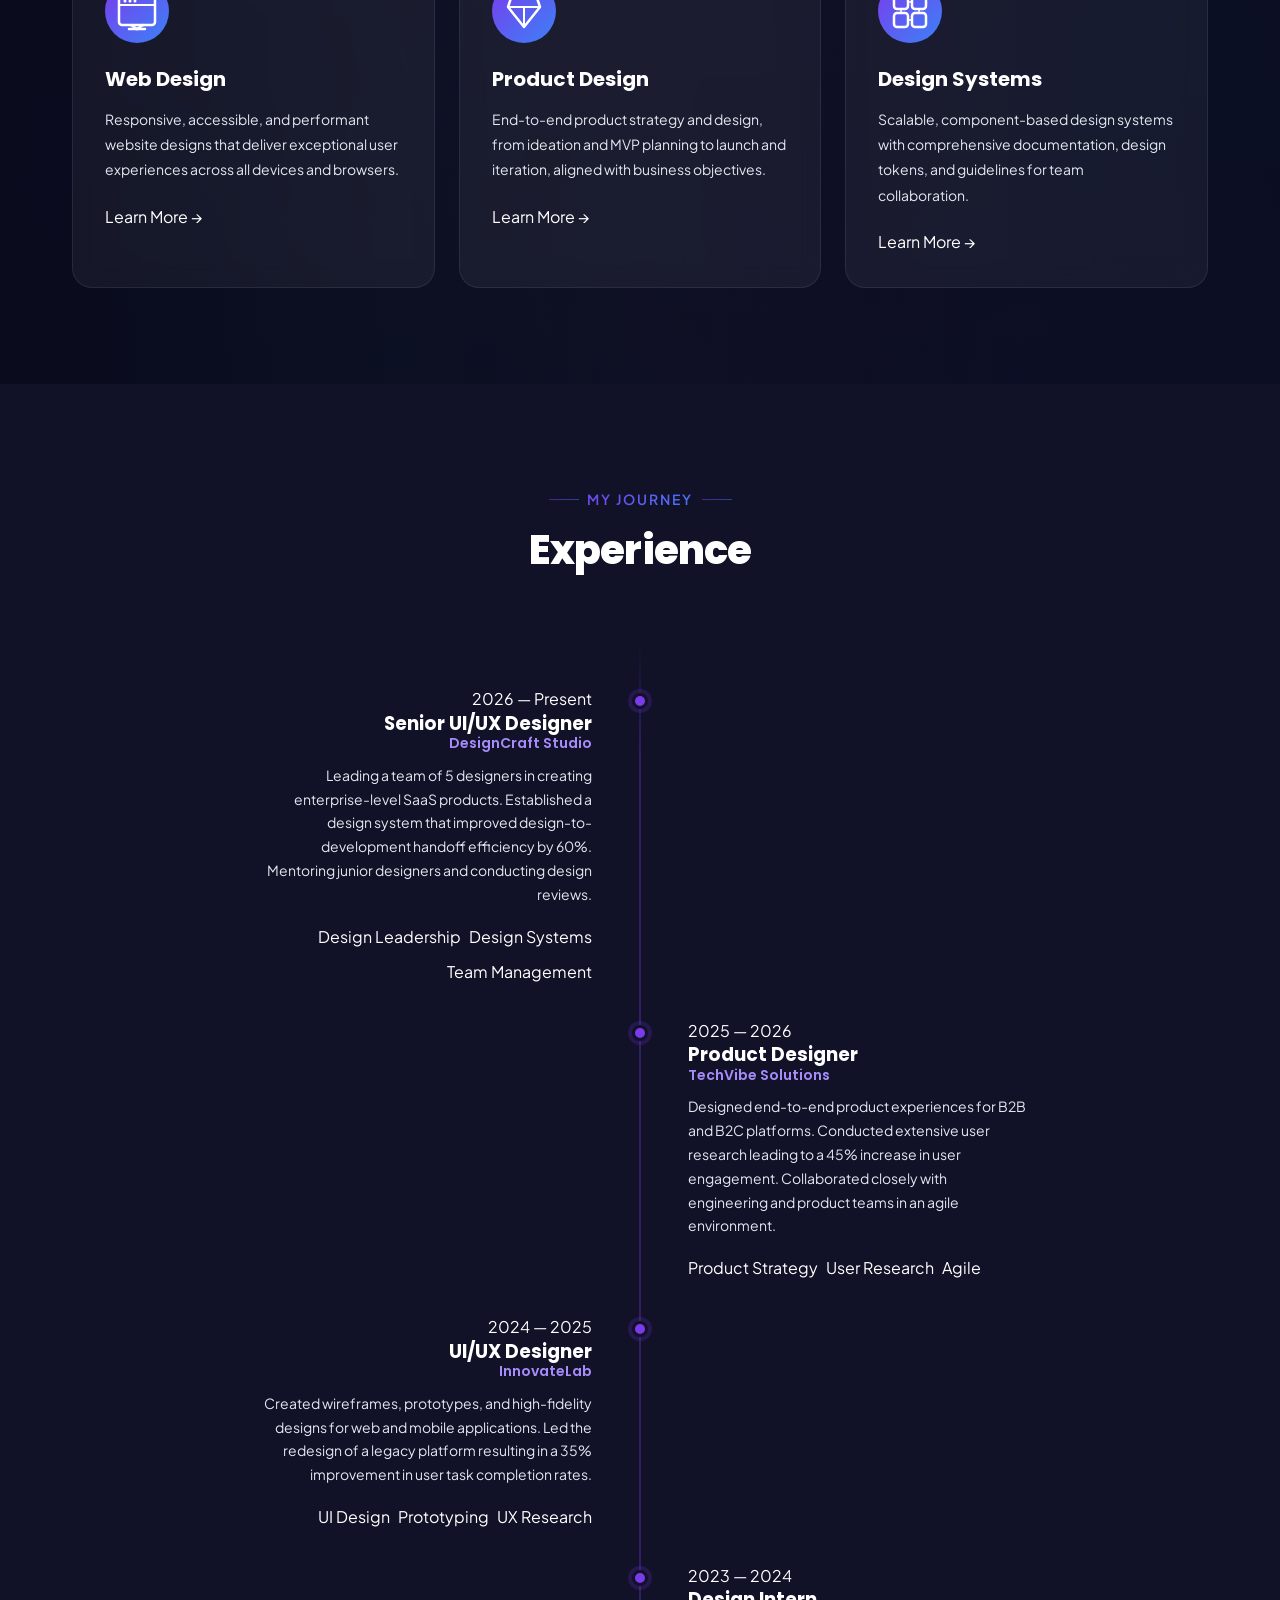
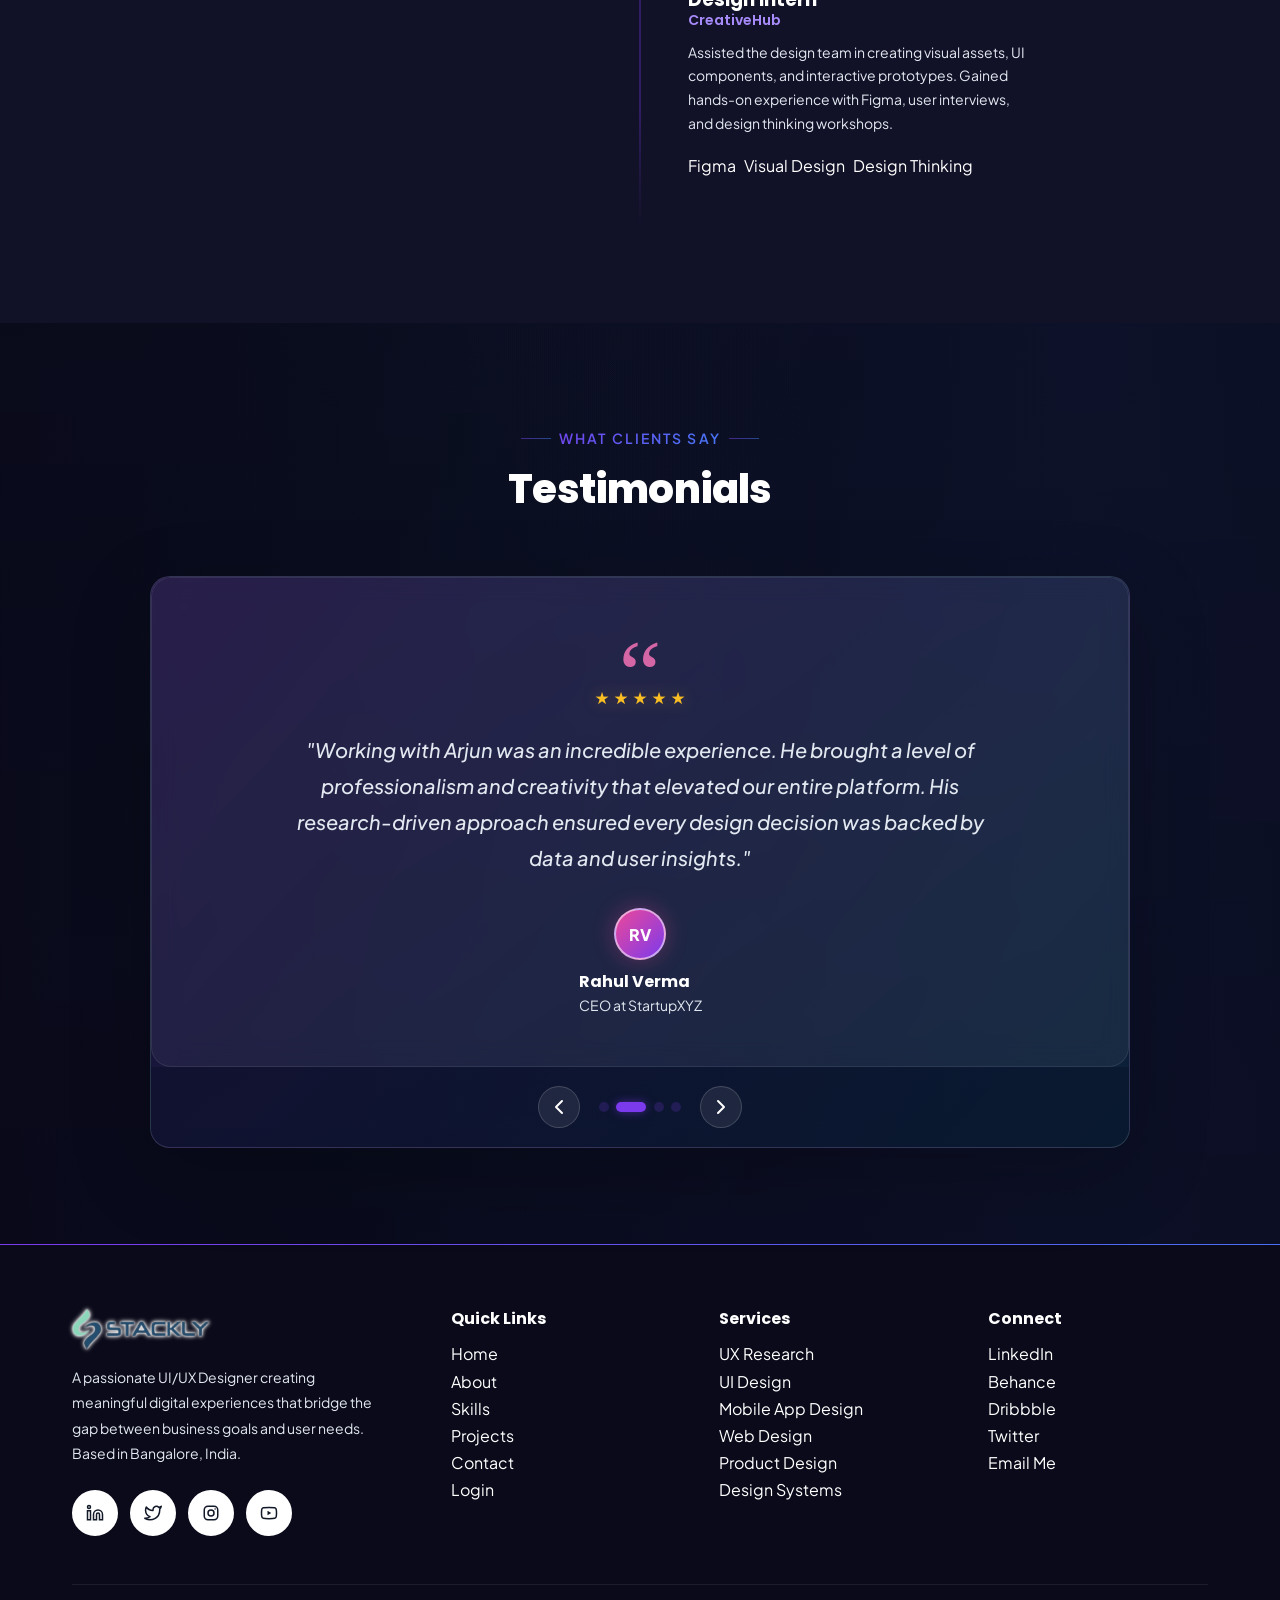
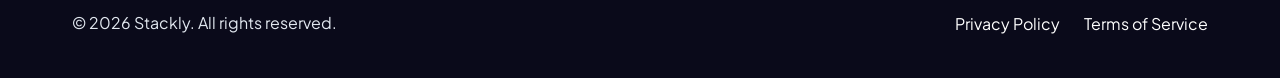
==== commit dd6150d1: "new" ====
--- a/index.html
+++ b/index.html
@@ -1197,6 +1197,19 @@
                                 <path d="M23 3a10.9 10.9 0 01-3.14 1.53 4.48 4.48 0 00-7.86 3v1A10.66 10.66 0 013 4s-4 9 5 13a11.64 11.64 0 01-7 2c9 5 20 0 20-11.5a4.5 4.5 0 00-.08-.83A7.72 7.72 0 0023 3z" stroke="currentColor" stroke-width="2" stroke-linejoin="round"/>
                             </svg>
                         </a>
+                        <a href="404.html" class="social-link" aria-label="Instagram">
+                            <svg width="20" height="20" viewBox="0 0 24 24" fill="none" aria-hidden="true">
+                                <rect x="3" y="3" width="18" height="18" rx="5" stroke="currentColor" stroke-width="2"/>
+                                <circle cx="12" cy="12" r="4" stroke="currentColor" stroke-width="2"/>
+                                <circle cx="17.5" cy="6.5" r="1" fill="currentColor"/>
+                            </svg>
+                        </a>
+                        <a href="404.html" class="social-link" aria-label="YouTube">
+                            <svg width="20" height="20" viewBox="0 0 24 24" fill="none" aria-hidden="true">
+                                <path d="M22 12s0-3.5-.45-5.1a2.8 2.8 0 0 0-2-2C17.95 4.5 12 4.5 12 4.5s-5.95 0-7.55.4a2.8 2.8 0 0 0-2 2C2 8.5 2 12 2 12s0 3.5.45 5.1a2.8 2.8 0 0 0 2 2c1.6.4 7.55.4 7.55.4s5.95 0 7.55-.4a2.8 2.8 0 0 0 2-2C22 15.5 22 12 22 12z" stroke="currentColor" stroke-width="2"/>
+                                <path d="m10 9 5 3-5 3V9z" fill="currentColor"/>
+                            </svg>
+                        </a>
                     </div>
                 </div>
                 <div class="footer-links">
--- a/css/style.css
+++ b/css/style.css
@@ -372,6 +372,11 @@
   .nav-toggle.open span:nth-child(2) { opacity: 0; }
   .nav-toggle.open span:nth-child(3) { transform: translateY(-7px) rotate(-45deg); }
 
+  .nav-toggle { position: relative; z-index: 1002; }
+  .nav-toggle.open span:nth-child(1) { transform: translateY(7px) rotate(45deg) !important; }
+  .nav-toggle.open span:nth-child(2) { opacity: 0 !important; }
+  .nav-toggle.open span:nth-child(3) { transform: translateY(-7px) rotate(-45deg) !important; }
+
   .hero-floating-card { display: none; }
   .hero-buttons { justify-content: center; }
   .hero-description { margin-left: auto; margin-right: auto; }
@@ -661,10 +666,45 @@
   background: transparent;
 }
 
+/* Consistent white frame for every Stackly logo placement. */
+.site-logo,
+.dashboard-brand-logo,
+.login-brand-logo,
+.login-brand-icon img {
+  box-sizing: border-box;
+  border: 0;
+  border-radius: 0;
+  filter: drop-shadow(0 0 1px #ffffff) drop-shadow(0 0 2px #ffffff);
+}
+
+/* Custom select dropdowns */
+.custom-select { position: relative; width: 100%; min-width: 0; }
+.custom-select-native { position: absolute !important; width: 1px !important; height: 1px !important; opacity: 0 !important; pointer-events: none !important; }
+.custom-select-button { position: relative; display: flex; align-items: center; justify-content: space-between; width: 100%; min-height: 44px; padding: .75rem 2.5rem .75rem .9rem; border: 1px solid var(--bg-glass-border, rgba(148,163,184,.2)); border-radius: 10px; background: var(--bg-tertiary, #1a1a3e); color: var(--text-primary, #fff); font: inherit; text-align: left; cursor: pointer; }
+.custom-select-button::after { content: ''; position: absolute; right: 14px; top: 50%; width: 7px; height: 7px; border-right: 2px solid currentColor; border-bottom: 2px solid currentColor; transform: translateY(-65%) rotate(45deg); opacity: .7; }
+.custom-select.is-open .custom-select-button { border-color: var(--color-primary, #7c3aed); box-shadow: 0 0 0 3px rgba(124,58,237,.14); }
+.custom-select.is-open .custom-select-button::after { transform: translateY(-25%) rotate(225deg); }
+.custom-select-menu { position: fixed; z-index: 10050; display: none; max-height: 280px; overflow-y: auto; padding: 6px; border: 1px solid var(--bg-glass-border, rgba(148,163,184,.2)); border-radius: 10px; background: var(--bg-secondary, #111127); box-shadow: 0 18px 45px rgba(0,0,0,.35); }
+.custom-select-menu.is-visible { display: block; }
+.custom-select-option { display: block; width: 100%; padding: 10px 12px; border: 0; border-radius: 7px; background: transparent; color: var(--text-secondary, #e2e8f0); font: inherit; font-size: .9rem; text-align: left; cursor: pointer; }
+.custom-select-option:hover, .custom-select-option.is-selected { background: rgba(124,58,237,.18); color: var(--text-primary, #fff); }
+[data-theme="light"] .custom-select-button { background: #fff; }
+[data-theme="light"] .custom-select-menu { background: #fff; border-color: rgba(15,23,42,.12); }
+[data-theme="light"] .custom-select-option { color: #334155; }
+[data-theme="light"] .custom-select-option:hover, [data-theme="light"] .custom-select-option.is-selected { background: #eef2ff; color: #0f172a; }
+
 .nav-logo .site-logo,
 .footer-logo .site-logo {
-  width: 92px;
-  height: 27px;
+  width: 140px;
+  height: 40px;
+}
+
+@media (max-width: 600px) {
+  .nav-logo .site-logo,
+  .footer-logo .site-logo {
+    width: 120px;
+    height: 34px;
+  }
 }
 
 .nav-logo span {
@@ -3043,6 +3083,36 @@
   transform: translateY(-2px);
 }
 
+/* Large circular social buttons in the footer. */
+.footer-social .social-link {
+  width: 46px;
+  height: 46px;
+  display: inline-flex;
+  align-items: center;
+  justify-content: center;
+  border-radius: 50%;
+  background: #ffffff;
+  border: 2px solid #ffffff;
+  color: #111827;
+  transition: transform .25s ease, background .25s ease, color .25s ease;
+}
+
+.footer-social .social-link:hover {
+  background: var(--color-primary, #7c3aed);
+  border-color: var(--color-primary, #7c3aed);
+  color: #ffffff;
+  transform: translateY(-4px);
+}
+
+.footer-social .social-link svg { width: 18px; height: 18px; }
+.footer-social .social-link:nth-child(2),
+.footer-social .social-link:nth-child(3) { display: none; }
+
+@media (max-width: 600px) {
+  .footer-social .social-link { width: 42px; height: 42px; }
+  .footer-social .social-link svg { width: 17px; height: 17px; }
+}
+
 .footer-column-title {
   font-family: var(--font-heading);
   font-size: var(--text-sm);
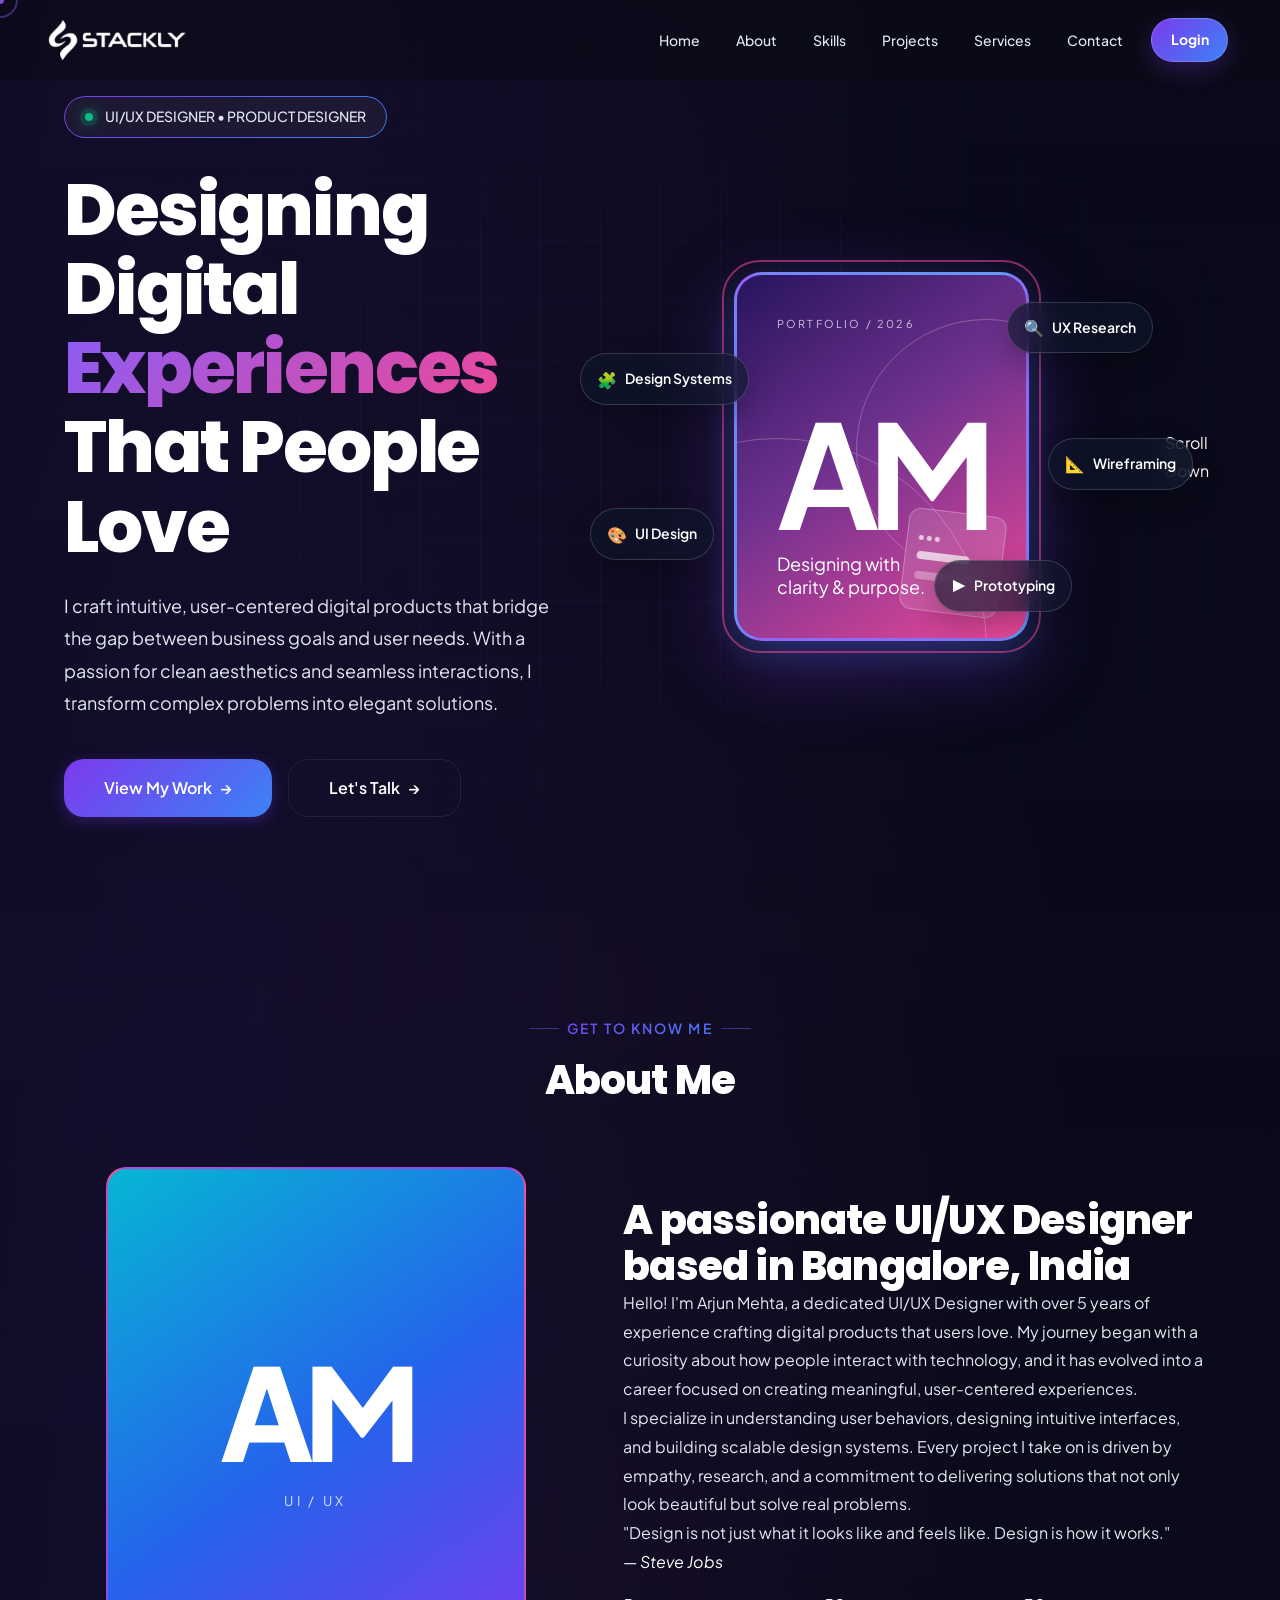
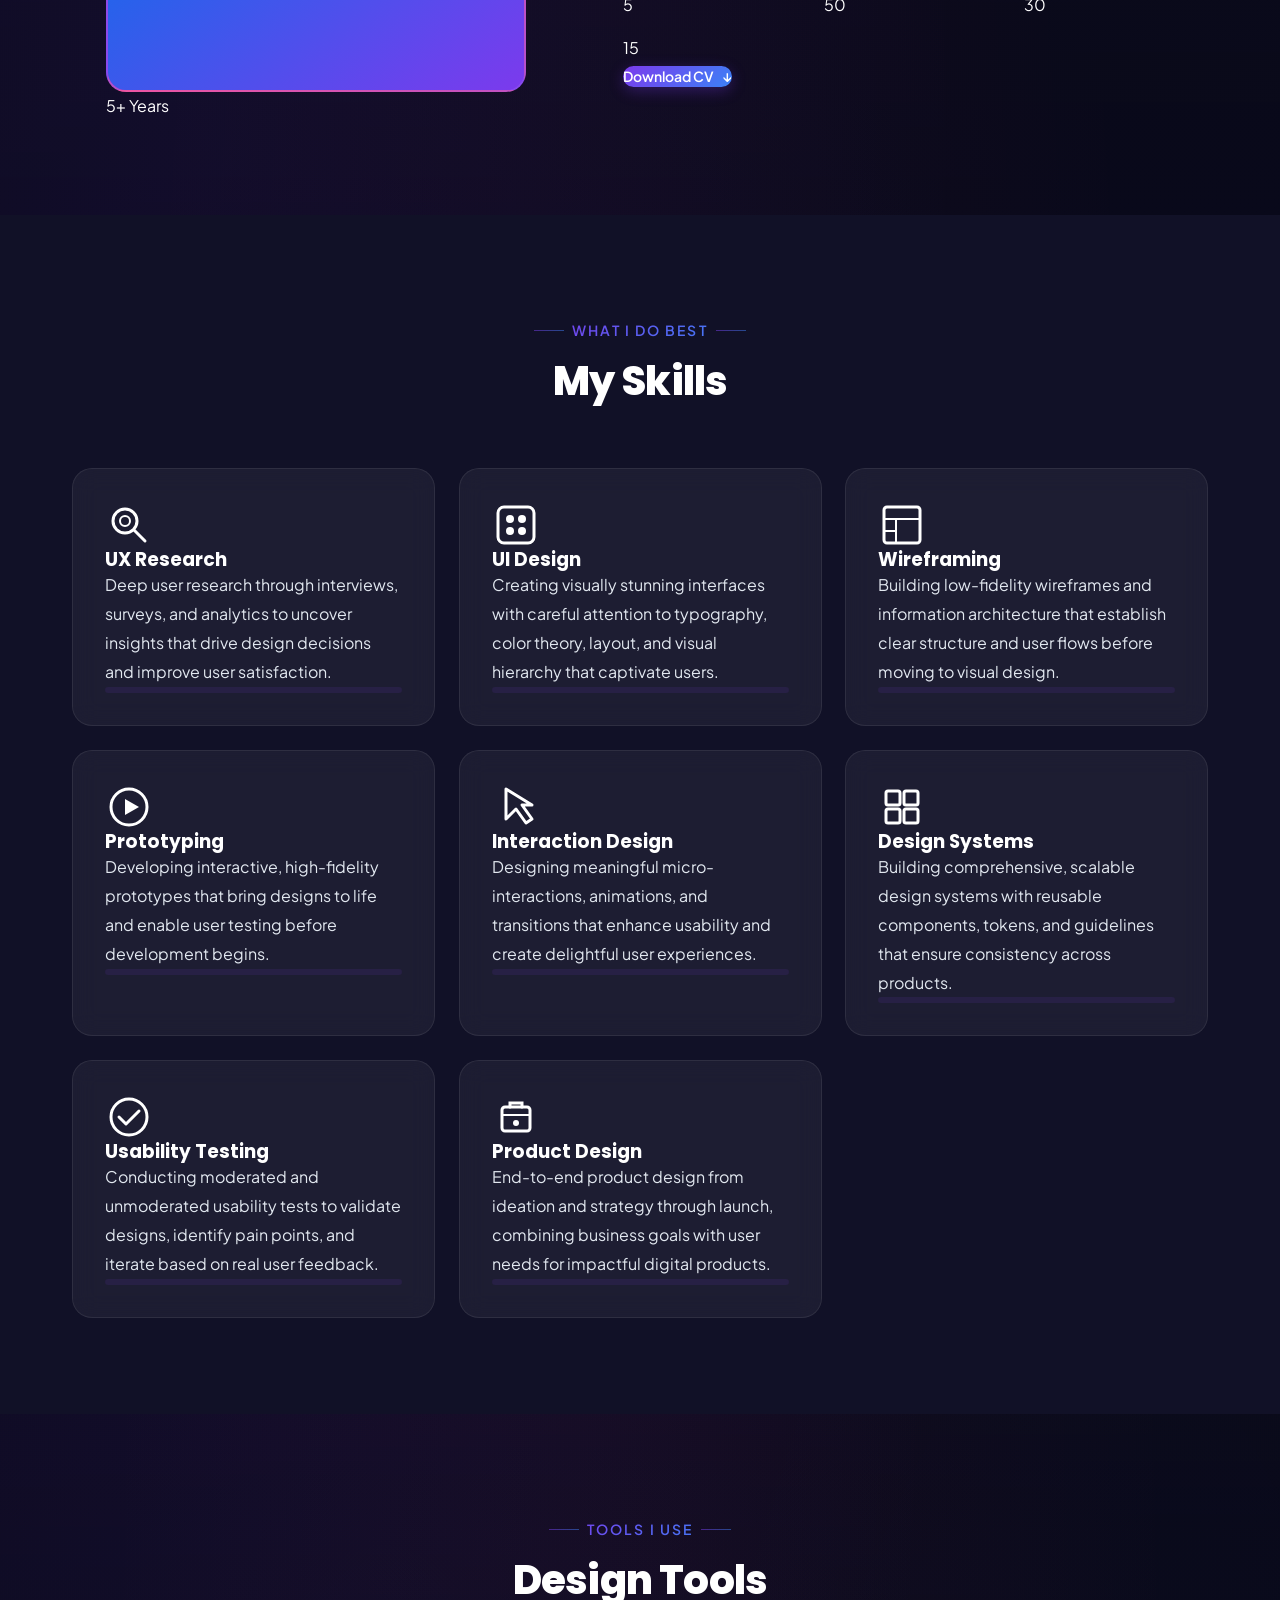
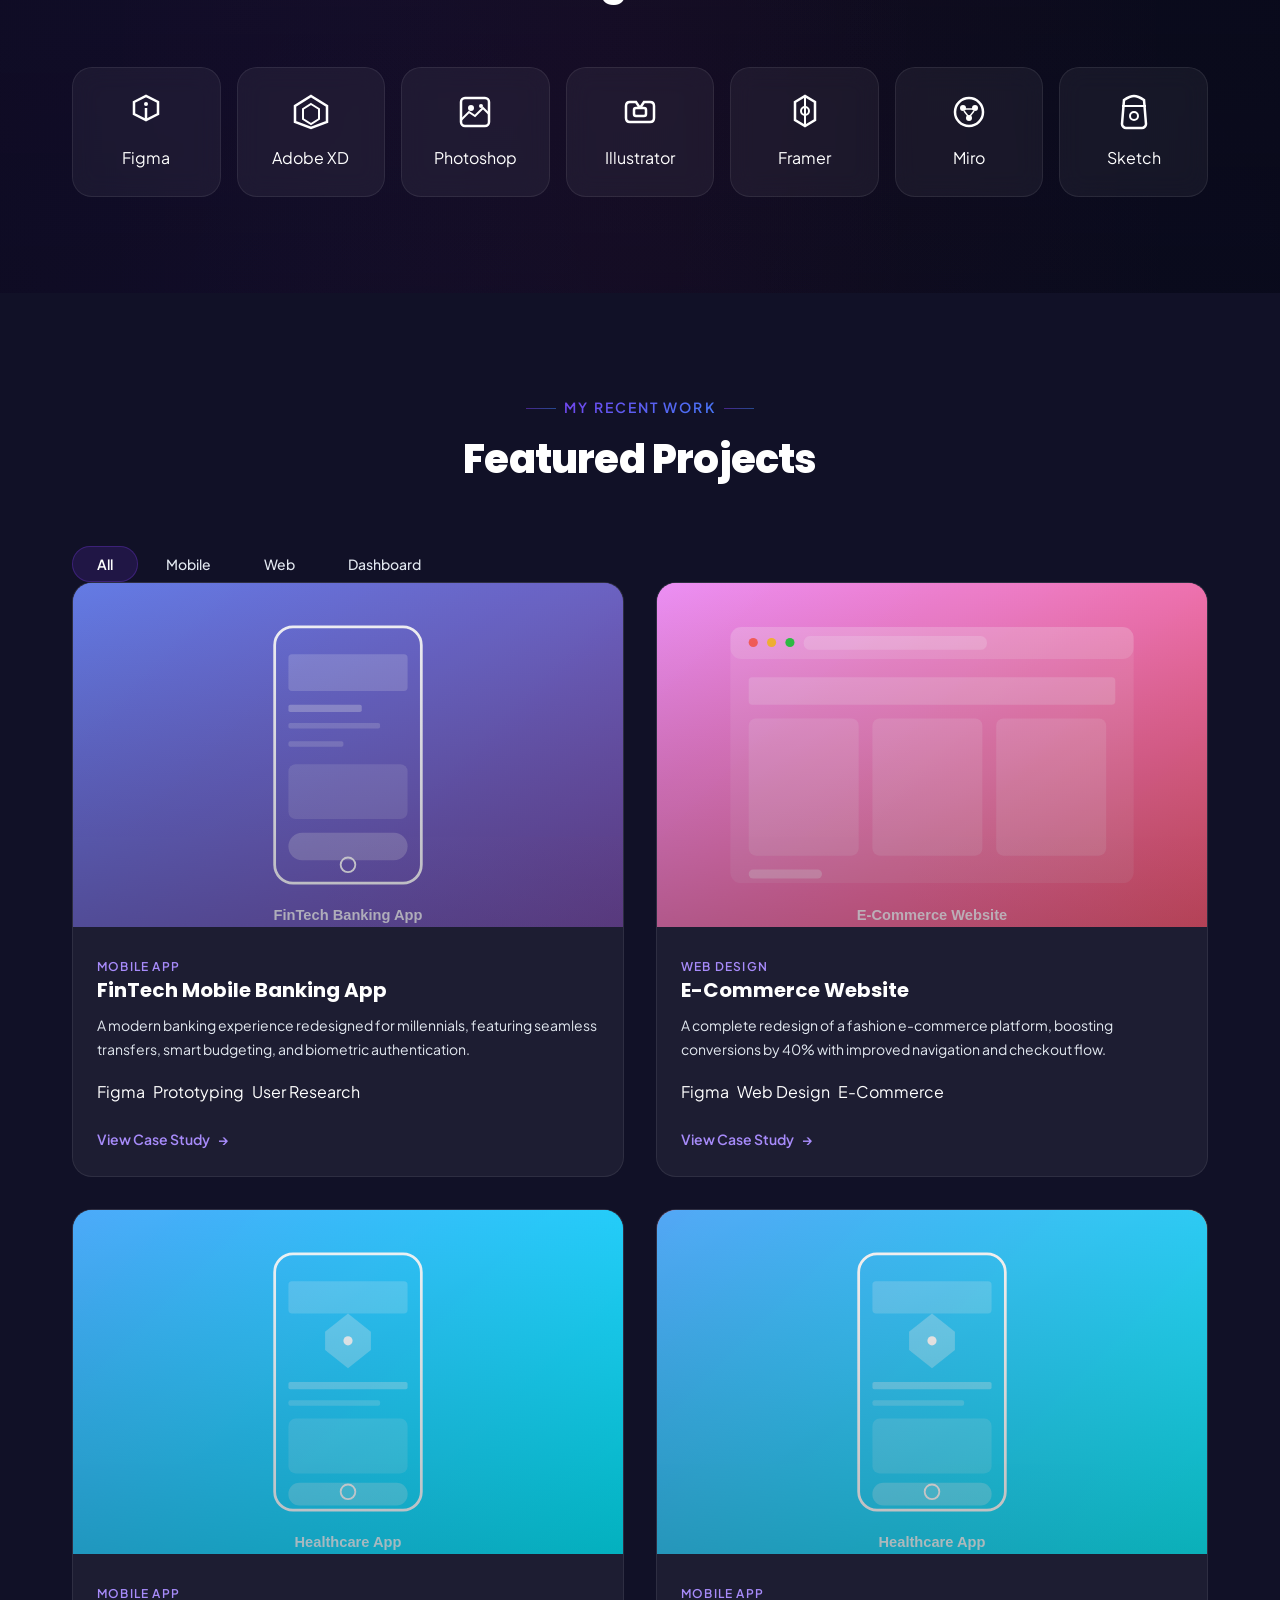
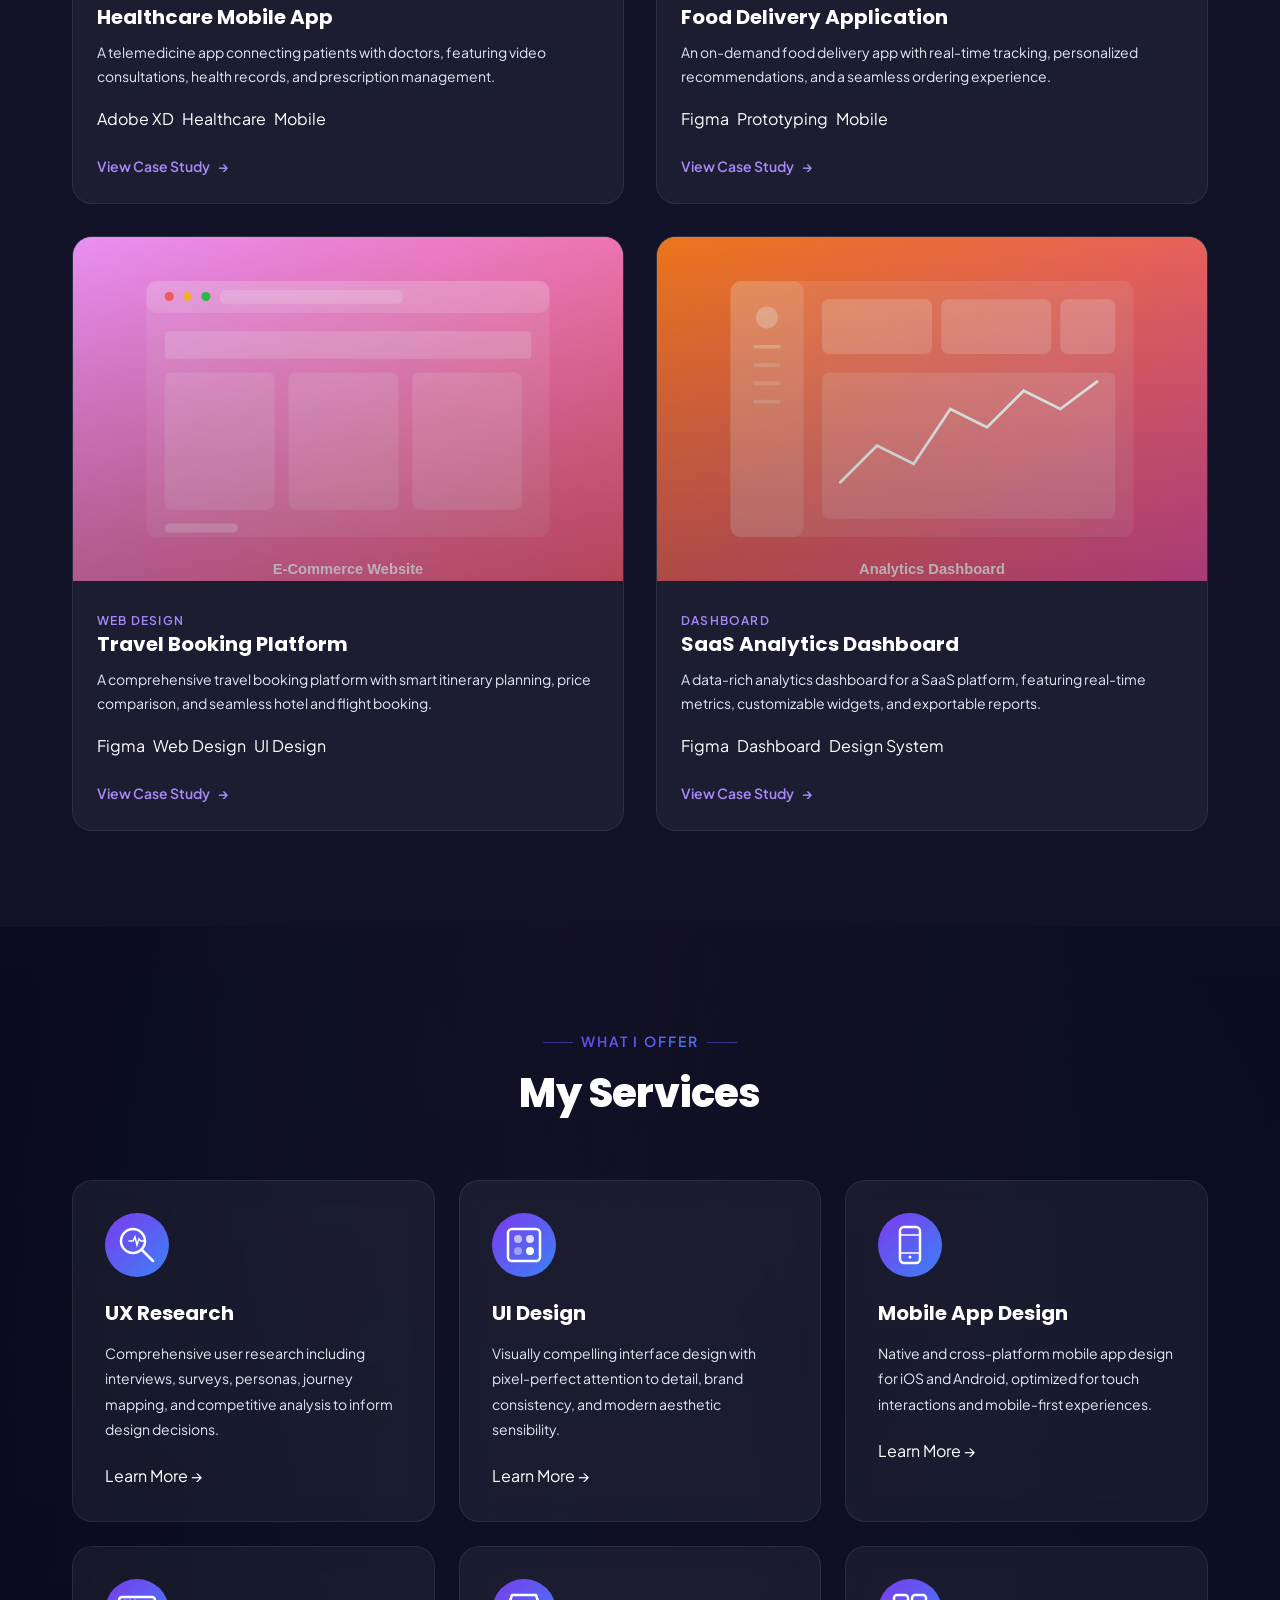
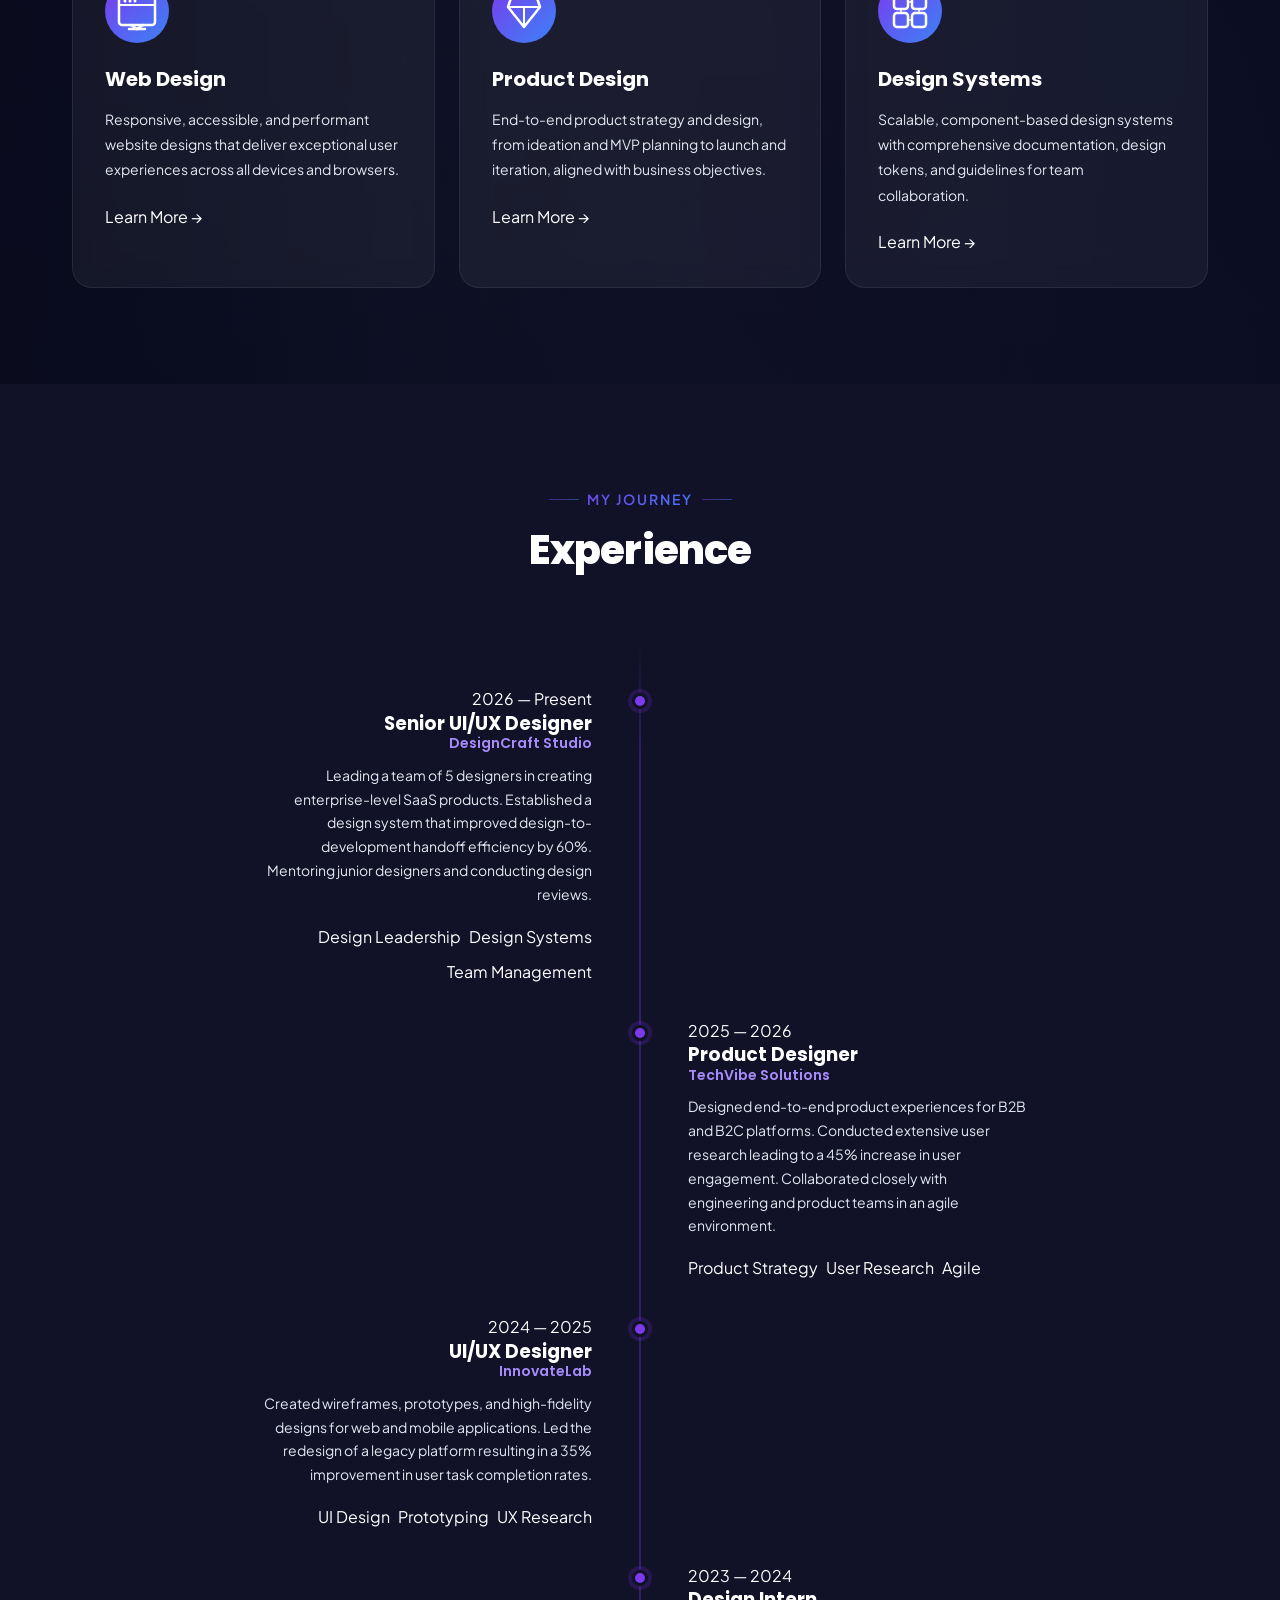
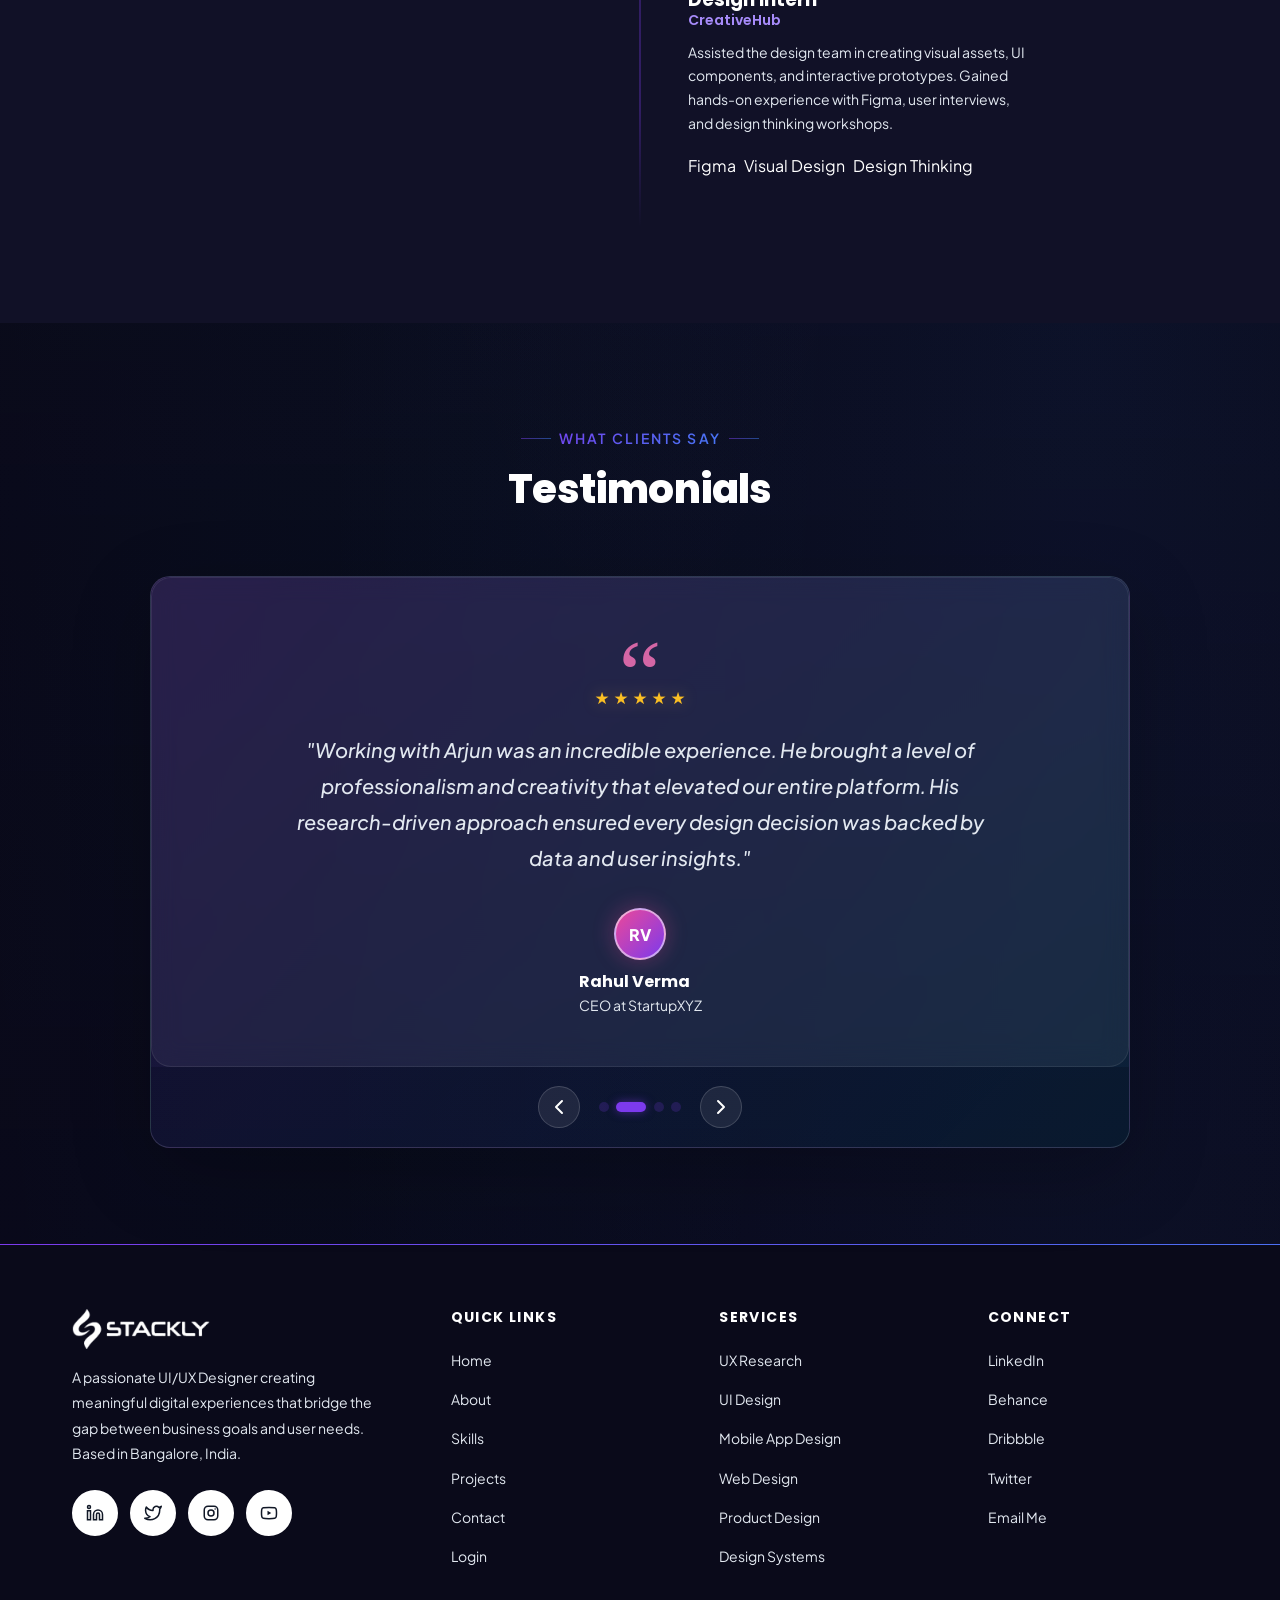
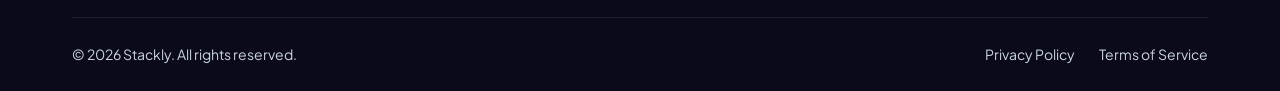
==== commit f0d5b208: "last" ====
--- a/index.html
+++ b/index.html
@@ -3,7 +3,7 @@
 <head>
     <meta charset="UTF-8">
     <meta name="viewport" content="width=device-width, initial-scale=1.0">
-    <title>Arjun Mehta — UI/UX Designer Portfolio</title>
+    <title>Stackly — UI/UX Designer Portfolio</title>
     <meta name="description" content="Professional UI/UX Designer creating meaningful digital experiences">
     <meta name="keywords" content="UI/UX Designer, Product Designer, User Experience, Interface Design, Portfolio">
     <meta name="author" content="Arjun Mehta">
--- a/css/style.css
+++ b/css/style.css
@@ -382,6 +382,133 @@
   .hero-description { margin-left: auto; margin-right: auto; }
 }
 
+/* Cross-page responsive safeguards for pages with inline layouts. */
+html,
+body {
+  max-width: 100%;
+  overflow-x: hidden;
+}
+
+img,
+video,
+iframe,
+svg {
+  max-width: 100%;
+}
+
+.container,
+.page-container,
+.content-container {
+  width: min(100% - 2rem, var(--container-max, 1200px));
+  margin-left: auto;
+  margin-right: auto;
+}
+
+.contact-layout-grid,
+.stats-row-grid {
+  min-width: 0;
+}
+
+@media (max-width: 1024px) {
+  .footer-grid {
+    grid-template-columns: repeat(2, minmax(0, 1fr)) !important;
+  }
+
+  .contact-layout-grid {
+    grid-template-columns: 1fr !important;
+  }
+}
+
+@media (max-width: 768px) {
+  .container,
+  .page-container,
+  .content-container {
+    width: min(100% - 1.5rem, var(--container-max, 1200px));
+  }
+
+  .hero-content h1,
+  .page-hero h1 {
+    font-size: clamp(2rem, 8vw, 3rem) !important;
+    line-height: 1.15;
+  }
+
+  .stats-row-grid,
+  .form-row-contact {
+    grid-template-columns: 1fr !important;
+  }
+
+  .btn-group,
+  .cta-actions {
+    flex-wrap: wrap;
+  }
+
+  .btn-group .btn,
+  .cta-actions .btn {
+    max-width: 100%;
+  }
+
+  .footer-grid {
+    grid-template-columns: 1fr !important;
+  }
+}
+
+@media (max-width: 480px) {
+  .container,
+  .page-container,
+  .content-container {
+    width: min(100% - 1rem, var(--container-max, 1200px));
+  }
+
+  .section,
+  section {
+    scroll-margin-top: var(--navbar-height, 72px);
+  }
+
+  .footer {
+    padding-left: .75rem !important;
+    padding-right: .75rem !important;
+  }
+
+  .footer-bottom-links {
+    flex-wrap: wrap !important;
+    gap: .75rem !important;
+  }
+}
+
+/* Login is the primary account action in every main navbar. */
+.nav-menu > li > a[href="login.html"] {
+  display: inline-flex !important;
+  align-items: center;
+  justify-content: center;
+  margin-left: var(--space-2);
+  padding: .6rem 1.15rem !important;
+  border: 1px solid rgba(255, 255, 255, .2);
+  border-radius: 999px !important;
+  background: var(--gradient-primary) !important;
+  color: #fff !important;
+  font-weight: 700;
+  box-shadow: 0 8px 24px rgba(124, 58, 237, .28);
+  transition: transform .2s ease, box-shadow .2s ease, filter .2s ease;
+}
+
+.nav-menu > li > a[href="login.html"]::after {
+  display: none !important;
+}
+
+.nav-menu > li > a[href="login.html"]:hover {
+  color: #fff !important;
+  transform: translateY(-2px);
+  filter: brightness(1.08);
+  box-shadow: 0 12px 30px rgba(124, 58, 237, .4);
+}
+
+@media (max-width: 768px) {
+  .nav-menu > li > a[href="login.html"] {
+    width: min(220px, 80%);
+    margin-left: 0;
+  }
+}
+
 img,
 svg {
   display: block;
@@ -670,11 +797,13 @@
 .site-logo,
 .dashboard-brand-logo,
 .login-brand-logo,
-.login-brand-icon img {
+.login-brand-icon img,
+.login-logo-mark img,
+.not-found-logo img {
   box-sizing: border-box;
   border: 0;
   border-radius: 0;
-  filter: drop-shadow(0 0 1px #ffffff) drop-shadow(0 0 2px #ffffff);
+  filter: brightness(0) invert(1) !important;
 }
 
 /* Custom select dropdowns */
@@ -3175,6 +3304,82 @@
   color: var(--text-primary);
 }
 
+.footer-social .footer-social-link {
+  width: 46px;
+  height: 46px;
+  display: inline-flex;
+  align-items: center;
+  justify-content: center;
+  border-radius: 50%;
+  background: #ffffff;
+  border: 2px solid #ffffff;
+  color: #111827;
+  transition: transform .25s ease, background .25s ease, color .25s ease;
+}
+
+.footer-social .footer-social-link:hover {
+  background: var(--color-primary, #7c3aed);
+  border-color: var(--color-primary, #7c3aed);
+  color: #ffffff;
+  transform: translateY(-4px);
+}
+
+/* Keep every portfolio page on the same footer visual system as home. */
+.footer-heading,
+.footer-column-title {
+  font-family: var(--font-heading);
+  font-size: var(--text-sm);
+  font-weight: 700;
+  text-transform: uppercase;
+  letter-spacing: 0.1em;
+  color: var(--text-primary);
+  margin-bottom: var(--space-5);
+}
+
+.footer-list {
+  display: flex;
+  flex-direction: column;
+  gap: var(--space-3);
+  list-style: none;
+  margin: 0;
+  padding: 0;
+}
+
+.footer-list a,
+.footer-links a,
+.footer-link {
+  font-size: var(--text-sm);
+  color: var(--text-muted);
+  transition: color var(--transition-fast), transform var(--transition-fast);
+  display: inline-block;
+}
+
+.footer-list a:hover,
+.footer-links a:hover,
+.footer-link:hover {
+  color: var(--color-primary-light);
+  transform: translateX(4px);
+}
+
+.footer-bottom > .copyright,
+.footer-bottom > .footer-copyright,
+.footer-bottom > p {
+  font-size: var(--text-sm);
+  color: var(--text-dim);
+}
+
+.footer-bottom-links a,
+.footer-bottom-link {
+  font-size: var(--text-sm);
+  color: var(--text-dim);
+  transition: color var(--transition-fast);
+}
+
+.footer-bottom-links a:hover,
+.footer-bottom-link:hover {
+  color: var(--text-primary);
+}
+
 /* ==========================================================================
    15. UTILITY CLASSES
    ========================================================================== */
@@ -4118,3 +4323,90 @@
     text-decoration: underline;
   }
 }
+
+/* Final shared footer override: applies after all page and responsive rules. */
+.footer {
+  padding: var(--space-16) var(--space-8) 0 !important;
+  background: var(--bg-primary) !important;
+  border-top: 1px solid transparent !important;
+  border-image: var(--gradient-primary) 1 !important;
+}
+
+.footer .container {
+  width: 100% !important;
+  max-width: var(--container-max) !important;
+  margin: 0 auto !important;
+}
+
+.footer-grid {
+  display: grid !important;
+  grid-template-columns: 1.5fr 1fr 1fr 1fr !important;
+  gap: var(--space-12) !important;
+  padding-bottom: var(--space-12) !important;
+}
+
+.footer-brand {
+  display: flex !important;
+  flex-direction: column !important;
+  gap: var(--space-4) !important;
+}
+
+.footer-description {
+  max-width: 300px !important;
+  color: var(--text-muted) !important;
+  line-height: 1.8 !important;
+}
+
+.footer-links,
+.footer-list {
+  display: flex !important;
+  flex-direction: column !important;
+  gap: var(--space-3) !important;
+  list-style: none !important;
+  margin: 0 !important;
+  padding: 0 !important;
+}
+
+.footer-links > .footer-heading,
+.footer-links > .footer-column-title,
+.footer-col > .footer-column-title {
+  margin-bottom: var(--space-2) !important;
+}
+
+.footer-links a,
+.footer-list a,
+.footer-link,
+.footer-col a {
+  color: var(--text-muted) !important;
+  font-size: var(--text-sm) !important;
+  padding: 0 !important;
+}
+
+.footer-bottom {
+  display: flex !important;
+  align-items: center !important;
+  justify-content: space-between !important;
+  gap: var(--space-4) !important;
+  padding: var(--space-6) 0 !important;
+}
+
+.footer-bottom-links {
+  display: flex !important;
+  gap: var(--space-6) !important;
+}
+
+@media (max-width: 768px) {
+  .footer {
+    padding: var(--space-12) var(--space-4) 0 !important;
+  }
+
+  .footer-grid {
+    grid-template-columns: 1fr !important;
+    gap: var(--space-8) !important;
+  }
+
+  .footer-bottom {
+    align-items: flex-start !important;
+    flex-direction: column !important;
+  }
+}
